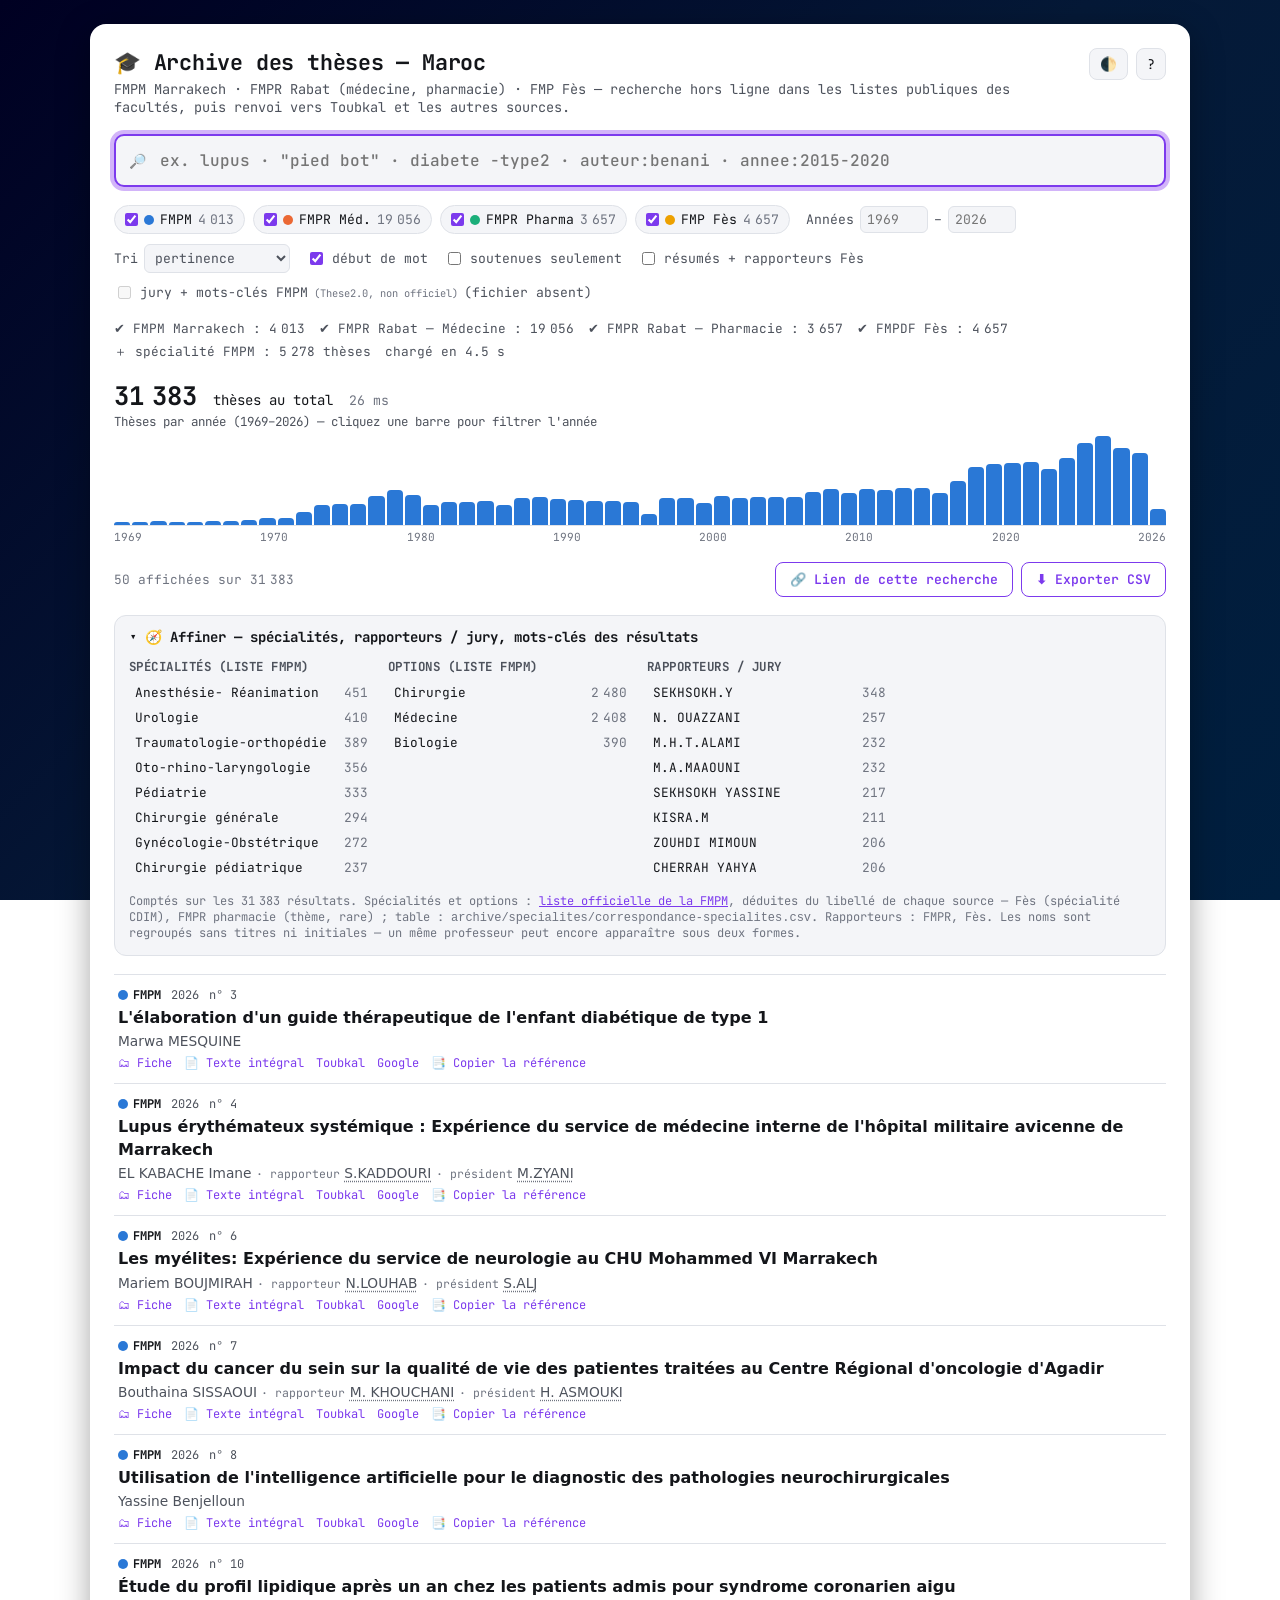
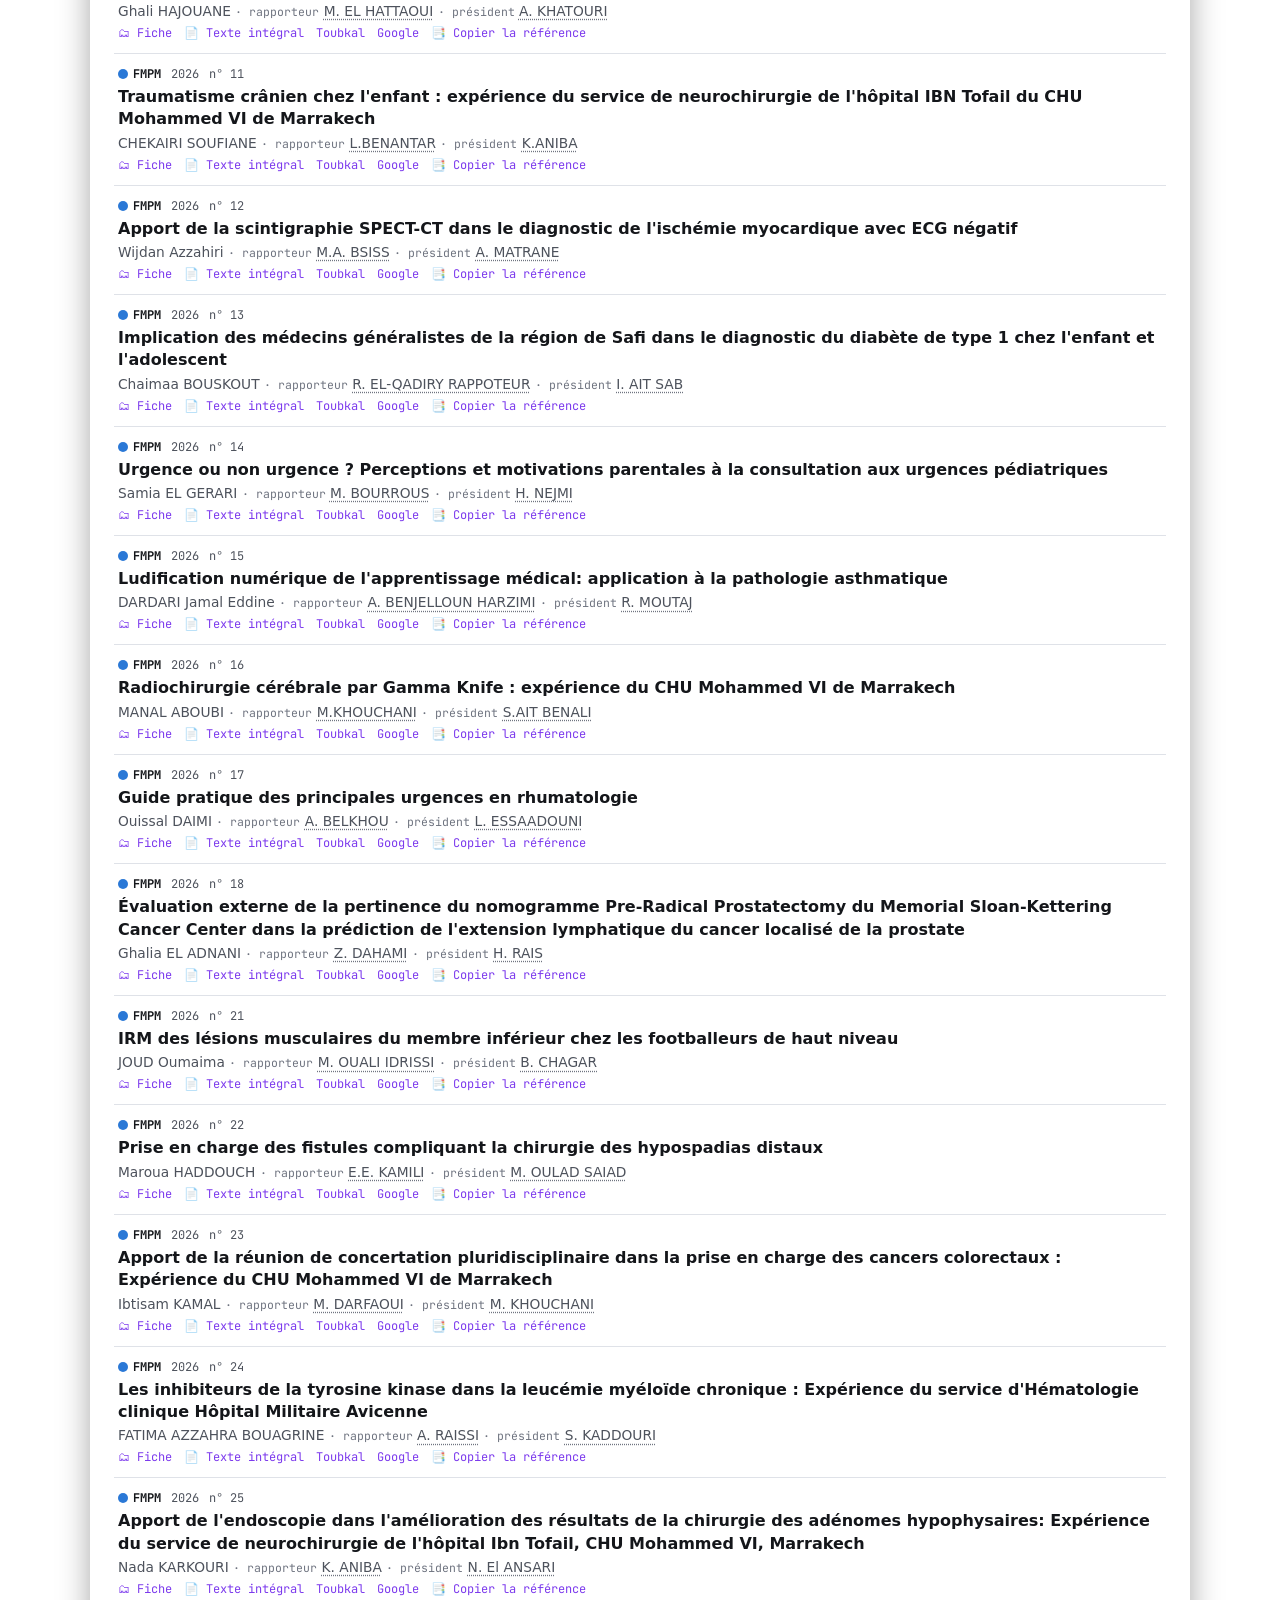
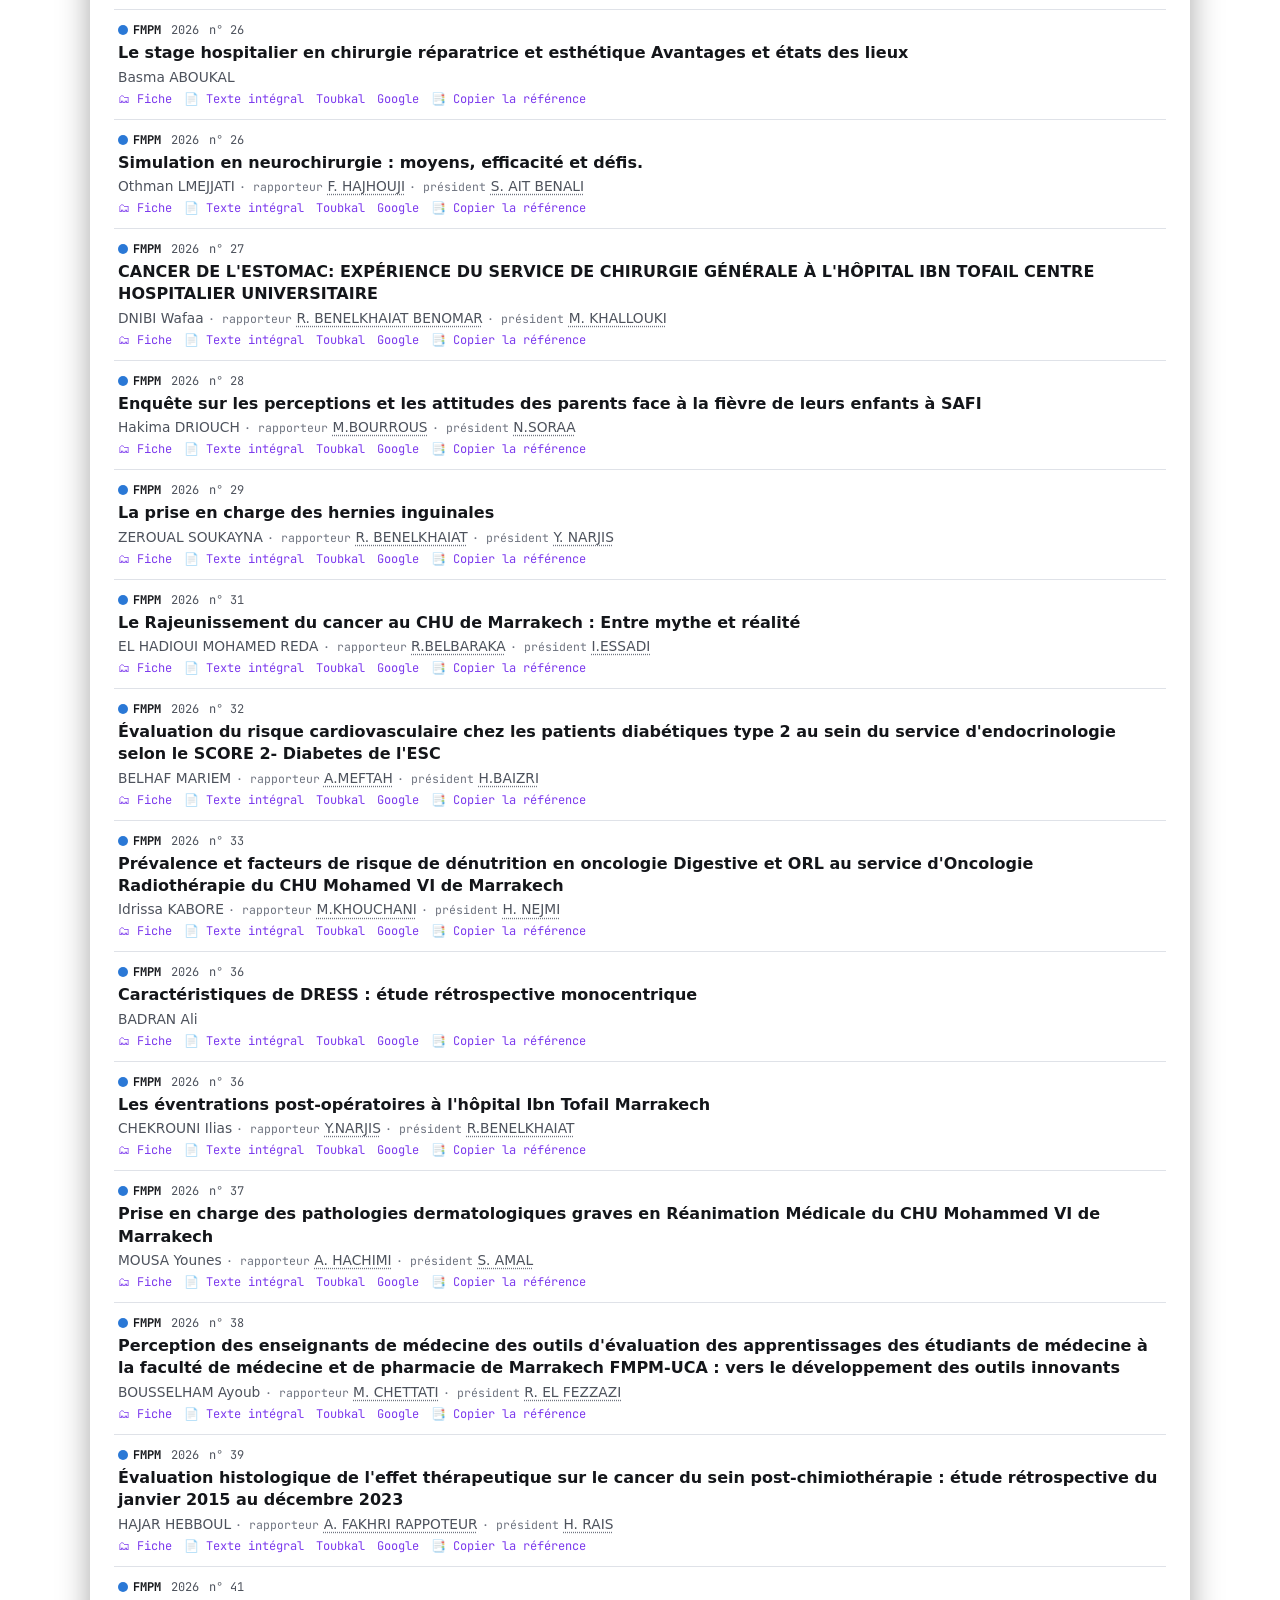
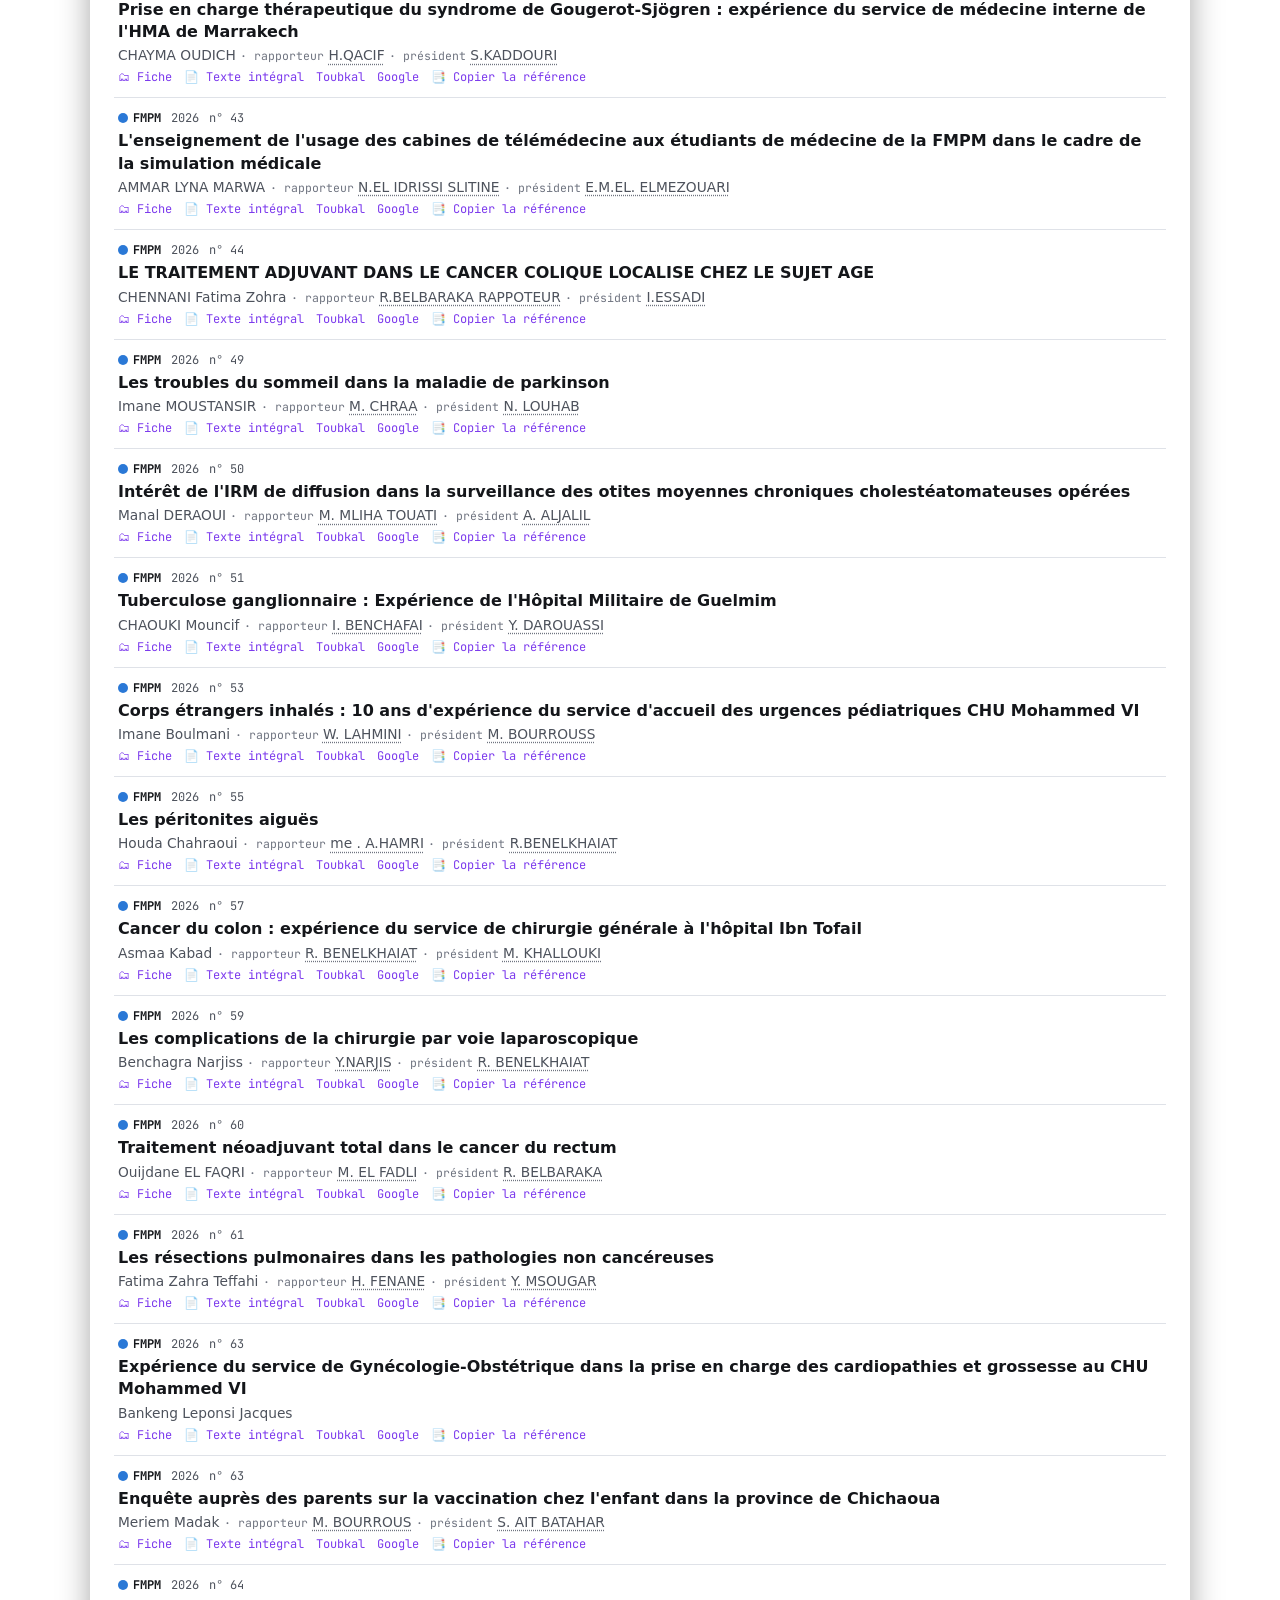
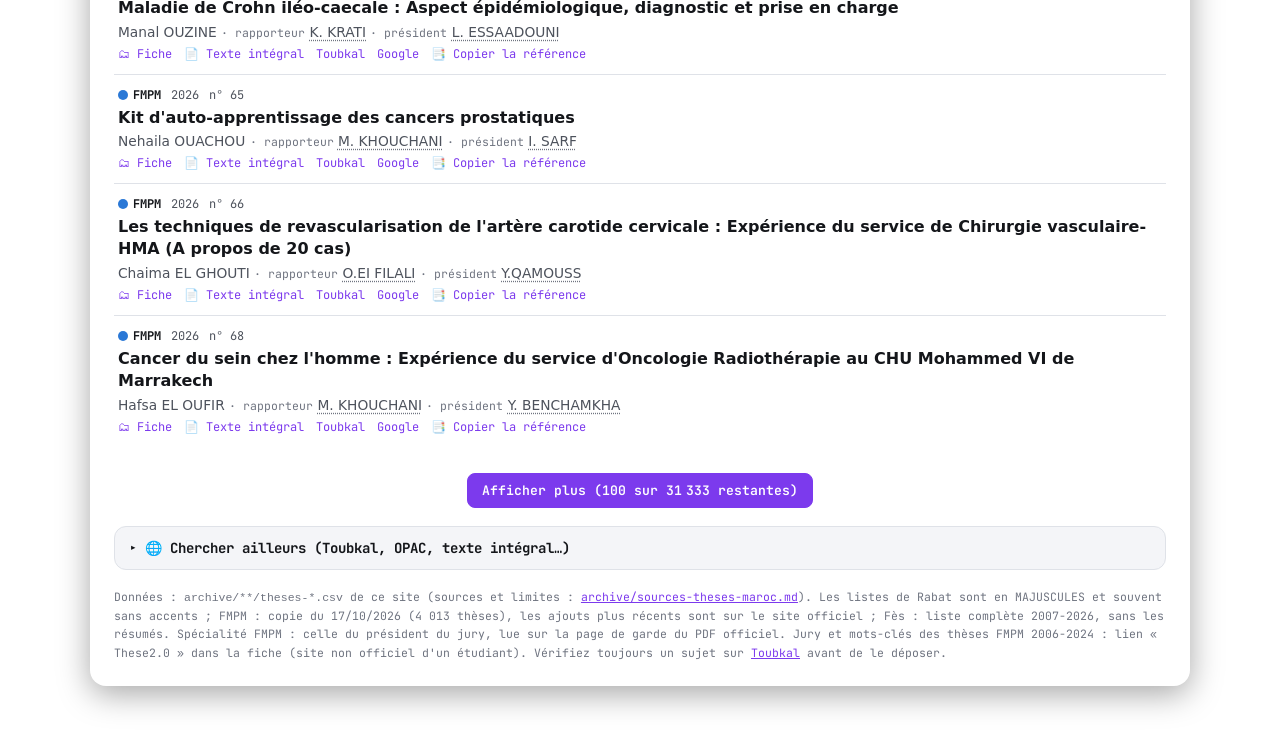
==== index.html @ 82b306d0 "FMPM refresh (4 013 theses), cover-page specialties, userscripts v0/v0.1 (WIP) - archive/fmpm: CSV +" ====
<!DOCTYPE html>
<html lang="fr">
<head>
  <meta charset="UTF-8">
  <meta name="viewport" content="width=device-width, initial-scale=1">
  <title>Archive des thèses</title>
  <meta name="description" content="Recherche locale dans les thèses soutenues à la FMPM, la FMPR (médecine, pharmacie) et la FMP Fès, plus renvoi vers Toubkal et les autres sources.">
  <!-- Privacy (same rule as searchAIO): never leak this page's URL to search engines or font hosts. -->
  <meta name="referrer" content="no-referrer">
  <meta name="theme-color" content="#001f3f">
  <link rel="icon" href="data:image/svg+xml,<svg xmlns='http://www.w3.org/2000/svg' viewBox='0 0 32 32'><text y='27' font-size='28'>🎓</text></svg>">
  <link rel="preconnect" href="https://fonts.bunny.net" crossorigin>
  <link href="https://fonts.bunny.net/css2?family=JetBrains+Mono:wght@400;500;700&display=swap" rel="stylesheet">
  <style>
    /* ---------- Tokens (light) ---------- */
    :root {
      color-scheme: light;
      --ui-font: 'JetBrains Mono', ui-monospace, SFMono-Regular, Menlo, Consolas, monospace;
      --text-font: system-ui, -apple-system, 'Segoe UI', Roboto, 'Helvetica Neue', Arial, sans-serif;
      --page-bg: linear-gradient(135deg, #000022 0%, #051937 50%, #001f3f 100%);
      --page-bg-solid: #051937;
      --card: #ffffff;
      --panel: #f4f5f8;
      --border: #dfe2e8;
      --text-primary: #14161a;
      --text-secondary: #4d525c;
      --text-muted: #6f7480;
      --accent: #7c3aed;
      --accent-soft: rgba(124, 58, 237, .12);
      --focus: rgba(156, 90, 242, .45);
      --mark-bg: #fff1a8;
      --mark-text: #14161a;
      --warn-bg: #fff4e5;
      --warn-text: #8a4b00;
      --bar: #2a78d6;
      --bar-hover: #1c5cab;
      /* Faculty identity (validated categorical slots 1-4, always shown next to a text label) */
      --fac-fmpm: #2a78d6;
      --fac-fmprm: #eb6834;
      --fac-fmprp: #1baf7a;
      --fac-fmpdf: #eda100;
    }
    @media (prefers-color-scheme: dark) {
      :root:where(:not([data-theme="light"])) {
        color-scheme: dark;
        --card: #161d2a;
        --panel: #1e2737;
        --border: #2d3a50;
        --text-primary: #eef0f4;
        --text-secondary: #c2c7d1;
        --text-muted: #949bab;
        --accent: #a78bfa;
        --accent-soft: rgba(167, 139, 250, .16);
        --mark-bg: #5c4d00;
        --mark-text: #fff7cc;
        --warn-bg: #3a2a12;
        --warn-text: #ffcf8a;
        --bar: #3987e5;
        --bar-hover: #86b6ef;
        --fac-fmpm: #3987e5;
        --fac-fmprm: #d95926;
        --fac-fmprp: #199e70;
        --fac-fmpdf: #c98500;
      }
    }
    :root[data-theme="dark"] {
      color-scheme: dark;
      --card: #161d2a;
      --panel: #1e2737;
      --border: #2d3a50;
      --text-primary: #eef0f4;
      --text-secondary: #c2c7d1;
      --text-muted: #949bab;
      --accent: #a78bfa;
      --accent-soft: rgba(167, 139, 250, .16);
      --mark-bg: #5c4d00;
      --mark-text: #fff7cc;
      --warn-bg: #3a2a12;
      --warn-text: #ffcf8a;
      --bar: #3987e5;
      --bar-hover: #86b6ef;
      --fac-fmpm: #3987e5;
      --fac-fmprm: #d95926;
      --fac-fmprp: #199e70;
      --fac-fmpdf: #c98500;
    }

    * { box-sizing: border-box; }
    html { -webkit-text-size-adjust: 100%; }
    body {
      margin: 0;
      min-height: 100vh;
      background: var(--page-bg-solid);
      background: var(--page-bg);
      background-attachment: fixed;
      color: var(--text-primary);
      font-family: var(--ui-font);
      font-size: 14px;
      padding: 24px 16px 48px;
    }
    a { color: var(--accent); }
    button, input, select { font: inherit; color: inherit; }
    .wrap {
      max-width: 1100px;
      margin: 0 auto;
      background: var(--card);
      border-radius: 16px;
      box-shadow: 0 8px 32px rgba(0, 0, 0, .35);
      padding: 24px;
      display: flex;
      flex-direction: column;
      gap: 18px;
    }
    header { display: flex; align-items: flex-start; justify-content: space-between; gap: 12px; flex-wrap: wrap; }
    header > div:first-child { flex: 1 1 320px; min-width: 0; }
    h1 { margin: 0; font-size: 1.35rem; letter-spacing: -.01em; }
    .sub { margin: 4px 0 0; color: var(--text-secondary); font-size: .85rem; }
    .head-actions { display: flex; gap: 8px; }
    .icon-btn {
      border: 1px solid var(--border); background: var(--panel); border-radius: 8px;
      padding: 6px 10px; cursor: pointer; font-size: .85rem;
    }
    .icon-btn:hover { border-color: var(--accent); }
    .icon-btn:focus-visible, .chip:focus-within, input:focus-visible, select:focus-visible, button:focus-visible, a:focus-visible {
      outline: none; box-shadow: 0 0 0 3px var(--focus);
    }

    /* ---------- Search bar ---------- */
    .search { position: relative; }
    .search input[type=search] {
      width: 100%; padding: 14px 16px 14px 44px; font-size: 16px; font-weight: 500;
      border: 2px solid var(--border); border-radius: 10px; background: var(--panel);
    }
    .search input[type=search]:focus { border-color: var(--accent); outline: none; box-shadow: 0 0 0 4px var(--focus); }
    .search .glass { position: absolute; left: 15px; top: 50%; transform: translateY(-50%); pointer-events: none; opacity: .7; }
    .hint { margin: 6px 2px 0; color: var(--text-muted); font-size: .78rem; line-height: 1.5; }
    .hint code { background: var(--panel); border: 1px solid var(--border); border-radius: 4px; padding: 0 4px; }

    /* ---------- Filters ---------- */
    .filters { display: flex; flex-wrap: wrap; gap: 10px 16px; align-items: center; }
    .chips { display: flex; flex-wrap: wrap; gap: 8px; }
    .chip {
      display: inline-flex; align-items: center; gap: 6px; padding: 5px 10px;
      border: 1px solid var(--border); border-radius: 999px; background: var(--panel);
      cursor: pointer; user-select: none; font-size: .82rem;
    }
    .chip input { margin: 0; accent-color: var(--accent); }
    .chip .count { color: var(--text-muted); font-variant-numeric: tabular-nums; }
    .chip:has(input:not(:checked)) { opacity: .55; }
    .dot { width: 10px; height: 10px; border-radius: 50%; flex: none; }
    .ctl { display: inline-flex; align-items: center; gap: 6px; font-size: .82rem; color: var(--text-secondary); }
    .ctl input[type=number] { width: 5.2em; padding: 4px 6px; border: 1px solid var(--border); border-radius: 6px; background: var(--panel); }
    .ctl select { padding: 4px 6px; border: 1px solid var(--border); border-radius: 6px; background: var(--panel); }
    .ctl input[type=checkbox] { accent-color: var(--accent); }

    /* ---------- Status / loader ---------- */
    .status { font-size: .8rem; color: var(--text-secondary); display: flex; flex-wrap: wrap; gap: 6px 14px; }
    .status .err { color: var(--warn-text); }
    .loader-panel {
      border: 1px dashed var(--border); border-radius: 12px; padding: 16px; background: var(--warn-bg); color: var(--warn-text);
      font-size: .85rem; line-height: 1.6;
    }
    .loader-panel code { background: rgba(0,0,0,.08); padding: 1px 5px; border-radius: 4px; }
    .loader-panel .pick { display: flex; flex-wrap: wrap; gap: 10px; margin-top: 10px; }
    .loader-panel label.btn {
      display: inline-block; padding: 8px 12px; border-radius: 8px; cursor: pointer;
      background: var(--accent); color: #fff; font-weight: 600;
    }
    .loader-panel input[type=file] { display: none; }

    /* ---------- Summary + chart ---------- */
    .summary { display: flex; flex-wrap: wrap; align-items: baseline; gap: 6px 16px; }
    .summary .big { font-size: 1.6rem; font-weight: 700; font-variant-numeric: tabular-nums; }
    .summary .muted { color: var(--text-muted); font-size: .82rem; }
    .chart { position: relative; }
    .chart-title { font-size: .78rem; color: var(--text-secondary); margin: 0 0 6px; }
    .bars { display: flex; align-items: flex-end; gap: 2px; height: 90px; border-bottom: 1px solid var(--border); }
    .bar-slot { flex: 1 1 0; height: 100%; display: flex; align-items: flex-end; cursor: pointer; min-width: 0; }
    .bar { width: 100%; background: var(--bar); border-radius: 4px 4px 0 0; min-height: 0; }
    .bar-slot:hover .bar, .bar-slot.on .bar { background: var(--bar-hover); }
    .axis { display: flex; justify-content: space-between; font-size: .7rem; color: var(--text-muted); margin-top: 4px; font-variant-numeric: tabular-nums; }
    .tip {
      position: absolute; pointer-events: none; z-index: 5; background: var(--card); color: var(--text-primary);
      border: 1px solid var(--border); border-radius: 8px; padding: 8px 10px; font-size: .75rem;
      box-shadow: 0 6px 20px rgba(0,0,0,.2); white-space: nowrap; display: none;
    }
    .tip b { font-size: .85rem; }
    .tip .row { display: flex; align-items: center; gap: 6px; }

    /* ---------- Results ---------- */
    .tools { display: flex; flex-wrap: wrap; gap: 8px; justify-content: space-between; align-items: center; }
    .results { list-style: none; margin: 0; padding: 0; display: flex; flex-direction: column; }
    .res { padding: 12px 4px; border-top: 1px solid var(--border); display: grid; grid-template-columns: 1fr; gap: 4px; }
    .res-meta { display: flex; flex-wrap: wrap; align-items: center; gap: 4px 10px; font-size: .75rem; color: var(--text-secondary); }
    .fac { display: inline-flex; align-items: center; gap: 5px; font-weight: 700; color: var(--text-primary); }
    .tag { font-size: .7rem; padding: 1px 6px; border-radius: 4px; background: var(--warn-bg); color: var(--warn-text); }
    .res-title { font-family: var(--text-font); font-size: 1rem; font-weight: 600; line-height: 1.4; overflow-wrap: anywhere; }
    .res-people { font-family: var(--text-font); font-size: .86rem; color: var(--text-secondary); }
    .res-people .lbl { color: var(--text-muted); font-family: var(--ui-font); font-size: .72rem; }
    .res-links { display: flex; flex-wrap: wrap; gap: 6px 12px; font-size: .75rem; margin-top: 2px; }
    .res-links a, .res-links button { color: var(--accent); background: none; border: 0; padding: 0; cursor: pointer; text-decoration: none; font-size: .75rem; }
    .res-links a:hover, .res-links button:hover { text-decoration: underline; }
    .abstract { font-family: var(--text-font); font-size: .85rem; line-height: 1.55; color: var(--text-secondary); background: var(--panel); border-radius: 8px; padding: 10px 12px; white-space: pre-wrap; }
    mark { background: var(--mark-bg); color: var(--mark-text); border-radius: 2px; padding: 0 1px; }
    .more { align-self: center; margin-top: 8px; }
    .btn {
      border: 1px solid var(--accent); background: var(--accent); color: #fff; border-radius: 8px;
      padding: 8px 14px; cursor: pointer; font-weight: 600; font-size: .82rem;
    }
    .btn.ghost { background: transparent; color: var(--accent); }
    .empty { color: var(--text-muted); padding: 20px 4px; text-align: center; }
    /* Pivot = a name / keyword / specialty you can click to search it (These2.0's best idea). */
    button.pivot {
      background: none; border: 0; padding: 0; margin: 0; cursor: pointer; color: inherit; font: inherit; text-align: left;
      text-decoration: underline dotted var(--text-muted); text-underline-offset: 3px;
    }
    button.pivot:hover { color: var(--accent); text-decoration-color: var(--accent); }
    .res-kw { display: flex; flex-wrap: wrap; gap: 4px 6px; font-family: var(--text-font); font-size: .78rem; }
    .kw { border: 1px solid var(--border); border-radius: 999px; padding: 1px 8px; background: var(--panel); color: var(--text-secondary); text-decoration: none; }
    .kw:hover { border-color: var(--accent); color: var(--accent); }
    .kw.cat { background: var(--accent-soft); border-color: transparent; color: var(--accent); }
    .unoff { font-family: var(--ui-font); font-size: .65rem; color: var(--text-muted); }

    /* ---------- Facets (refine the current results) ---------- */
    .facet-body { padding: 0 14px 14px; display: grid; grid-template-columns: repeat(auto-fit, minmax(230px, 1fr)); gap: 14px; }
    .facet h3 { margin: 0 0 6px; font-size: .78rem; color: var(--text-secondary); text-transform: uppercase; letter-spacing: .04em; }
    .facet ol { list-style: none; margin: 0; padding: 0; display: flex; flex-direction: column; gap: 2px; }
    .facet button {
      width: 100%; display: flex; justify-content: space-between; gap: 8px; text-align: left; cursor: pointer;
      background: none; border: 0; border-radius: 6px; padding: 3px 6px; font-size: .8rem;
    }
    .facet button:hover { background: var(--card); color: var(--accent); }
    .facet .n { color: var(--text-muted); font-variant-numeric: tabular-nums; }
    .facet .none { color: var(--text-muted); font-size: .75rem; }

    /* ---------- Fiche (one thesis, own permalink) ---------- */
    dialog#fiche {
      width: min(760px, calc(100vw - 24px)); max-height: calc(100vh - 32px); border: 1px solid var(--border); border-radius: 14px;
      background: var(--card); color: var(--text-primary); padding: 0; box-shadow: 0 16px 48px rgba(0,0,0,.45);
    }
    dialog#fiche::backdrop { background: rgba(0, 0, 20, .55); }
    .fiche-head { display: flex; justify-content: space-between; align-items: center; gap: 10px; padding: 14px 18px; border-bottom: 1px solid var(--border); position: sticky; top: 0; background: var(--card); }
    .fiche-body { padding: 16px 18px 20px; display: flex; flex-direction: column; gap: 14px; }
    .fiche-body h2 { margin: 0; font-family: var(--text-font); font-size: 1.1rem; line-height: 1.4; }
    .fiche-body dl { margin: 0; display: grid; grid-template-columns: max-content 1fr; gap: 6px 14px; font-family: var(--text-font); font-size: .88rem; }
    .fiche-body dt { color: var(--text-muted); font-family: var(--ui-font); font-size: .74rem; padding-top: 2px; }
    .fiche-body dd { margin: 0; overflow-wrap: anywhere; }
    .fiche-body .sep { color: var(--text-muted); }
    @media (max-width: 600px) { .fiche-body dl { grid-template-columns: 1fr; } .fiche-body dd { margin-bottom: 6px; } }

    /* ---------- External sources ---------- */
    details.ext { border: 1px solid var(--border); border-radius: 12px; background: var(--panel); }
    details.ext > summary { cursor: pointer; padding: 12px 14px; font-weight: 700; list-style: none; }
    details.ext > summary::-webkit-details-marker { display: none; }
    details.ext > summary::before { content: '▸ '; }
    details.ext[open] > summary::before { content: '▾ '; }
    .ext-body { padding: 0 14px 14px; display: grid; grid-template-columns: repeat(auto-fit, minmax(230px, 1fr)); gap: 14px; }
    .ext-group h3 { margin: 0 0 6px; font-size: .78rem; color: var(--text-secondary); text-transform: uppercase; letter-spacing: .04em; }
    .ext-group ul { list-style: none; margin: 0; padding: 0; display: flex; flex-direction: column; gap: 4px; }
    .ext-group button.link {
      width: 100%; text-align: left; background: var(--card); border: 1px solid var(--border); border-radius: 8px;
      padding: 6px 9px; cursor: pointer; font-size: .8rem; display: flex; flex-direction: column; align-items: flex-start; gap: 2px;
    }
    .ext-group button.link:hover { border-color: var(--accent); }
    .ext-group .kind { color: var(--text-muted); font-size: .7rem; }
    .ext-note { grid-column: 1 / -1; font-size: .75rem; color: var(--text-muted); margin: 0; }

    .toast {
      position: fixed; left: 50%; bottom: 20px; transform: translateX(-50%); background: #14161a; color: #fff;
      padding: 10px 16px; border-radius: 8px; font-size: .82rem; opacity: 0; transition: opacity .2s; pointer-events: none; z-index: 50;
      max-width: calc(100vw - 32px);
    }
    .toast.show { opacity: 1; }
    footer { font-size: .72rem; color: var(--text-muted); line-height: 1.6; }

    @media (max-width: 600px) {
      body { padding: 12px 8px 40px; }
      .wrap { padding: 16px; border-radius: 12px; }
      .bars { height: 70px; }
    }
    @media (prefers-reduced-motion: reduce) { .toast { transition: none; } }
  </style>
</head>
<body>
<div class="wrap">
  <header>
    <div>
      <h1>🎓 Archive des thèses — Maroc</h1>
      <p class="sub">FMPM Marrakech · FMPR Rabat (médecine, pharmacie) · FMP Fès — recherche hors ligne dans les listes publiques des facultés, puis renvoi vers Toubkal et les autres sources.</p>
    </div>
    <div class="head-actions">
      <button class="icon-btn" id="themeBtn" type="button" title="Thème clair / sombre">🌓</button>
      <button class="icon-btn" id="helpBtn" type="button" title="Syntaxe de recherche" aria-expanded="false">?</button>
    </div>
  </header>

  <form class="search" id="searchForm" role="search" autocomplete="off">
    <span class="glass" aria-hidden="true">🔎</span>
    <input type="search" id="q" placeholder="ex. lupus · &quot;pied bot&quot; · diabete -type2 · auteur:benani · annee:2015-2020" spellcheck="false" aria-label="Rechercher une thèse" autofocus>
    <p class="hint" id="hint" hidden>
      Sans accents ni majuscules : <code>diabete</code> trouve « DIABÈTE ». Tous les mots doivent être présents.
      <code>"pied bot"</code> expression exacte · <code>-enfant</code> exclure · <code>lupus|les</code> l'un ou l'autre ·
      <code>titre:</code> <code>auteur:</code> <code>rapporteur:</code> <code>jury:</code> <code>motcle:</code> <code>spe:</code> (spécialité de la liste officielle FMPM) <code>option:chirurgie</code> (<code>medecine</code>, <code>biologie</code>) <code>cat:</code> (libellé de la source) <code>code:</code> <code>resume:</code> cibler un champ · <code>langue:en</code> ·
      <code>annee:2020</code> <code>annee:2015-2020</code> <code>annee:&gt;2018</code> · <code>fac:fes</code> (<code>fmpm</code>, <code>fmpr</code>, <code>med</code>, <code>pharma</code>, <code>fes</code>).
      Bangs (comme searchAIO, ouvrent la source externe avec Entrée) : <code>!toubkal</code> <code>!t2</code> <code>!opac</code> <code>!gfmpm</code> <code>!gfes</code> <code>!these</code> <code>!cismef</code>.
      Les noms, mots-clés et spécialités soulignés en pointillé se cliquent : ils lancent la recherche correspondante.
      Raccourcis : <code>/</code> rechercher · <code>Échap</code> effacer (ou fermer la fiche).
    </p>
  </form>

  <div class="filters" aria-label="Filtres">
    <div class="chips" id="facChips"></div>
    <label class="ctl">Années <input type="number" id="y1" inputmode="numeric" placeholder="1969"> – <input type="number" id="y2" inputmode="numeric" placeholder="2026"></label>
    <label class="ctl">Tri
      <select id="sort">
        <option value="rel">pertinence</option>
        <option value="new">plus récentes</option>
        <option value="old">plus anciennes</option>
        <option value="titre">titre A→Z</option>
        <option value="auteur">auteur A→Z</option>
      </select>
    </label>
    <label class="ctl" title="« rein » ne trouve pas « freins » ; « diabet » trouve « diabétique »"><input type="checkbox" id="wordStart" checked> début de mot</label>
    <label class="ctl" title="Masquer les thèses non soutenues / reportées / lignes vides"><input type="checkbox" id="hideNs"> soutenues seulement</label>
    <label class="ctl" hidden title="Charge le CSV complet de Fès (≈35 Mo) : rapporteur, spécialité + résumé de 99 % des thèses"><input type="checkbox" id="abs"> résumés + rapporteurs Fès <span id="absState"></span></label>
    <label class="ctl" id="t2Ctl" hidden title="Président, rapporteur, jury, mots-clés, spécialité et langue de ≈3 200 thèses FMPM 2006-2024, recopiés de These2.0 (site d'un étudiant, non officiel)"><input type="checkbox" id="t2" checked> jury + mots-clés FMPM <span class="unoff">(These2.0, non officiel)</span> <span id="t2State"></span></label>
  </div>

  <div class="status" id="status" aria-live="polite">Chargement des listes…</div>
  <div class="loader-panel" id="loaderPanel" hidden></div>

  <section aria-label="Résumé des résultats">
    <div class="summary">
      <span class="big" id="total">–</span>
      <span id="totalLbl">thèses</span>
      <span class="muted" id="timing"></span>
    </div>
    <div class="chart" id="chart">
      <p class="chart-title" id="chartTitle">Thèses par année — cliquez une barre pour filtrer l'année</p>
      <div class="bars" id="bars" role="list"></div>
      <div class="axis" id="axis"></div>
      <div class="tip" id="tip" role="tooltip"></div>
    </div>
  </section>

  <div class="tools">
    <span class="muted" id="shown" style="color:var(--text-muted);font-size:.8rem"></span>
    <span style="display:flex;gap:8px;flex-wrap:wrap">
      <button class="btn ghost" id="copyLink" type="button">🔗 Lien de cette recherche</button>
      <button class="btn ghost" id="exportCsv" type="button">⬇ Exporter CSV</button>
    </span>
  </div>

  <details class="ext" id="facets" open>
    <summary>🧭 Affiner — spécialités, rapporteurs / jury, mots-clés des résultats</summary>
    <div class="facet-body" id="facetBody"></div>
  </details>

  <ol class="results" id="results"></ol>
  <button class="btn more" id="moreBtn" type="button" hidden>Afficher plus</button>

  <details class="ext" id="ext">
    <summary>🌐 Chercher ailleurs (Toubkal, OPAC, texte intégral…)</summary>
    <div class="ext-body" id="extBody"></div>
  </details>

  <footer>
    Données : <code>archive/**/theses-*.csv</code> de ce site (sources et limites : <a href="archive/sources-theses-maroc.md">archive/sources-theses-maroc.md</a>).
    Les listes de Rabat sont en MAJUSCULES et souvent sans accents ; FMPM : copie du 17/10/2026 (4 013 thèses), les ajouts plus récents sont sur le site officiel ; Fès : liste complète 2007-2026, sans les résumés.
    Spécialité FMPM : celle du président du jury, lue sur la page de garde du PDF officiel.
    Jury et mots-clés des thèses FMPM 2006-2024 : lien « These2.0 » dans la fiche (site non officiel d'un étudiant).
    Vérifiez toujours un sujet sur <a href="https://toubkal.imist.ma/search" target="_blank" rel="noopener noreferrer">Toubkal</a> avant de le déposer.
  </footer>
</div>
<dialog id="fiche" aria-labelledby="ficheTitle">
  <div class="fiche-head">
    <span class="fac" id="ficheFac"></span>
    <span style="display:flex;gap:8px">
      <button class="icon-btn" type="button" id="ficheLink" title="Copier le lien de cette fiche">🔗 Lien</button>
      <button class="icon-btn" type="button" id="ficheClose" title="Fermer (Échap)">✕</button>
    </span>
  </div>
  <div class="fiche-body" id="ficheBody"></div>
</dialog>
<div class="toast" id="toast" role="status"></div>

<script>
'use strict';

/* =====================================================================
   1. SOURCES — the only place that knows file paths and column names.
      If a CSV is renamed after a re-extraction, update `file` (and the
      `match` regex used by the folder picker) here.
   ===================================================================== */
const SOURCES = [
  {
    id: 'fmpm', label: 'FMPM', long: 'FMPM Marrakech', filiere: 'Médecine', city: 'Marrakech',
    fullName: 'Faculté de Médecine et de Pharmacie de Marrakech',
    file: 'archive/fmpm/theses-fmpm-2006-2026.csv', match: /^theses-fmpm-\d{4}-\d{4}\.csv$/,
    map: r => ({ year: r['Année'], num: r['N°'], author: r['Auteur'], title: r['Titre'],
                 pdf: r['PDF (texte intégral)'], article: r['Article (résumé, 2006-2014)'] })
  },
  {
    id: 'fmprm', label: 'FMPR Méd.', long: 'FMPR Rabat — Médecine', filiere: 'Médecine', city: 'Rabat',
    fullName: 'Faculté de Médecine et de Pharmacie de Rabat',
    file: 'archive/fmpr/medecine/theses-fmpr-medecine-1969-2025.csv', match: /^theses-fmpr-medecine-\d{4}-\d{4}\.csv$/,
    map: r => ({ year: r['ANNEE'], num: r['N°'], code: r['CODE'], author: r['NOM'], title: r['TITRE'],
                 rapp: r['RAPPORTEUR / DIRECTEUR'], note: r['REMARQUE'], srcList: r['PDF SOURCE'] })
  },
  {
    id: 'fmprp', label: 'FMPR Pharma', long: 'FMPR Rabat — Pharmacie', filiere: 'Pharmacie', city: 'Rabat',
    fullName: 'Faculté de Médecine et de Pharmacie de Rabat',
    file: 'archive/fmpr/pharmacie/theses-fmpr-pharmacie-1990-2025.csv', match: /^theses-fmpr-pharmacie-\d{4}-\d{4}\.csv$/,
    map: r => ({ year: r['Année'], num: r['N°'], code: r['Numéro'], author: r['Auteur'], title: r['Titre'],
                 rapp: r['Rapporteur / Directeur'], theme: r['Thème'],
                 note: [r['Statut'] !== 'soutenue' ? r['Statut'] : '', r['Remarque']].filter(Boolean).join(' · '),
                 srcList: r['Liste source (PDF)'] })
  },
  {
    id: 'fmpdf', label: 'FMP Fès', long: 'FMPDF Fès', filiere: 'Médecine', city: 'Fès',
    fullName: 'Faculté de Médecine, de Pharmacie et de Médecine Dentaire de Fès',
    file: 'archive/fmpdf/theses-fmpf-2007-2026.csv', match: /^theses-fmpf-\d{4}-\d{4}\.csv$/,
    map: r => ({ year: r['Année'], num: r['N°'], author: r['Auteur'], title: r['Titre'], pdf: r['PDF (texte intégral)'],
                 code: (r['PDF (texte intégral)'] || '').replace(/^.*\/|\.(pdf|rar)$/gi, '') })
  }
];
// Optional, heavy (≈35 MB): Fès abstracts + rapporteurs, merged into fmpdf rows by PDF link.
const FES_FULL = { file: 'archive/fmpdf/theses-fmpf-2007-2026-complet.csv', match: /^theses-fmpf-\d{4}-\d{4}-complet\.csv$/ };
// Optional, light (≈2 MB), on by default: FMPM jury / keywords / specialty / language copied from
// These2.0 (unofficial student site, archive/fmpm/methode/scrape_these2.py). Joined to fmpm rows
// by year + N°, only when title or author agree. Never overwrites an official field.
const T2_FMPM = { file: null /* not published in this public mirror */, match: /^these2-fmpm-\d{4}-\d{4}\.csv$/ };
// Light (≈0.5 MB), always loaded: Fès rapporteur + spécialité (official CDIM export, no abstracts).
const FES_SPEC = { file: 'archive/fmpdf/theses-fmpf-2007-2026-specialites.csv', match: /^theses-fmpf-\d{4}-\d{4}-specialites\.csv$/ };
// Light (≈1.5 MB), always loaded: FMPM jury + specialty read on each thesis's cover page (page 1 of the
// official PDF, archive/specialites/page_de_garde.py). Specialty = the jury president's, from the official
// list; it wins over the These2.0 label. Names fill president/rapporteur only where These2.0 has none.
const FMPM_COVER = { file: 'archive/fmpm/theses-fmpm-page-de-garde.csv', match: /^theses-fmpm-page-de-garde\.csv$/ };
// Official FMPM specialty list (archive/specialites/liste-specialites-fmpm-2024.pdf) and the table that
// maps each source's own label (These2.0 category, Fès spécialité, FMPR pharmacie thème) onto it.
const SPE_TABLE = { file: 'archive/specialites/correspondance-specialites.csv', match: /^correspondance-specialites\.csv$/ };
const SPE_SRC = { fmpm: 'These2.0 (FMPM)', fmpdf: 'FMP Fès (CDIM)', fmprp: 'FMPR Pharmacie (thème)' };
const SPE_MAP = new Map();    // "source|normalized label" → { spe, opt, rem }
const optShort = o => (o || '').replace(/^Spécialités de /i, '').replace(/^./, c => c.toUpperCase());

/* =====================================================================
   2. EXTERNAL SOURCES — mirrors archive/sources-theses-maroc.md (the source
      of truth: add/remove a source there first, then here, same commit).
      url(q) → opened with the query. paste:true → the site has no query URL:
      the query is copied to the clipboard and the page opened (searchAIO's
      "needing manual paste" idea).
   ===================================================================== */
const enc = encodeURIComponent;
const EXTERNAL = [
  { group: 'National', items: [
    { id: 'toubkal', bang: 'toubkal', name: 'Toubkal — recherche nationale (IMIST)', url: q => `https://toubkal.imist.ma/search?query=${enc(q)}&submit=OK` },
    { name: 'Toubkal — liste des communautés', url: () => 'https://toubkal.imist.ma/community-list', link: true }
  ]},
  { group: 'FMPM — Marrakech', items: [
    { bang: 't2', name: 'These2.0 (mots-clés)', url: q => `https://thesefmpm.vercel.app/search?page=1&search=${enc(q)}` },
    { bang: 'opac', name: 'OPAC bibliothèque FMPM (PMB)', url: q => `https://lib.fmpm.uca.ma/lib/opac_css/index.php?lvl=search_result&search_type_asked=simple_search&user_query=${enc(q)}` },
    { bang: 'gfmpm', name: 'Google — texte intégral PDF FMPM', url: q => `https://www.google.com/search?q=${enc('site:wd.fmpm.uca.ma/biblio/theses ' + q)}` },
    { name: 'Catalogue officiel par année', url: () => 'https://wd.fmpm.uca.ma/biblio/theses/Accueil.html', link: true },
    { name: 'Userscript : recherche en direct sur le site officiel + export CSV (Greasy Fork)', url: () => 'https://greasyfork.org/scripts/600588', link: true },
    { name: 'Toubkal — collection FMPM', url: () => 'https://toubkal.imist.ma/handle/123456789/3', link: true }
  ]},
  { group: 'FMPR — Rabat', items: [
    { name: 'OPAC bibliothèque (PMB, non vérifié)', url: q => `http://biblio.medramo.ac.ma/opac_fmp/index.php?lvl=search_result&search_type_asked=simple_search&user_query=${enc(q)}` },
    { name: 'Listes des thèses par année', url: () => 'http://biblio.medramo.ac.ma/bib/index.php/liste-des-theses-par-annee', link: true },
    { name: 'Toubkal — collection FMPR (PDF)', url: () => 'https://toubkal.imist.ma/handle/123456789/22', link: true },
    { name: 'Toubkal — Médecine dentaire Rabat', url: () => 'https://toubkal.imist.ma/handle/123456789/23', link: true }
  ]},
  { group: 'FMPDF — Fès', items: [
    { bang: 'cdim', name: 'Base CDIM des thèses', url: () => 'https://cdim.fmp-usmba.ac.ma/theses/index.php', paste: true },
    { bang: 'gfes', name: 'Google — texte intégral PDF Fès', url: q => `https://www.google.com/search?q=${enc('site:cdim.fmp-usmba.ac.ma/e_theses ' + q)}` },
    { name: 'Mémoires de fin de spécialité', url: () => 'https://cdim.fmp-usmba.ac.ma/memoires/index.php', paste: true },
    { name: 'Statistiques CDIM', url: () => 'https://cdim.fmp-usmba.ac.ma/stats/', link: true },
    { name: 'Toubkal — collection Fès', url: () => 'https://toubkal.imist.ma/handle/123456789/51', link: true }
  ]},
  { group: 'FMPC — Casablanca', items: [
    { name: 'Toubkal — collection FMPC', url: () => 'https://toubkal.imist.ma/handle/123456789/43', link: true },
    { name: 'Gestion des thèses (formulaires)', url: () => 'https://www.fmpc.ac.ma/gestion-des-theses-formulaires-et-procedures/', link: true }
  ]},
  { group: 'Hors Maroc', items: [
    { bang: 'these', name: 'Theses.fr (France)', url: q => `https://theses.fr/resultats?q=${enc(q)}` },
    { bang: 'cismef', name: 'CISMeF — thèses et mémoires', url: q => `https://doccismef.chu-rouen.fr/dc/#env=thm&q=${enc(q)}` }
  ]}
];
const BANGS = {};
EXTERNAL.forEach(g => g.items.forEach(it => { if (it.bang) BANGS[it.bang] = it; }));

/* =====================================================================
   3. Helpers
   ===================================================================== */
const $ = id => document.getElementById(id);
const COMBINING = /[̀-ͯ]/g;
// Accent-, case- and apostrophe-insensitive form used for matching.
function norm(s) {
  return (s || '').normalize('NFD').replace(COMBINING, '').toLowerCase()
    .replace(/[’‘`´]/g, "'").replace(/œ/g, 'oe').replace(/æ/g, 'ae');
}
function esc(s) {
  return String(s ?? '').replace(/[&<>"']/g, c => ({ '&': '&amp;', '<': '&lt;', '>': '&gt;', '"': '&quot;', "'": '&#39;' }[c]));
}
const reEsc = s => s.replace(/[.*+?^${}()|[\]\\]/g, '\\$&');
// Person name → search/grouping key: drops titles (Pr, Dr…), "co-directeur", initials ("SEKHSOKH.Y" →
// "sekhsokh", "Pr . A. BELBACHIR" → "belbachir"). Also used to split Rabat's "J: A;B*" multi-name cells.
const NAME_SPLIT = /\s*(?:[;*]|\b[JP]\s*:)\s*/i;
const NAME_DROP = /\b(?:co[- ]?(?:directeur|rapporteur|encadrant)(?:\s+de\s+th[eè]se)?|encadrant|pr|prof|professeur|dr|docteur|mr|mme|mlle)\b\.?/gi;
function nameKey(s) {
  return norm(s).replace(NAME_DROP, ' ').replace(/[.,:'()-]/g, ' ').split(/\s+/).filter(w => w.length > 1).join(' ');
}
function splitNames(s) { return (s || '').split(NAME_SPLIT).map(x => x.trim()).filter(x => nameKey(x)); }
// Lists write "NOM Prénom" or "Prénom NOM": group on the sorted words, search every rotation.
const personGroup = s => nameKey(s).split(' ').sort().join(' ');
function personQuery(s) {
  const w = nameKey(s).split(' ');
  return `jury:"${w.map((_, k) => [...w.slice(k), ...w.slice(0, k)].join(' ')).join('|')}"`;
}
function lsGet(k) { try { return localStorage.getItem(k); } catch (_) { return null; } }
function lsSet(k, v) { try { localStorage.setItem(k, v); } catch (_) { /* private mode */ } }
let toastTimer;
function toast(msg) {
  const t = $('toast'); t.textContent = msg; t.classList.add('show');
  clearTimeout(toastTimer); toastTimer = setTimeout(() => t.classList.remove('show'), 2600);
}
async function copyText(text) {
  try { await navigator.clipboard.writeText(text); return true; }
  catch (_) {
    const ta = document.createElement('textarea'); ta.value = text; ta.style.position = 'fixed'; ta.style.opacity = '0';
    document.body.appendChild(ta); ta.select();
    let ok = false; try { ok = document.execCommand('copy'); } catch (_) {}
    ta.remove(); return ok;
  }
}
function openExternal(url) { window.open(url, '_blank', 'noopener,noreferrer'); }

// RFC 4180 CSV parser (quotes, doubled quotes, CRLF, BOM) → array of objects keyed by header.
function parseCSV(text) {
  if (text.charCodeAt(0) === 0xFEFF) text = text.slice(1);
  const rows = []; let row = [], field = '', i = 0, inQ = false;
  const n = text.length;
  while (i < n) {
    const c = text[i];
    if (inQ) {
      if (c === '"') { if (text[i + 1] === '"') { field += '"'; i += 2; continue; } inQ = false; i++; continue; }
      field += c; i++; continue;
    }
    if (c === '"') { inQ = true; i++; continue; }
    if (c === ',') { row.push(field); field = ''; i++; continue; }
    if (c === '\r') { i++; continue; }
    if (c === '\n') { row.push(field); rows.push(row); row = []; field = ''; i++; continue; }
    field += c; i++;
  }
  if (field !== '' || row.length) { row.push(field); rows.push(row); }
  const head = rows.shift() || [];
  return rows.filter(r => r.length > 1 || r[0]).map(r => {
    const o = {}; head.forEach((h, k) => { o[h.trim()] = (r[k] || '').trim(); }); return o;
  });
}

/* =====================================================================
   4. Data store
   ===================================================================== */
const DB = [];                // all records
const loaded = {};            // source id → row count | Error
const SRC = Object.fromEntries(SOURCES.map(s => [s.id, s]));
let fesFullState = 'off';     // off | loading | on | error
let fesMerged = false;        // abstracts already merged into DB (toggle off/on must not re-download 35 MB)
let t2State = 'off';          // off | on | absent | error — These2.0 layer
let t2Count = 0;              // fmpm rows that received These2.0 fields
const BY_ID = new Map();      // fiche id ("fmpm-2024-5") → record, for permalinks

function addRecords(src, rows) {
  for (let k = DB.length - 1; k >= 0; k--) if (DB[k].src === src.id) { BY_ID.delete(DB[k].id); DB.splice(k, 1); } // idempotent reload
  for (const r of rows) {
    const m = src.map(r);
    if (!m.title && !m.author && !m.code && !m.note) continue;   // truly blank line; rows with only a code stay (they are in the official count)
    const rec = {
      src: src.id, year: parseInt(m.year, 10) || 0, num: m.num || '', code: m.code || '',
      author: m.author || '', title: m.title || '', rapp: m.rapp || '', note: m.note || '',
      theme: m.theme || '', pdf: m.pdf || '', article: m.article || '', srcList: m.srcList || '', abstract: '',
      spec: '', t2: null
    };
    rec.ns = /non soutenue|reporter|ligne vide/i.test(rec.note);
    rec.nT = norm(rec.title); rec.nA = norm(rec.author); rec.nR = norm(rec.rapp);
    rec.nC = norm(rec.code); rec.nX = norm(rec.theme + ' ' + rec.note); rec.nAbs = '';
    let id = `${src.id}-${rec.year}-${norm(rec.num || rec.code || 'x').replace(/[^a-z0-9-]+/g, '')}`, k = 2;
    while (BY_ID.has(id + (k > 2 ? '~' + (k - 1) : ''))) k++;
    rec.id = id + (k > 2 ? '~' + (k - 1) : '');
    BY_ID.set(rec.id, rec);
    setDerived(rec);
    DB.push(rec);
  }
  loaded[src.id] = rows.length;
}

// Fields that depend on the optional layers (These2.0 for FMPM, Fès -complet for spécialité).
// Recomputed when a layer is toggled, so search, facets, fiche and export all read plain rec fields.
function setDerived(rec) {
  const t = t2State === 'on' ? rec.t2 : null;
  rec.pres = t ? t.pres : '';
  rec.jury = t ? t.jury : '';
  rec.kw = t ? t.kw : '';
  rec.lang = t ? t.lang : '';
  rec.t2title = t ? t.title : '';
  if (rec.src === 'fmpm') { rec.rapp = t ? t.rapp : ''; rec.nR = norm(rec.rapp); }
  const c = rec.cover;
  if (c && !rec.pres && !rec.rapp) {                      // official cover page, where These2.0 has no jury
    rec.pres = c.pres; rec.rapp = c.rapp; rec.jury = c.jury; rec.nR = norm(rec.rapp);
  }
  rec.cat = t ? t.cat : (rec.spec || rec.theme);
  const m = rec.cat ? SPE_MAP.get(`${SPE_SRC[rec.src]}|${norm(rec.cat)}`) : null;
  rec.spe = m ? m.spe : ''; rec.opt = m ? m.opt : ''; rec.speNote = m ? m.rem : '';
  if (c && c.spe) { rec.spe = c.spe; rec.opt = c.opt; rec.speNote = `page de garde : ${c.rule}${c.presT ? ` — président : ${c.presT}` : ''}`; }
  rec.nP = norm(rec.spe); rec.nO = norm(rec.opt);
  rec.nJ = norm([rec.pres, rec.jury].join(' ; '));
  rec.nK = norm(rec.kw);
  rec.nS = norm(rec.cat);
  rec.nL = norm(rec.lang);
  // Full title from These2.0 is searched only where the official one is truncated (« … »).
  rec.nT2 = t && /…|\.\.\.\s*$/.test(rec.title) ? norm(t.title) : '';
  // Pre-split for facets: [key, label] per person, list of keywords.
  rec.people = [...splitNames(rec.rapp), ...splitNames(rec.pres), ...splitNames(rec.jury)].map(n => [personGroup(n), n]);
  rec.kws = rec.kw ? rec.kw.split(' ; ').filter(Boolean) : [];
}

function mergeT2(rows) {
  const byKey = new Map(DB.filter(r => r.src === 'fmpm').map(r => [`${r.year}-${+r.num}`, r]));
  const prefix = s => norm(s).replace(/[^a-z0-9]/g, '').slice(0, 18);
  const words = s => new Set(norm(s).split(/[^a-z]+/).filter(w => w.length > 2));
  let n = 0;
  for (const r of rows) {
    const rec = byKey.get(`${+r['Année']}-${+r['N°']}`);
    if (!rec) continue;
    const t = r['Titre (These2.0)'] || '', a = r['Auteur (These2.0)'] || '';
    const aw = words(a);
    const sameTitle = t && rec.title && (prefix(t) === prefix(rec.title) || prefix(rec.title).startsWith(prefix(t)));
    const sameAuthor = [...words(rec.author)].some(w => aw.has(w));
    if (!sameTitle && !sameAuthor) continue;             // year + N° clash with a different thesis: skip
    const cat = (r['Catégorie'] || '').split(' > ').pop();
    rec.t2 = {
      id: r['Identifiant These2.0'], title: t, lang: r['Langue'] || '',
      cat: /not classed|not available/i.test(cat) ? '' : cat, catPath: r['Catégorie'] || '',
      pres: r['Président'] || '', rapp: r['Rapporteur'] || '', jury: r['Jury'] || '', kw: r['Mots-clés'] || ''
    };
    n++;
  }
  return n;
}

function mergeCover(rows) {
  const byKey = new Map(DB.filter(r => r.src === 'fmpm').map(r => [`${r.year}-${+r.num}`, r]));
  let n = 0;
  for (const r of rows) {
    const rec = byKey.get(`${+r['Année']}-${+r['N°']}`);
    if (!rec || !(r['Spécialité FMPM'] || r['Président'])) continue;
    rec.cover = {
      spe: r['Spécialité FMPM'] || '', opt: r['Option FMPM'] || '', rule: r['Règle'] || '',
      pres: r['Président'] || '', presT: r['Titre du président'] || '', rapp: r['Rapporteur'] || '',
      jury: (r['Autres membres du jury'] || '').replace(/ \([^)]*\)/g, '')
    };
    n++;
  }
  return n;
}

function mergeFesFull(rows) {
  const byPdf = new Map(DB.filter(r => r.src === 'fmpdf').map(r => [r.pdf, r]));
  let n = 0;
  for (const r of rows) {
    const rec = byPdf.get(r['PDF (texte intégral)']);
    if (!rec) continue;
    rec.rapp = r['Rapporteur'] || rec.rapp; rec.nR = norm(rec.rapp);
    rec.abstract = r['Résumé'] || ''; rec.nAbs = norm(rec.abstract);
    if (r['Code']) { rec.code = r['Code']; rec.nC = norm(rec.code); }
    const ctl = r['Contrôle'];
    if (ctl && ctl !== 'OK') { rec.note = ctl; rec.nX = norm(ctl); }
    rec.spec = r['Spécialité'] || ''; setDerived(rec);
    n++;
  }
  return n;
}

function mergeFesSpec(rows) {
  const byPdf = new Map(DB.filter(r => r.src === 'fmpdf').map(r => [r.pdf, r]));
  let n = 0;
  for (const r of rows) {
    const rec = byPdf.get(r['PDF (texte intégral)']);
    if (!rec) continue;
    rec.rapp = r['Rapporteur'] || rec.rapp; rec.nR = norm(rec.rapp);
    if (r['Code']) { rec.code = r['Code']; rec.nC = norm(rec.code); }
    rec.spec = r['Spécialité'] || '';
    n++;
  }
  return n;
}
function loadSpeTable(rows) {
  SPE_MAP.clear();
  for (const r of rows || []) SPE_MAP.set(`${r['Source']}|${norm(r['Libellé source'])}`, { spe: r['Spécialité FMPM'], opt: r['Option'], rem: r['Remarque'] });
}

async function fetchText(path) {
  const res = await fetch(path, { cache: 'no-cache' });
  if (!res.ok) throw new Error(`HTTP ${res.status}`);
  return res.text();
}

async function loadAll() {
  const t0 = performance.now();
  const opt = f => f ? fetchText(f).then(parseCSV).catch(() => null) : null;   // in parallel; absent = fine
  const t2 = opt(T2_FMPM.file), fesSpec = opt(FES_SPEC.file), speTable = opt(SPE_TABLE.file), cover = opt(FMPM_COVER.file);
  await Promise.all(SOURCES.map(async s => {
    try { addRecords(s, parseCSV(await fetchText(s.file))); }
    catch (e) { loaded[s.id] = e; }
  }));
  applyLayers(await fesSpec, await speTable, await t2, await cover);
  afterLoad(performance.now() - t0);
}

let fesSpecCount = 0, coverCount = 0;
function applyLayers(fesSpecRows, speRows, t2RowsIn, coverRows) {
  if (speRows) loadSpeTable(speRows);
  if (fesSpecRows && typeof loaded.fmpdf === 'number') fesSpecCount = mergeFesSpec(fesSpecRows);
  if (coverRows && typeof loaded.fmpm === 'number') coverCount = mergeCover(coverRows);
  applyT2Rows(t2RowsIn);
  DB.forEach(setDerived);
}

let t2Rows = null;
function applyT2Rows(rows) {
  if (rows) t2Rows = rows;
  if (!t2Rows || typeof loaded.fmpm !== 'number') {
    t2State = 'absent'; $('t2').checked = false; $('t2').disabled = true; $('t2State').textContent = '(fichier absent)'; return;
  }
  $('t2').disabled = false;
  t2Count = mergeT2(t2Rows);
  t2State = $('t2').checked ? 'on' : 'off';
  DB.forEach(setDerived);
  $('t2State').textContent = `(${t2Count.toLocaleString('fr-FR')})`;
}

function afterLoad(ms) {
  const ok = SOURCES.filter(s => typeof loaded[s.id] === 'number');
  renderStatus(ms);
  if (!ok.length) showLoaderPanel(); else $('loaderPanel').hidden = true;
  buildChips();
  if ($('abs').checked && !fesMerged && fesFullState !== 'loading') loadFesFull();
  run();
  syncFiche();
}

function renderStatus(ms) {
  const parts = SOURCES.map(s => {
    const v = loaded[s.id];
    if (typeof v === 'number') return `<span>✔ ${esc(s.long)} : ${v.toLocaleString('fr-FR')}</span>`;
    if (v instanceof Error) return `<span class="err">✘ ${esc(s.long)} (${esc(v.message)})</span>`;
    return `<span>… ${esc(s.long)}</span>`;
  });
  const nSpe = DB.filter(r => r.spe).length;
  if (nSpe) parts.push(`<span title="Spécialité de la liste officielle FMPM, déduite du libellé de la source (archive/specialites/)">＋ spécialité FMPM : ${nSpe.toLocaleString('fr-FR')} thèses</span>`);
  if (t2Count) parts.push(`<span title="Couche non officielle, jointe par année + N°">＋ These2.0 : ${t2Count.toLocaleString('fr-FR')} fiches FMPM</span>`);
  if (ms) parts.push(`<span>chargé en ${(ms / 1000).toFixed(1)} s</span>`);
  $('status').innerHTML = parts.join('');
}

function showLoaderPanel() {
  const p = $('loaderPanel');
  const isFile = location.protocol === 'file:';
  p.hidden = false;
  p.innerHTML = `
    <b>Les listes n'ont pas pu être lues automatiquement.</b>
    ${isFile ? 'Le navigateur bloque la lecture des fichiers voisins quand la page est ouverte en <code>file://</code>.' : 'Les CSV ne sont pas à côté de cette page.'}
    <br>Solution 1 : dans ce dossier, lancez <code>python3 -m http.server</code> puis ouvrez
    <code>http://localhost:8000/index.html</code>.
    <br>Solution 2 : choisissez le dossier <code>archive</code> (ou sélectionnez les fichiers <code>theses-*.csv</code>) :
    <div class="pick">
      <label class="btn">📁 Choisir le dossier archive<input type="file" id="pickDir" webkitdirectory multiple></label>
      <label class="btn">📄 Choisir les CSV<input type="file" id="pickFiles" accept=".csv,text/csv" multiple></label>
    </div>`;
  $('pickDir').addEventListener('change', e => loadFromFiles(e.target.files));
  $('pickFiles').addEventListener('change', e => loadFromFiles(e.target.files));
}

let pickedFesFull = null;     // File chosen via picker, used if the abstracts toggle is turned on
async function loadFromFiles(fileList) {
  const t0 = performance.now();
  const files = Array.from(fileList || []);
  for (const s of SOURCES) {
    const f = files.find(f => s.match.test(f.name));
    if (!f) continue;
    try { addRecords(s, parseCSV(await f.text())); } catch (e) { loaded[s.id] = e; }
  }
  pickedFesFull = files.find(f => FES_FULL.match.test(f.name)) || null;
  if (!SOURCES.some(s => typeof loaded[s.id] === 'number')) { toast('Aucun fichier theses-*.csv reconnu.'); return; }
  const pick = async m => { const f = files.find(f => m.match.test(f.name)); return f ? parseCSV(await f.text()) : null; };
  applyLayers(await pick(FES_SPEC), await pick(SPE_TABLE), await pick(T2_FMPM), await pick(FMPM_COVER));
  afterLoad(performance.now() - t0);
}

async function loadFesFull() {
  if (typeof loaded.fmpdf !== 'number') { toast('Chargez d\'abord la liste de Fès.'); $('abs').checked = false; return; }
  fesFullState = 'loading'; $('absState').textContent = '(chargement…)';
  try {
    let text;
    if (pickedFesFull) text = await pickedFesFull.text();
    else if (location.protocol === 'file:') throw new Error('choisissez le dossier archive');
    else text = await fetchText(FES_FULL.file);
    const n = mergeFesFull(parseCSV(text));
    fesMerged = true; fesFullState = 'on'; $('absState').textContent = `(${n.toLocaleString('fr-FR')})`;
    run();
  } catch (e) {
    fesFullState = 'error'; $('absState').textContent = `(échec : ${e.message})`; $('abs').checked = false;
  }
}

/* =====================================================================
   5. Query parsing + matching
   ===================================================================== */
const FIELD_ALIASES = {
  titre: 'title', title: 'title', t: 'title',
  auteur: 'author', author: 'author', a: 'author', nom: 'author',
  rapporteur: 'rapp', directeur: 'rapp', r: 'rapp',
  jury: 'jury', j: 'jury', president: 'jury', prof: 'jury',
  motcle: 'kw', motscles: 'kw', mc: 'kw', tag: 'kw', tags: 'kw', kw: 'kw',
  cat: 'cat', categorie: 'cat', theme: 'cat',
  spe: 'spe', specialite: 'spe', specialty: 'spe',
  option: 'opt', opt: 'opt',
  langue: 'lang', lang: 'lang', l: 'lang',
  code: 'code', n: 'code',
  resume: 'abs', abstract: 'abs', abs: 'abs',
  annee: 'year', an: 'year', year: 'year', y: 'year',
  fac: 'fac', faculte: 'fac', f: 'fac'
};
const FAC_ALIASES = {
  fmpm: ['fmpm'], marrakech: ['fmpm'], mrk: ['fmpm'],
  fmpr: ['fmprm', 'fmprp'], rabat: ['fmprm', 'fmprp'],
  med: ['fmprm'], medecine: ['fmprm'], fmprm: ['fmprm'],
  pharma: ['fmprp'], pharmacie: ['fmprp'], fmprp: ['fmprp'],
  fes: ['fmpdf'], fmpdf: ['fmpdf'], fmpf: ['fmpdf'], fez: ['fmpdf']
};

function parseQuery(raw) {
  const out = { terms: [], years: null, facs: null, bang: null, plain: [] };
  const re = /(-?)(?:([a-zA-Zéè]+):)?(?:"([^"]*)"?|(\S+))/g;
  let m;
  while ((m = re.exec(raw))) {
    const neg = m[1] === '-';
    let key = m[2] ? norm(m[2]) : null;
    const quoted = m[3] !== undefined;
    let val = quoted ? m[3] : m[4];
    if (val === undefined || !val.replace(/[-|]/g, '').trim()) continue;
    if (!key && !quoted && /^[a-zA-Zéè]+:$/.test(val) && FIELD_ALIASES[norm(val.slice(0, -1))]) continue; // "auteur:" still being typed
    if (!key && !quoted && val.startsWith('!') && val.length > 1) { out.bang = val.slice(1).toLowerCase(); continue; }
    const field = key ? FIELD_ALIASES[key] : null;
    if (key && !field) { val = m[0].replace(/^-/, ''); key = null; }   // "covid:19" → plain text
    if (field === 'year') {
      const v = val.replace(/\s/g, '');
      let a = -Infinity, b = Infinity, mm;
      if ((mm = v.match(/^(\d{4})-(\d{4})$/))) { a = +mm[1]; b = +mm[2]; }
      else if ((mm = v.match(/^>=?(\d{4})$/))) { a = +mm[1] + (v[1] === '=' ? 0 : 1); }
      else if ((mm = v.match(/^<=?(\d{4})$/))) { b = +mm[1] - (v[1] === '=' ? 0 : 1); }
      else if ((mm = v.match(/^(\d{4})$/))) { a = b = +mm[1]; }
      else continue;
      out.years = [a, b]; continue;
    }
    if (field === 'fac') {
      const ids = new Set();
      norm(val).split('|').forEach(x => (FAC_ALIASES[x] || []).forEach(id => ids.add(id)));
      if (ids.size) out.facs = ids;
      continue;
    }
    let alts = norm(val).split('|').map(s => s.trim().replace(/\s+/g, ' ')).filter(Boolean);
    if (field === 'lang') alts = alts.map(a => /^(en|eng|english|anglais|ang)$/.test(a) ? 'anglais' : /^(fr|fre|french|francais|fra)$/.test(a) ? 'francais' : a);
    if (!alts.length) continue;
    out.terms.push({ neg, field, alts, phrase: quoted });
    if (!neg && (!field || field === 'title')) out.plain.push(quoted ? `"${val}"` : val.replace(/\|/g, ' '));
  }
  return out;
}

function compileTerms(terms, wordStart) {
  return terms.map(t => {
    const src = t.alts.map(a => (wordStart ? '(?:^|[^a-z0-9])' : '') + reEsc(a)).join('|');
    return { ...t, re: new RegExp(src), hl: t.alts };
  });
}

const FIELD_SCORE = { nT: 10, nT2: 8, nC: 8, nA: 6, nK: 4, nR: 3, nJ: 2, nS: 2, nP: 2, nX: 2, nO: 1, nL: 1, nAbs: 1 };
const DEFAULT_FIELDS = ['nT', 'nT2', 'nA', 'nR', 'nJ', 'nK', 'nS', 'nP', 'nC', 'nX'];
function fieldsFor(term, withAbs) {
  switch (term.field) {
    case 'title': return ['nT', 'nT2'];
    case 'author': return ['nA'];
    case 'rapp': return ['nR'];
    case 'jury': return ['nR', 'nJ'];
    case 'kw': return ['nK'];
    case 'cat': return ['nS'];
    case 'spe': return ['nP'];
    case 'opt': return ['nO'];
    case 'lang': return ['nL'];
    case 'code': return ['nC'];
    case 'abs': return ['nAbs'];
    default: return withAbs ? [...DEFAULT_FIELDS, 'nAbs'] : DEFAULT_FIELDS;
  }
}

function search(state) {
  const q = parseQuery(state.q);
  const terms = compileTerms(q.terms, state.wordStart);
  const withAbs = fesFullState === 'on';
  let [y1, y2] = [state.y1 || -Infinity, state.y2 || Infinity];
  if (q.years) { y1 = Math.max(y1, q.years[0]); y2 = Math.min(y2, q.years[1]); }
  const facs = new Set([...state.facs].filter(f => !q.facs || q.facs.has(f)));
  const phrase = q.terms.filter(t => !t.neg && !t.field).map(t => t.alts[0]).join(' ');
  const hits = [];
  const facCounts = Object.fromEntries(SOURCES.map(s => [s.id, 0])); // ignores the faculty filter, so chips show what you'd get
  outer:
  for (const r of DB) {
    if (r.year && (r.year < y1 || r.year > y2)) continue;
    if (state.hideNs && r.ns) continue;
    let score = 0;
    for (const t of terms) {
      let hit = false;
      for (const f of fieldsFor(t, withAbs)) {
        if (r[f] && t.re.test(r[f])) { hit = true; score += FIELD_SCORE[f]; if (!t.neg) break; }
      }
      if (hit === t.neg) continue outer;
    }
    facCounts[r.src]++;
    if (!facs.has(r.src)) continue;
    if (phrase.length > 3 && r.nT.includes(phrase)) score += 15;
    r._score = score;
    hits.push(r);
  }
  if (state.sort === 'new') hits.sort((a, b) => b.year - a.year || (+b.num || 0) - (+a.num || 0));
  else if (state.sort === 'old') hits.sort((a, b) => a.year - b.year || (+a.num || 0) - (+b.num || 0));
  else if (state.sort === 'titre') hits.sort((a, b) => (!a.nT - !b.nT) || (a.nT < b.nT ? -1 : a.nT > b.nT ? 1 : 0));
  else if (state.sort === 'auteur') hits.sort((a, b) => (!a.nA - !b.nA) || (a.nA < b.nA ? -1 : a.nA > b.nA ? 1 : 0));
  else hits.sort((a, b) => b._score - a._score || b.year - a.year);
  return { hits, terms, q, facCounts };
}

/* =====================================================================
   6. Highlighting — map normalized offsets back to the original string
   ===================================================================== */
function highlight(orig, terms) {
  const pos = terms.filter(t => !t.neg);
  if (!orig || !pos.length) return esc(orig);
  let n = ''; const map = [];
  for (let i = 0; i < orig.length; i++) {
    const piece = norm(orig[i]);
    for (let k = 0; k < piece.length; k++) { n += piece[k]; map.push(i); }
  }
  map.push(orig.length);
  const marks = new Uint8Array(orig.length);
  for (const t of pos) for (const a of t.hl) {
    if (!a) continue;
    let from = 0, idx;
    while ((idx = n.indexOf(a, from)) !== -1) {
      const s = map[idx], e = map[idx + a.length] ?? orig.length;
      for (let j = s; j < e; j++) marks[j] = 1;
      from = idx + 1;
    }
  }
  let html = '', open = false;
  for (let i = 0; i < orig.length; i++) {
    if (marks[i] && !open) { html += '<mark>'; open = true; }
    if (!marks[i] && open) { html += '</mark>'; open = false; }
    html += esc(orig[i]);
  }
  return html + (open ? '</mark>' : '');
}

/* =====================================================================
   7. UI state, rendering
   ===================================================================== */
const PAGE = 50;
let state = { q: '', facs: new Set(SOURCES.map(s => s.id)), y1: 0, y2: 0, sort: 'rel', wordStart: true, hideNs: false };
let last = { hits: [], terms: [], q: null };
let shownCount = PAGE;
let yearPin = null;           // year clicked in the chart

function buildChips() {
  $('facChips').innerHTML = SOURCES.map(s => {
    const off = typeof loaded[s.id] !== 'number';
    return `<label class="chip" title="${esc(s.long)}">
      <input type="checkbox" value="${s.id}" ${state.facs.has(s.id) ? 'checked' : ''} ${off ? 'disabled' : ''}>
      <span class="dot" style="background:var(--fac-${s.id})"></span>${esc(s.label)}
      <span class="count" data-count="${s.id}"></span></label>`;
  }).join('');
  $('facChips').querySelectorAll('input').forEach(cb => cb.addEventListener('change', () => {
    cb.checked ? state.facs.add(cb.value) : state.facs.delete(cb.value); run();
  }));
}

function run() {
  if (!DB.length) return;
  const t0 = performance.now();
  const st = { ...state };
  if (yearPin) { st.y1 = yearPin; st.y2 = yearPin; }
  last = search(st);
  const ms = performance.now() - t0;
  shownCount = PAGE;
  for (const s of SOURCES) {
    const el = document.querySelector(`[data-count="${s.id}"]`);
    if (el) el.textContent = last.facCounts[s.id].toLocaleString('fr-FR');
  }
  const total = last.hits.length;
  $('total').textContent = total.toLocaleString('fr-FR');
  $('totalLbl').textContent = (total > 1 ? 'thèses' : 'thèse') + (yearPin ? ` en ${yearPin}` : '') + (state.q.trim() ? ` pour « ${state.q.trim()} »` : ' au total');
  $('timing').textContent = `${ms < 1 ? '<1' : Math.round(ms)} ms`;
  renderChart();
  renderFacets();
  renderResults();
  renderExternal();
  writeHash();
  // A bare !bang typed with no other words is a request to go, handled on submit.
}

function renderChart() {
  // Chart ignores the year pin so the user can see and change it.
  const st = { ...state };
  const res = yearPin ? search(st) : last;
  const by = new Map();
  for (const r of res.hits) {
    if (!r.year) continue;
    let e = by.get(r.year); if (!e) by.set(r.year, e = { total: 0 });
    e.total++; e[r.src] = (e[r.src] || 0) + 1;
  }
  const bars = $('bars'), axis = $('axis');
  if (!by.size) { bars.innerHTML = ''; axis.innerHTML = ''; $('chart').hidden = true; return; }
  $('chart').hidden = false;
  const years = [...by.keys()];
  const y0 = Math.min(...years), y1 = Math.max(...years);
  const max = Math.max(...[...by.values()].map(e => e.total));
  let html = '';
  for (let y = y0; y <= y1; y++) {
    const e = by.get(y) || { total: 0 };
    const h = e.total ? Math.max(3, Math.round(e.total / max * 100)) : 0;
    html += `<div class="bar-slot${yearPin === y ? ' on' : ''}" role="listitem" data-year="${y}" tabindex="0"
      aria-label="${y} : ${e.total} thèse(s)"><div class="bar" style="height:${h}%"></div></div>`;
  }
  bars.innerHTML = html;
  const span = y1 - y0;
  const ticks = [y0];
  if (span >= 8) { const step = span > 40 ? 10 : 5; for (let y = Math.ceil((y0 + 1) / step) * step; y < y1 - step / 2; y += step) ticks.push(y); }
  if (y1 !== y0) ticks.push(y1);
  axis.innerHTML = ticks.map(t => `<span>${t}</span>`).join('');
  bars._by = by;
  $('chartTitle').textContent = yearPin
    ? `Thèses par année — filtré sur ${yearPin} (recliquez pour retirer)`
    : `Thèses par année (${y0}–${y1}) — cliquez une barre pour filtrer l'année`;
}

function showTip(slot) {
  const by = $('bars')._by; if (!by) return;
  const y = +slot.dataset.year, e = by.get(y) || { total: 0 };
  const tip = $('tip');
  tip.innerHTML = `<b>${y}</b> · ${e.total} thèse${e.total > 1 ? 's' : ''}` +
    SOURCES.filter(s => e[s.id]).map(s => `<div class="row"><span class="dot" style="background:var(--fac-${s.id})"></span>${esc(s.label)} : ${e[s.id]}</div>`).join('');
  tip.style.display = 'block';
  const chart = $('chart').getBoundingClientRect(), r = slot.getBoundingClientRect();
  let left = r.left - chart.left + r.width / 2 - tip.offsetWidth / 2;
  left = Math.max(0, Math.min(left, chart.width - tip.offsetWidth));
  tip.style.left = left + 'px';
  const barTop = slot.firstElementChild.getBoundingClientRect().top;
  tip.style.top = Math.max(0, Math.min(barTop, r.bottom - 20) - chart.top - tip.offsetHeight - 6) + 'px';
}

function renderResults() {
  const list = $('results');
  const { hits, terms } = last;
  if (!hits.length) {
    list.innerHTML = `<li class="empty">Aucune thèse trouvée dans les listes locales.
      ${state.q.trim() ? 'Essayez sans accents, un mot plus court, ou les sources externes ci-dessous (Toubkal couvre aussi Casablanca).' : ''}</li>`;
    $('moreBtn').hidden = true; $('shown').textContent = '';
    if (state.q.trim()) $('ext').open = true;
    return;
  }
  const slice = hits.slice(0, shownCount);
  list.innerHTML = slice.map((r, i) => renderRow(r, i, terms)).join('');
  $('moreBtn').hidden = hits.length <= shownCount;
  $('moreBtn').textContent = `Afficher plus (${Math.min(PAGE * 2, hits.length - shownCount)} sur ${(hits.length - shownCount).toLocaleString('fr-FR')} restantes)`;
  $('shown').textContent = `${slice.length.toLocaleString('fr-FR')} affichées sur ${hits.length.toLocaleString('fr-FR')}`;
}

/* Pivots: every name, keyword and specialty is a search (These2.0 idea, here across all faculties). */
const qv = s => norm(s).replace(/"/g, '').trim();
function pivot(label, query, terms, cls = 'pivot') {
  return `<button type="button" class="${cls}" data-q="${esc(query)}" title="Rechercher : ${esc(query)}">${terms ? highlight(label, terms) : esc(label)}</button>`;
}
const SEP = '<span class="sep"> · </span>';
function people(s, terms) { return splitNames(s).map(n => pivot(n, personQuery(n), terms)).join(SEP); }
function catPivot(r, cls) { return r.cat ? pivot(r.cat, `cat:"${qv(r.cat)}"`, null, cls) : ''; }
// Official FMPM specialty when the source label maps onto one, else the source's own label.
function spePivot(r, cls) {
  if (!r.spe) return catPivot(r, cls);
  return `<button type="button" class="${cls || 'pivot'}" data-q="${esc(`spe:"${qv(r.spe)}"`)}" title="Spécialité (liste officielle FMPM, ${esc(optShort(r.opt))}) — d'après « ${esc(r.cat)} »">${esc(r.spe)}</button>`;
}
function kwPivots(r, terms, max = Infinity) { return r.kws.slice(0, max).map(k => pivot(k, `motcle:"${qv(k)}"`, terms, 'kw')).join(''); }
const fromT2 = r => !!(r.t2 && t2State === 'on');

function renderRow(r, i, terms) {
  const s = SRC[r.src];
  const toubkalQ = `https://toubkal.imist.ma/search?query=${enc(r.title.slice(0, 120))}&submit=OK`;
  const googleQ = `https://www.google.com/search?q=${enc('"' + r.title.slice(0, 100) + '"')}`;
  const links = [`<button type="button" data-fiche="${i}" title="Toutes les informations + lien direct vers cette thèse">🗂 Fiche</button>`];
  if (r.pdf) links.push(`<a href="${esc(r.pdf)}" target="_blank" rel="noopener noreferrer">📄 Texte intégral${/\.rar$/i.test(r.pdf) ? ' (.rar)' : ''}</a>`);
  if (r.article) links.push(`<a href="${esc(r.article)}" target="_blank" rel="noopener noreferrer">📝 Article résumé</a>`);
  if (r.srcList) links.push(`<a href="${esc(r.srcList)}" target="_blank" rel="noopener noreferrer" title="Liste officielle de l'année où figure la thèse">📋 Liste source</a>`);
  links.push(`<a href="${toubkalQ}" target="_blank" rel="noopener noreferrer">Toubkal</a>`);
  links.push(`<a href="${googleQ}" target="_blank" rel="noopener noreferrer">Google</a>`);
  if (r.abstract) links.push(`<button type="button" data-abs="${i}" aria-expanded="false">▸ Résumé</button>`);
  links.push(`<button type="button" data-cite="${i}" title="Référence Vancouver (thèse)">📑 Copier la référence</button>`);
  const absHit = r.abstract && terms.some(t => !t.neg && (t.field === 'abs' || !t.field) && t.re.test(r.nAbs) && !t.re.test(r.nT));
  return `<li class="res">
    <div class="res-meta">
      <span class="fac"><span class="dot" style="background:var(--fac-${r.src})"></span>${esc(s.label)}</span>
      <span>${r.year || 'année ?'}</span>
      ${r.num ? `<span>n° ${esc(r.num)}</span>` : ''}
      ${r.code ? `<span>${highlight(r.code, terms)}</span>` : ''}
      ${r.theme ? `<span>${esc(r.theme)}</span>` : ''}
      ${r.note ? `<span class="tag">${esc(r.note)}</span>` : ''}
      ${absHit ? '<span class="tag" style="background:var(--accent-soft);color:var(--accent)">trouvé dans le résumé</span>' : ''}
    </div>
    <div class="res-title">${r.title ? highlight(r.title, terms) : '<em>(titre absent de la source)</em>'}</div>
    <div class="res-people">${r.author ? highlight(r.author, terms) : '<em>auteur absent</em>'}${r.rapp ? ` <span class="lbl">· rapporteur</span> ${people(r.rapp, terms)}` : ''}${r.pres ? ` <span class="lbl">· président</span> ${people(r.pres, terms)}` : ''}</div>
    ${r.cat || r.kws.length ? `<div class="res-kw">${spePivot(r, 'kw cat')}${kwPivots(r, terms, 5)}${r.kws.length > 5 ? `<span class="unoff">+${r.kws.length - 5}</span>` : ''}${fromT2(r) ? '<span class="unoff" title="Rapporteur, président, spécialité et mots-clés recopiés de These2.0 (non officiel)">These2.0</span>' : ''}</div>` : ''}
    <div class="res-links">${links.join('')}</div>
    <div class="abstract" data-abs-body="${i}" hidden></div>
  </li>`;
}

function citation(r) {
  const s = SRC[r.src];
  const kind = s.filiere === 'Pharmacie' ? 'Thèse de doctorat en pharmacie' : 'Thèse de doctorat en médecine';
  const title = r.title.replace(/\s*[.…]+\s*$/, '');
  return `${r.author}. ${title} [${kind}]. ${s.city} : ${s.fullName} ; ${r.year || 's.d.'}.${r.num ? ` N° ${r.num}.` : ''}${r.pdf ? ` Disponible sur : ${r.pdf}` : ''}`;
}

/* Fiche: one thesis with every field, each name a pivot, and its own link (#fiche=fmpm-2024-5). */
let ficheRec = null;
let pendingFiche = null;      // fiche id read from the URL before the CSVs were loaded
function openFiche(r) {
  const s = SRC[r.src], terms = last.terms || [], un = fromT2(r) ? ' <span class="unoff">These2.0</span>' : '';
  const row = (k, v) => v ? `<dt>${k}</dt><dd>${v}</dd>` : '';
  const ext = (href, label) => `<a href="${esc(href)}" target="_blank" rel="noopener noreferrer">${label}</a>`;
  const links = [];
  if (r.pdf) links.push(ext(r.pdf, `📄 Texte intégral${/\.rar$/i.test(r.pdf) ? ' (.rar)' : ''}`));
  if (r.article) links.push(ext(r.article, '📝 Article résumé'));
  if (r.srcList) links.push(ext(r.srcList, '📋 Liste source'));
  links.push(ext(`https://toubkal.imist.ma/search?query=${enc(r.title.slice(0, 120))}&submit=OK`, 'Toubkal'));
  links.push(ext(`https://www.google.com/search?q=${enc('"' + r.title.slice(0, 100) + '"')}`, 'Google'));
  // These2.0 ids are always "these" + 2-digit N° + "-" + YY (checked on all 3 219), so link even without the layer.
  const t2Id = r.t2 ? r.t2.id : (r.src === 'fmpm' && r.year >= 2006 && (r.year < 2024 || (r.year === 2024 && +r.num <= 38)) && +r.num ? `these${String(+r.num).padStart(2, '0')}-${String(r.year).slice(2)}` : '');
  if (t2Id) links.push(ext(`https://thesefmpm.vercel.app/these/${enc(t2Id)}`, r.t2 ? 'These2.0' : 'These2.0 (jury, mots-clés)'));
  const fullTitle = r.t2title && /…|\.\.\.\s*$/.test(r.title) && norm(r.t2title) !== r.nT ? r.t2title : '';
  $('ficheFac').innerHTML = `<span class="dot" style="background:var(--fac-${r.src})"></span>${esc(s.long)}`;
  $('ficheBody').innerHTML = `
    <h2 id="ficheTitle">${r.title ? highlight(r.title, terms) : '<em>(titre absent de la source)</em>'}</h2>
    <dl>
      ${row('Titre complet' + un, fullTitle && highlight(fullTitle, terms))}
      ${row('Auteur', r.author && highlight(r.author, terms))}
      ${row('Année', r.year && pivot(String(r.year), `fac:${r.src} annee:${r.year}`))}
      ${row('N°', esc(r.num))}
      ${row('Code', r.code && highlight(r.code, terms))}
      ${row('Faculté', esc(`${s.fullName} — ${s.filiere}`))}
      ${row('Spécialité FMPM', (r.spe || r.opt) && `${r.spe ? spePivot(r) : '<em>non attribuée</em>'} <span class="sep">·</span> ${pivot(optShort(r.opt), `option:${qv(optShort(r.opt))}`)}${r.speNote ? ` <span class="unoff">${esc(r.speNote)}</span>` : ''}`)}
      ${row('Catégorie source' + (r.t2 && r.t2.cat && fromT2(r) ? un : ''), r.cat && (catPivot(r) + (fromT2(r) && r.t2.catPath ? ` <span class="unoff">${esc(r.t2.catPath)}</span>` : '') + (!r.spe && !r.opt && r.speNote ? ` <span class="unoff">${esc(r.speNote)}</span>` : '')))}
      ${row('Langue' + un, esc(r.lang))}
      ${row('Président' + un, r.pres && people(r.pres, terms))}
      ${row('Rapporteur' + (r.src === 'fmpm' ? un : ''), r.rapp && people(r.rapp, terms))}
      ${row('Jury' + un, r.jury && people(r.jury, terms))}
      ${row('Mots-clés' + un, r.kws.length && `<span class="res-kw">${kwPivots(r, terms)}</span>`)}
      ${row('Thème', r.theme && r.theme !== r.cat ? esc(r.theme) : '')}
      ${row('Remarque', r.note && `<span class="tag">${esc(r.note)}</span>`)}
    </dl>
    ${r.abstract ? `<div class="abstract">${highlight(r.abstract, terms)}</div>` : ''}
    <div class="res-links">${links.join('')}<button type="button" id="ficheCite">📑 Copier la référence</button></div>
    ${fromT2(r) ? '<p class="hint">Champs « These2.0 » : recopiés du site non officiel thesefmpm.vercel.app (probablement depuis l\'OPAC de la bibliothèque) — à vérifier sur le PDF avant de les citer.</p>' : ''}`;
  ficheRec = r;
  const d = $('fiche');
  if (!d.open) { if (d.showModal) d.showModal(); else d.setAttribute('open', ''); }
  d.scrollTop = 0;
  writeHash();
}
function closeFiche() { const d = $('fiche'); if (d.open) { if (d.close) d.close(); else d.removeAttribute('open'); } ficheRec = null; writeHash(); }
function syncFiche() {
  if (pendingFiche && BY_ID.has(pendingFiche)) { if (!ficheRec || ficheRec.id !== pendingFiche) openFiche(BY_ID.get(pendingFiche)); }
  else if (!pendingFiche && ficheRec) closeFiche();
  pendingFiche = null;
}

/* Facets: what the current results are about, and who supervised them — click to refine. */
const FACET_N = 8;
function topCounts(hits, listOf) {
  const m = new Map();
  for (const r of hits) {
    const seen = new Set();
    for (const [key, label] of listOf(r)) {
      if (!key || seen.has(key)) continue; seen.add(key);
      let e = m.get(key); if (!e) m.set(key, e = { n: 0, labels: new Map() });
      e.n++; e.labels.set(label, (e.labels.get(label) || 0) + 1);
    }
  }
  return [...m.entries()].sort((a, b) => b[1].n - a[1].n).slice(0, FACET_N)
    .map(([key, e]) => ({ key, n: e.n, label: [...e.labels.entries()].sort((a, b) => b[1] - a[1])[0][0] }));
}
function renderFacets() {
  const hits = last.hits;
  const col = (title, items, toQuery, empty) => `<div class="facet"><h3>${title}</h3>${items.length
    ? `<ol>${items.map(it => { const q = toQuery(it); return `<li><button type="button" data-add="${esc(q)}" title="Ajouter ${esc(q)} à la recherche"><span>${esc(it.label)}</span><span class="n">${it.n.toLocaleString('fr-FR')}</span></button></li>`; }).join('')}</ol>`
    : `<p class="none">${empty}</p>`}</div>`;
  $('facetBody').innerHTML =
    col('Spécialités (liste FMPM)', topCounts(hits, r => r.spe ? [[qv(r.spe), r.spe]] : []), it => `spe:"${it.key}"`, 'Aucune spécialité connue pour ces thèses.') +
    col('Options (liste FMPM)', topCounts(hits, r => r.opt ? [[qv(optShort(r.opt)), optShort(r.opt)]] : []), it => `option:${it.key}`, '—') +
    col('Rapporteurs / jury', topCounts(hits, r => r.people), it => personQuery(it.label), 'Aucun rapporteur dans ces listes.') +
    (t2State === 'on' ? col('Mots-clés', topCounts(hits, r => r.kws.map(k => [qv(k), k])), it => `motcle:"${it.key}"`, 'Mots-clés : FMPM 2006-2024 seulement (These2.0).') : '') +
    `<p class="ext-note">Comptés sur les ${hits.length.toLocaleString('fr-FR')} résultats. Spécialités et options : <a href="archive/specialites/liste-specialites-fmpm-2024.pdf" target="_blank" rel="noopener noreferrer">liste officielle de la FMPM</a>, déduites du libellé de chaque source — ${t2State === 'on' ? 'FMPM (catégorie These2.0), ' : ''}Fès (spécialité CDIM), FMPR pharmacie (thème, rare) ; table : <code>archive/specialites/correspondance-specialites.csv</code>.
      Rapporteurs : FMPR, Fès${t2State === 'on' ? ', FMPM (These2.0, + président et jury)' : ''}. Les noms sont regroupés sans titres ni initiales — un même professeur peut encore apparaître sous deux formes.</p>`;
}
function addToQuery(term) {
  const cur = $('q').value.trim();
  if (norm(cur).includes(norm(term))) return;
  setQuery(cur ? `${cur} ${term}` : term);
}
function setQuery(q) {
  if (ficheRec) closeFiche();
  $('q').value = q; state.q = q; yearPin = null; run();
  $('q').scrollIntoView({ block: 'nearest', behavior: 'smooth' });
}

function renderExternal() {
  const q = last.q ? last.q.plain.join(' ') : '';
  $('extBody').innerHTML = EXTERNAL.map(g => `<div class="ext-group"><h3>${esc(g.group)}</h3><ul>${
    g.items.map((it, k) => `<li><button type="button" class="link" data-ext="${esc(g.group)}|${k}">
      <span>${esc(it.name)}</span><span class="kind">${it.link ? 'lien' : it.paste ? 'requête à coller' : (q ? 'avec la requête' : 'ouvrir')}${it.bang ? ` · !${it.bang}` : ''}</span></button></li>`).join('')
  }</ul></div>`).join('') +
  `<p class="ext-note">« avec la requête » ouvre la source avec vos mots (sans les filtres <code>auteur:</code>, <code>annee:</code>…). « requête à coller » : le site n'accepte pas de requête dans l'adresse, la requête est copiée, collez-la dans sa barre de recherche.</p>`;
}

async function goExternal(it, q) {
  if (it.paste && q) { await copyText(q); toast(`Requête copiée : « ${q} » — collez-la dans la page.`); }
  openExternal(it.link || it.paste ? it.url() : it.url(q));
}

/* =====================================================================
   8. URL hash (shareable / bookmarkable searches)
   ===================================================================== */
function writeHash() {
  const p = new URLSearchParams();
  if (state.q) p.set('q', state.q);
  if (state.facs.size !== SOURCES.length) p.set('fac', [...state.facs].join(','));
  if (state.y1) p.set('y1', state.y1);
  if (state.y2) p.set('y2', state.y2);
  if (yearPin) p.set('an', yearPin);
  if (state.sort !== 'rel') p.set('tri', state.sort);
  if (!state.wordStart) p.set('mot', '0');
  if (state.hideNs) p.set('sout', '1');
  if ($('abs').checked) p.set('res', '1');
  if (!$('t2').checked && t2State !== 'absent') p.set('t2', '0');
  if (ficheRec) p.set('fiche', ficheRec.id);
  const h = p.toString();
  history.replaceState(null, '', h ? '#' + h : location.pathname + location.search);
}
function readHash() {
  const p = new URLSearchParams(location.hash.slice(1));
  state.q = p.get('q') || '';
  state.facs = p.get('fac') ? new Set(p.get('fac').split(',').filter(id => SRC[id])) : new Set(SOURCES.map(s => s.id));
  state.y1 = +p.get('y1') || 0; state.y2 = +p.get('y2') || 0;
  yearPin = +p.get('an') || null;
  state.sort = ['rel', 'new', 'old', 'titre', 'auteur'].includes(p.get('tri')) ? p.get('tri') : 'rel';
  pendingFiche = p.get('fiche') || null;
  if (t2State !== 'absent') $('t2').checked = p.get('t2') !== '0';
  state.wordStart = p.get('mot') !== '0';
  state.hideNs = p.get('sout') === '1';
  $('q').value = state.q; $('y1').value = state.y1 || ''; $('y2').value = state.y2 || '';
  $('sort').value = state.sort; $('wordStart').checked = state.wordStart; $('hideNs').checked = state.hideNs;
  $('abs').checked = p.get('res') === '1';
}

function exportCsv() {
  const cols = ['Faculté', 'Filière', 'Année', 'N°', 'Code', 'Auteur', 'Titre', 'Rapporteur', 'Président', 'Jury', 'Spécialité FMPM', 'Option FMPM', 'Catégorie source', 'Mots-clés', 'Langue', 'Remarque', 'Texte intégral', 'Liste source', 'Source des champs jury/mots-clés'];
  const q = v => /[",\n]/.test(v) ? `"${v.replace(/"/g, '""')}"` : v;
  const lines = [cols.join(',')].concat(last.hits.map(r => [SRC[r.src].long, SRC[r.src].filiere, r.year || '', r.num, r.code, r.author, r.title, r.rapp, r.pres, r.jury, r.spe, optShort(r.opt), r.cat, r.kw, r.lang, r.note, r.pdf, r.srcList, fromT2(r) ? 'These2.0 (non officiel)' : ''].map(v => q(String(v ?? ''))).join(',')));
  const blob = new Blob(['﻿' + lines.join('\r\n')], { type: 'text/csv;charset=utf-8' });
  const a = document.createElement('a');
  a.href = URL.createObjectURL(blob);
  a.download = `theses-recherche-${(state.q.trim() || 'tout').replace(/[^\p{L}\p{N}]+/gu, '-').slice(0, 40)}.csv`;
  document.body.appendChild(a); a.click(); a.remove();
  setTimeout(() => URL.revokeObjectURL(a.href), 1000);
}

/* =====================================================================
   9. Wiring
   ===================================================================== */
let debounce;
$('q').addEventListener('input', () => {
  clearTimeout(debounce);
  debounce = setTimeout(() => { state.q = $('q').value; yearPin = null; run(); }, 140);
});
$('searchForm').addEventListener('submit', e => {
  e.preventDefault();
  state.q = $('q').value;
  const pq = parseQuery(state.q);
  if (pq.bang) {
    const it = BANGS[pq.bang];
    if (it) { goExternal(it, pq.plain.join(' ')); return; }
    toast(`Bang inconnu : !${pq.bang} — connus : ${Object.keys(BANGS).map(b => '!' + b).join(' ')}`);
  }
  clearTimeout(debounce); run();
});
['y1', 'y2'].forEach(id => $(id).addEventListener('change', () => { state[id] = +$(id).value || 0; yearPin = null; run(); }));
$('sort').addEventListener('change', () => { state.sort = $('sort').value; run(); });
$('wordStart').addEventListener('change', () => { state.wordStart = $('wordStart').checked; run(); });
$('hideNs').addEventListener('change', () => { state.hideNs = $('hideNs').checked; run(); });
$('abs').addEventListener('change', () => {
  if ($('abs').checked) {
    if (fesMerged) { fesFullState = 'on'; run(); }
    else if (fesFullState !== 'loading') loadFesFull();
  } else if (fesFullState === 'on') { fesFullState = 'off'; run(); }
});
$('t2').addEventListener('change', () => {
  if (t2State === 'absent') return;
  t2State = $('t2').checked ? 'on' : 'off'; DB.forEach(setDerived); run();
});
$('moreBtn').addEventListener('click', () => { shownCount += PAGE * 2; renderResults(); });
$('exportCsv').addEventListener('click', () => { if (last.hits.length) exportCsv(); else toast('Rien à exporter.'); });
$('copyLink').addEventListener('click', async () => {
  if (location.protocol === 'file:') toast('Lien local (file://) : utile seulement sur cet appareil.');
  if (await copyText(location.href)) toast('Lien de la recherche copié.');
});
$('helpBtn').addEventListener('click', () => {
  const h = $('hint'); h.hidden = !h.hidden; $('helpBtn').setAttribute('aria-expanded', String(!h.hidden));
});

// Theme toggle: data-theme on <html> overrides the OS setting; remembered per browser.
function applyTheme(t) { if (t) document.documentElement.dataset.theme = t; else delete document.documentElement.dataset.theme; }
applyTheme(lsGet('thesis-archive-theme'));
$('themeBtn').addEventListener('click', () => {
  const dark = document.documentElement.dataset.theme
    ? document.documentElement.dataset.theme === 'dark'
    : matchMedia('(prefers-color-scheme: dark)').matches;
  const next = dark ? 'light' : 'dark';
  applyTheme(next); lsSet('thesis-archive-theme', next);
});

// Results: abstract toggle + citation copy (event delegation).
$('results').addEventListener('click', async e => {
  const absBtn = e.target.closest('[data-abs]');
  if (absBtn) {
    const i = +absBtn.dataset.abs, body = document.querySelector(`[data-abs-body="${i}"]`);
    const open = body.hidden;
    if (open && !body.innerHTML) body.innerHTML = highlight(last.hits[i].abstract, last.terms);
    body.hidden = !open; absBtn.textContent = open ? '▾ Résumé' : '▸ Résumé'; absBtn.setAttribute('aria-expanded', String(open));
    return;
  }
  const citeBtn = e.target.closest('[data-cite]');
  if (citeBtn && await copyText(citation(last.hits[+citeBtn.dataset.cite]))) toast('Référence copiée (à vérifier : casse et ponctuation).');
  const ficheBtn = e.target.closest('[data-fiche]');
  if (ficheBtn) openFiche(last.hits[+ficheBtn.dataset.fiche]);
});
// Pivots (replace the query) and facets (add to it) — results, fiche and facet panel.
document.addEventListener('click', e => {
  const p = e.target.closest('[data-q]'); if (p) { setQuery(p.dataset.q); return; }
  const a = e.target.closest('[data-add]'); if (a) addToQuery(a.dataset.add);
});
$('ficheClose').addEventListener('click', closeFiche);
$('fiche').addEventListener('close', () => { if (ficheRec) { ficheRec = null; writeHash(); } });
$('fiche').addEventListener('click', async e => {
  if (e.target === $('fiche')) { closeFiche(); return; }   // click on the backdrop
  if (e.target.closest('#ficheCite') && ficheRec && await copyText(citation(ficheRec))) toast('Référence copiée (à vérifier : casse et ponctuation).');
});
$('ficheLink').addEventListener('click', async () => {
  if (!ficheRec) return;
  const url = location.href.split('#')[0] + '#fiche=' + enc(ficheRec.id);
  if (await copyText(url)) toast('Lien de la fiche copié.');
});
$('facets').addEventListener('toggle', () => lsSet('thesis-archive-facets', $('facets').open ? '1' : '0'));
if (lsGet('thesis-archive-facets') === '0') $('facets').open = false;

// External sources.
$('extBody').addEventListener('click', e => {
  const b = e.target.closest('[data-ext]'); if (!b) return;
  const [g, k] = b.dataset.ext.split('|');
  const it = EXTERNAL.find(x => x.group === g).items[+k];
  goExternal(it, last.q ? last.q.plain.join(' ') : '');
});

// Chart hover + click-to-filter.
const barsEl = $('bars');
barsEl.addEventListener('mouseover', e => { const s = e.target.closest('.bar-slot'); if (s) showTip(s); });
barsEl.addEventListener('mouseleave', () => { $('tip').style.display = 'none'; });
barsEl.addEventListener('focusin', e => { const s = e.target.closest('.bar-slot'); if (s) showTip(s); });
barsEl.addEventListener('focusout', () => { $('tip').style.display = 'none'; });
function pinYear(slot) { const y = +slot.dataset.year; yearPin = yearPin === y ? null : y; $('tip').style.display = 'none'; run(); }
barsEl.addEventListener('click', e => { const s = e.target.closest('.bar-slot'); if (s) pinYear(s); });
barsEl.addEventListener('keydown', e => { const s = e.target.closest('.bar-slot'); if (s && (e.key === 'Enter' || e.key === ' ')) { e.preventDefault(); pinYear(s); } });

// Keyboard: "/" focuses search, Esc clears.
document.addEventListener('keydown', e => {
  if (e.key === '/' && document.activeElement !== $('q') && !/INPUT|SELECT|TEXTAREA/.test(document.activeElement.tagName)) { e.preventDefault(); $('q').focus(); $('q').select(); }
  if (e.key === 'Escape' && document.activeElement === $('q') && $('q').value) { $('q').value = ''; state.q = ''; yearPin = null; run(); }
});
window.addEventListener('hashchange', () => {
  readHash();
  if (t2State === 'on' || t2State === 'off') { t2State = $('t2').checked ? 'on' : 'off'; DB.forEach(setDerived); }
  run(); syncFiche();
});

readHash();
renderExternal();
loadAll();
</script>
</body>
</html>
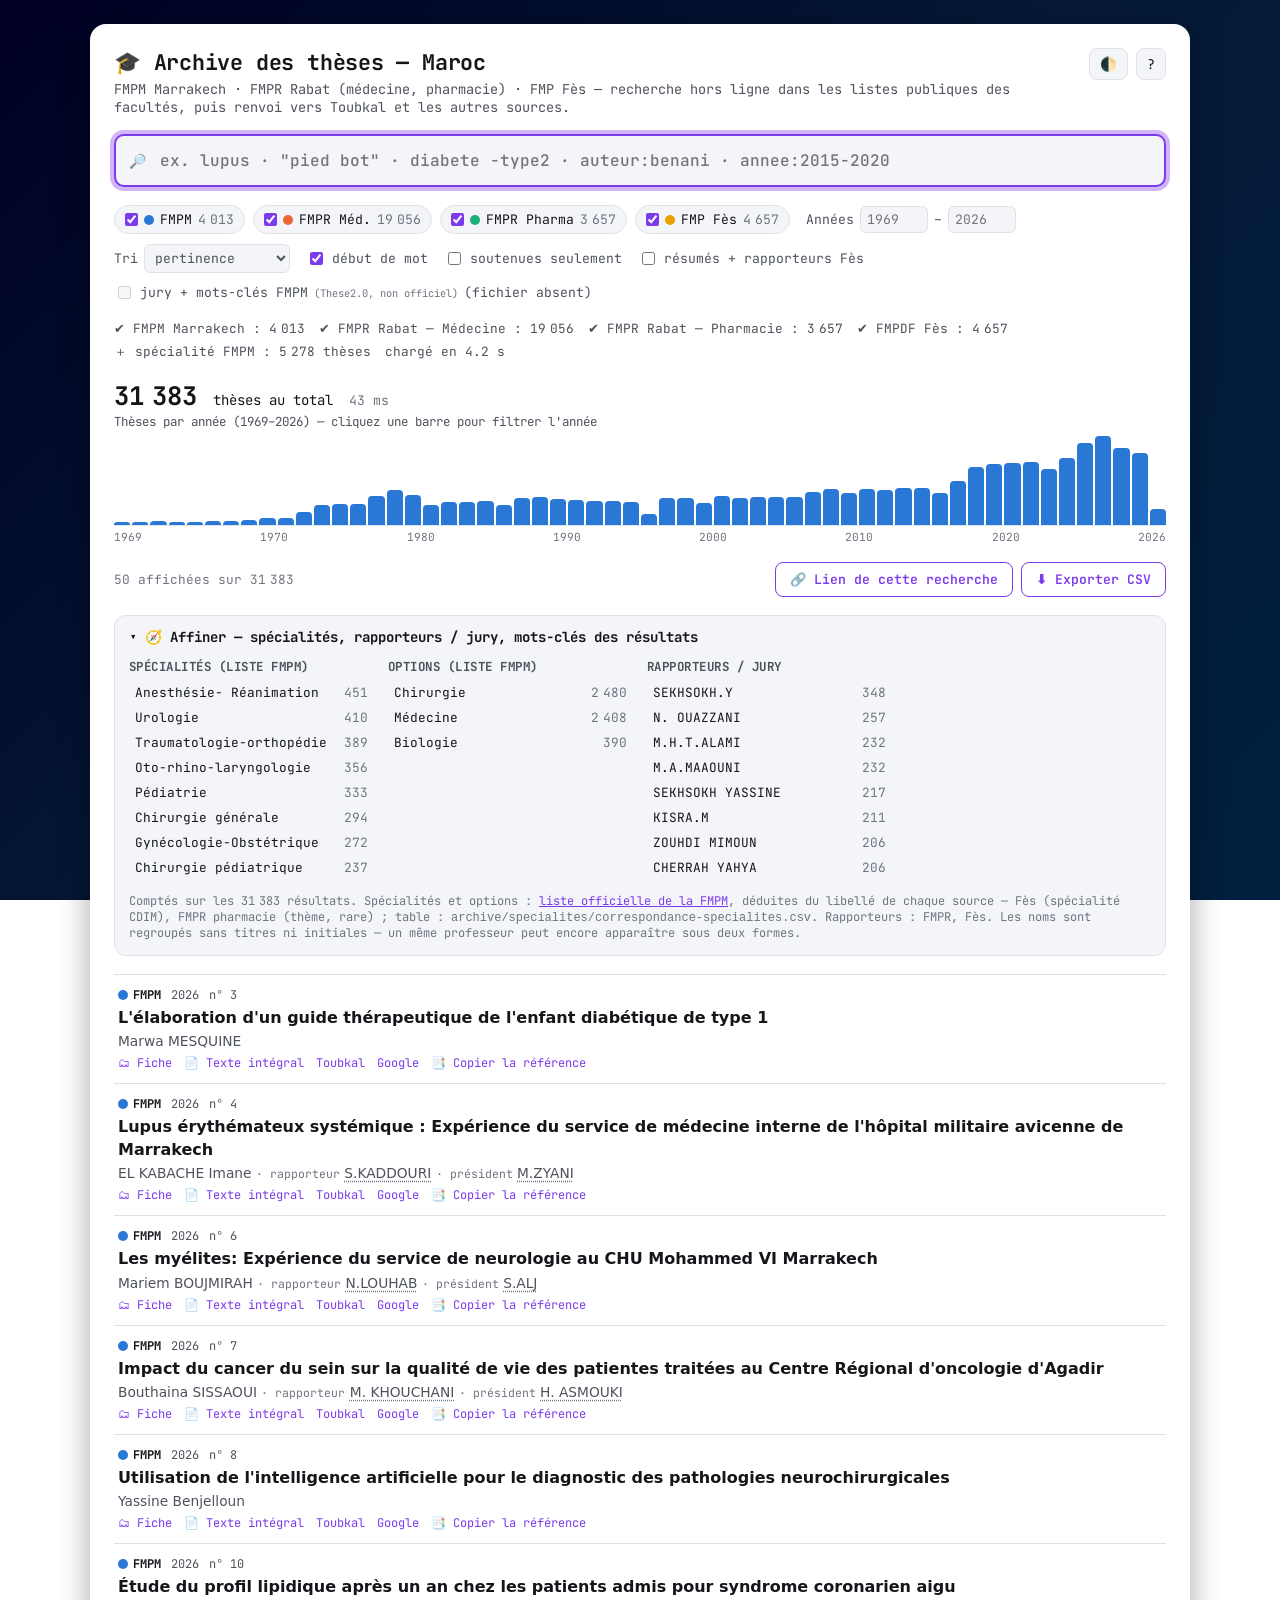
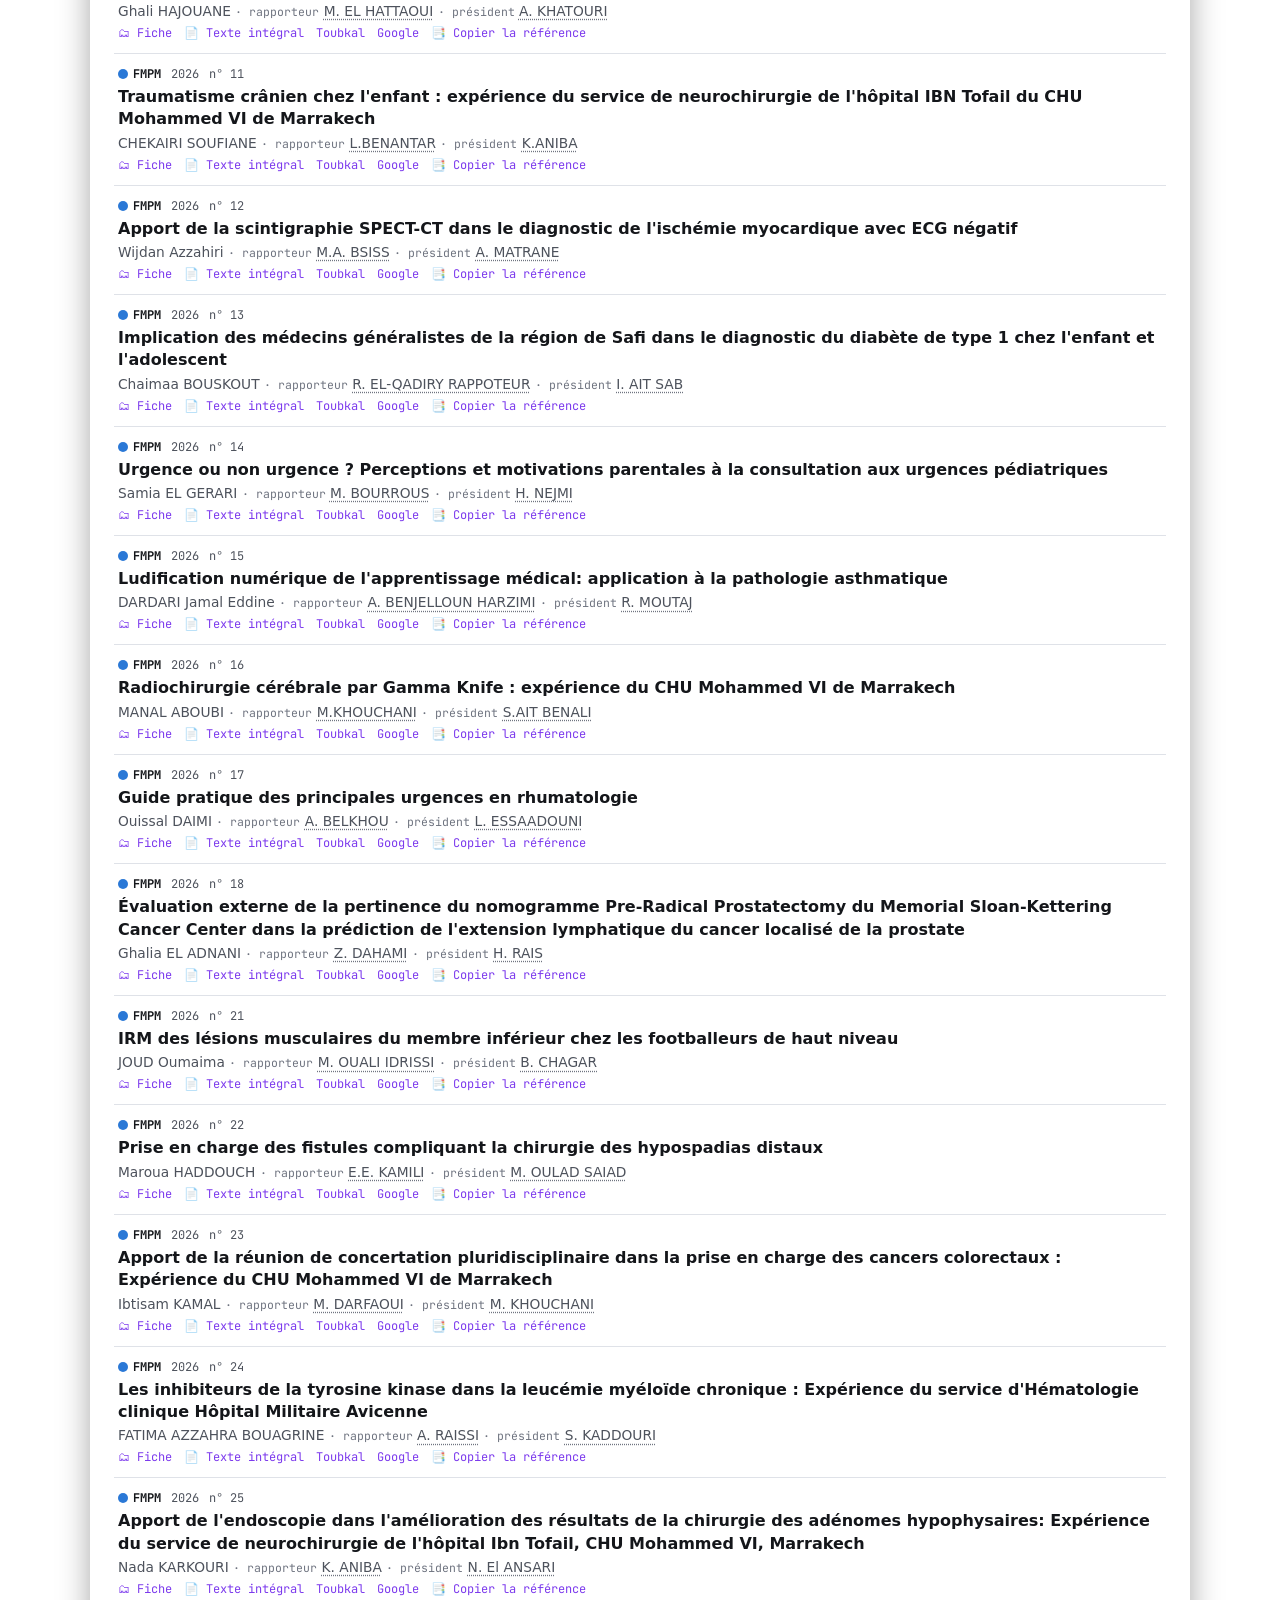
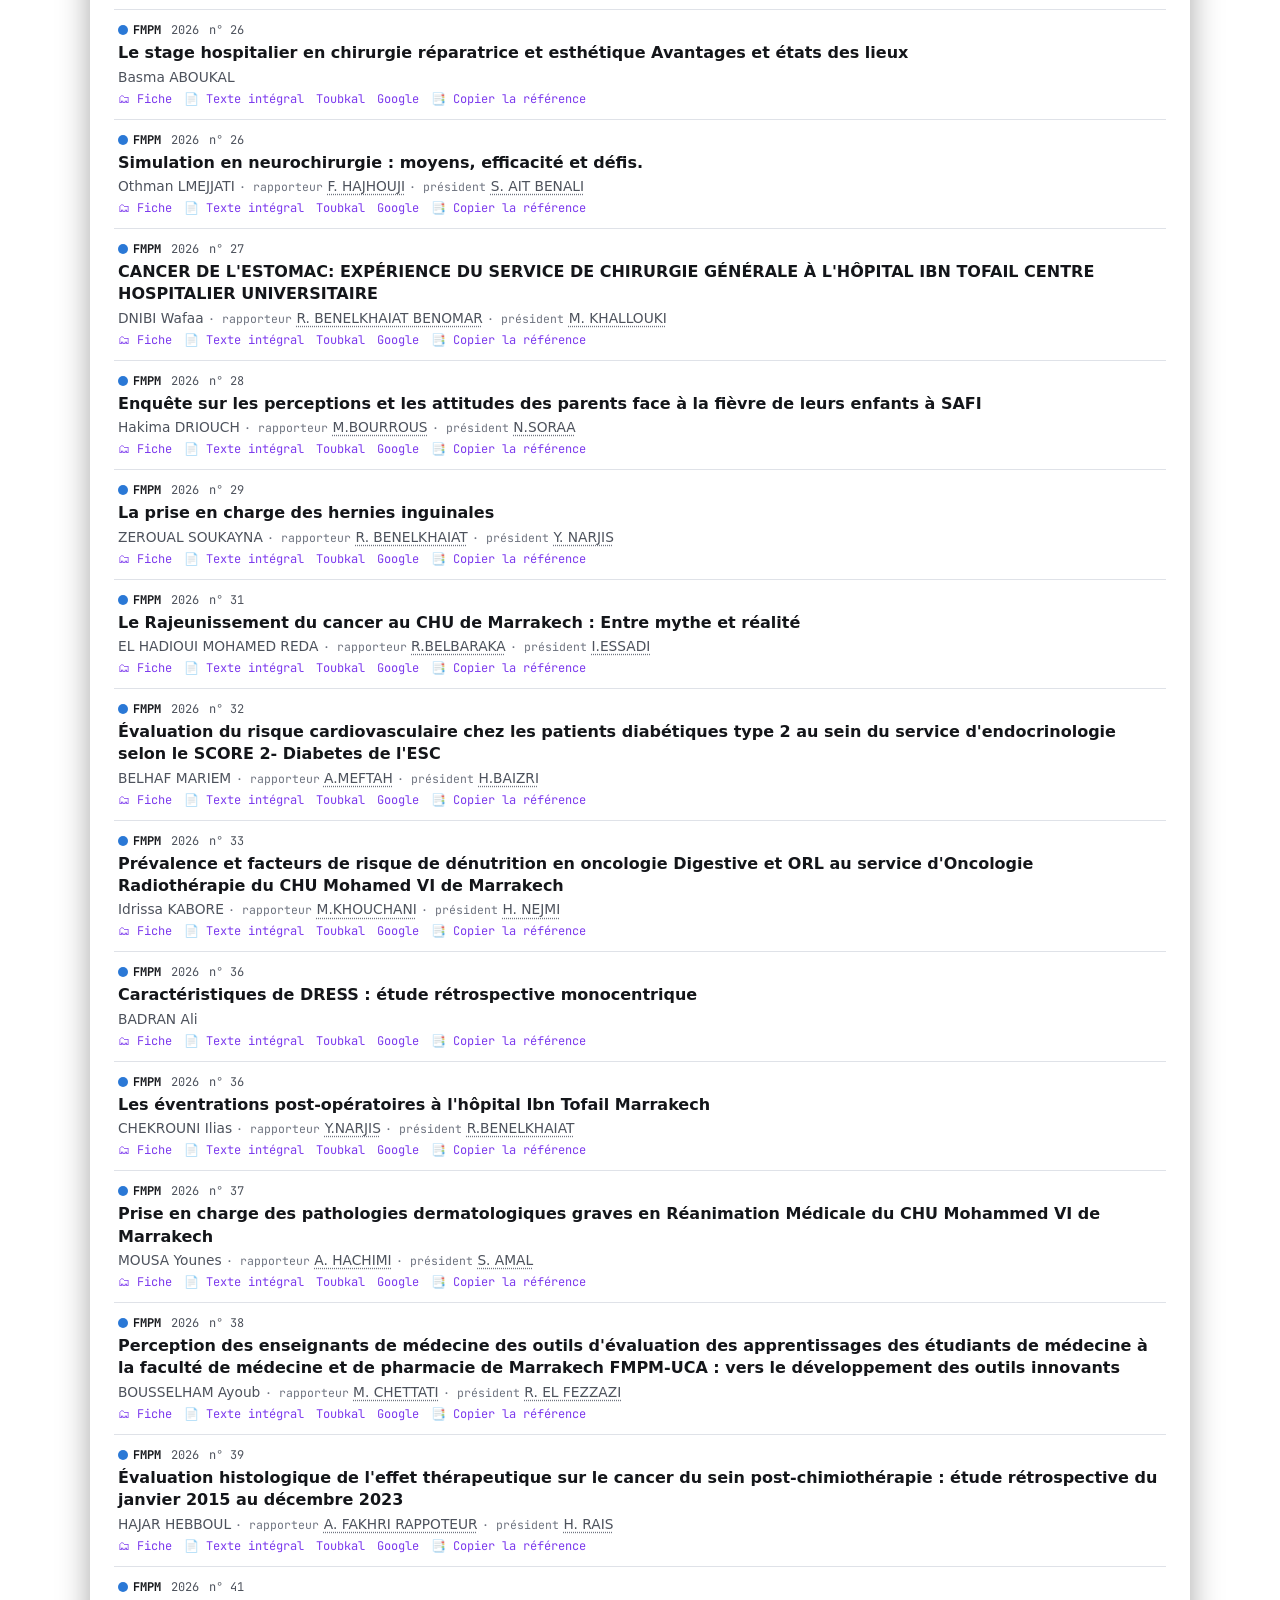
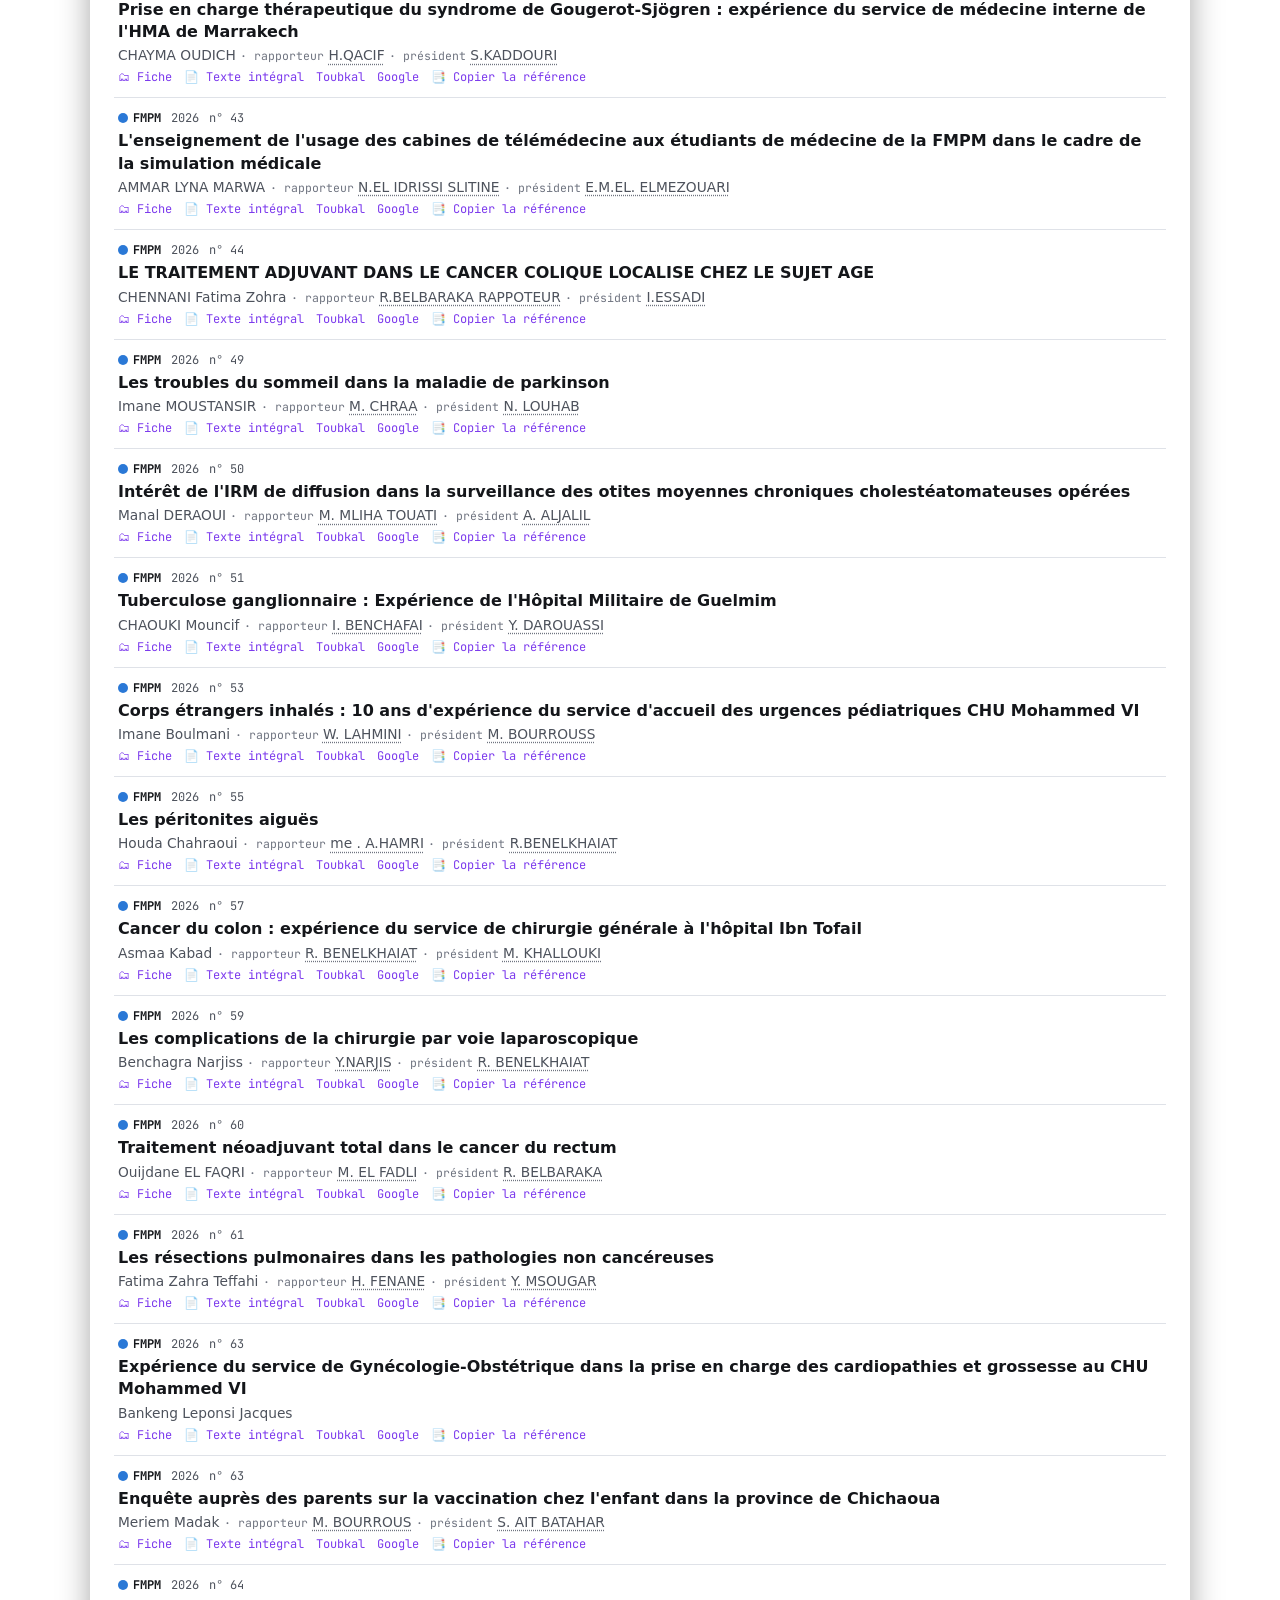
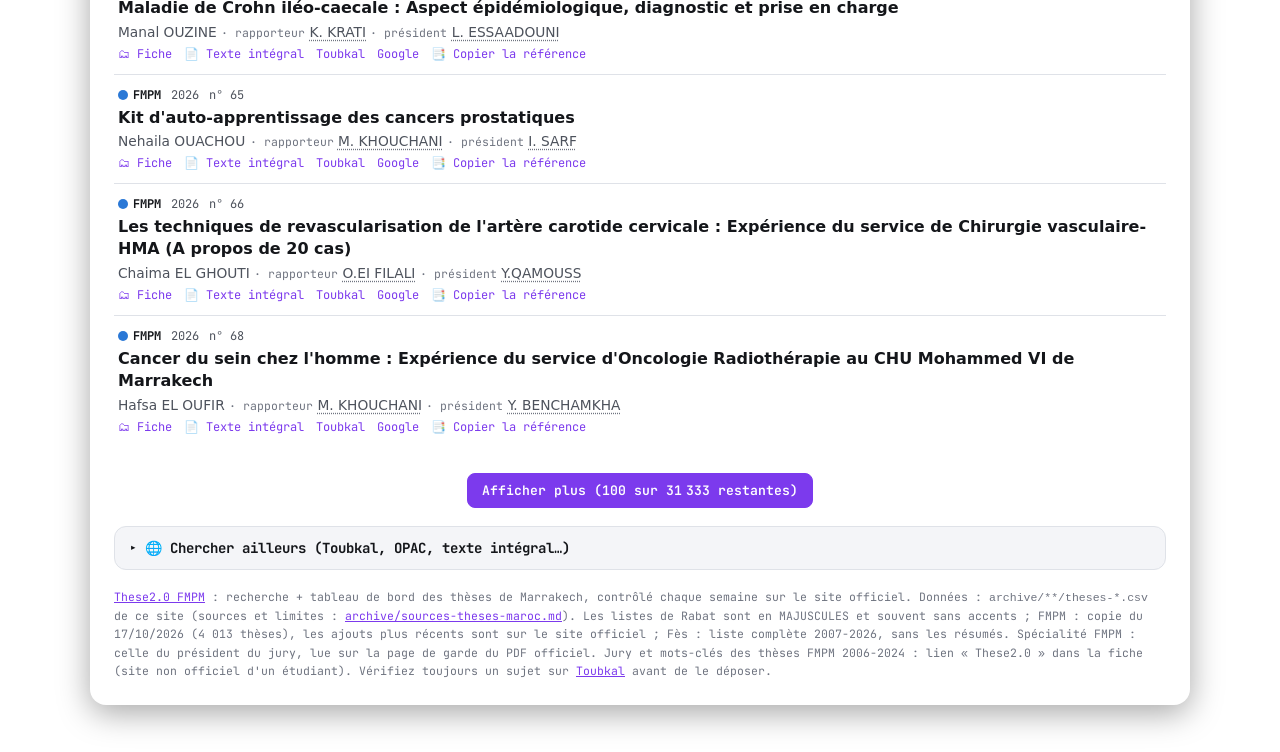
==== commit 2d096b26: "Merge These2.0 (search + dashboard + weekly data pipeline) into theses-maroc - these2/: site from th" ====
--- a/index.html
+++ b/index.html
@@ -365,6 +365,7 @@
   </details>
 
   <footer>
+    <a href="these2/">These2.0 FMPM</a> : recherche + tableau de bord des thèses de Marrakech, contrôlé chaque semaine sur le site officiel.
     Données : <code>archive/**/theses-*.csv</code> de ce site (sources et limites : <a href="archive/sources-theses-maroc.md">archive/sources-theses-maroc.md</a>).
     Les listes de Rabat sont en MAJUSCULES et souvent sans accents ; FMPM : copie du 17/10/2026 (4 013 thèses), les ajouts plus récents sont sur le site officiel ; Fès : liste complète 2007-2026, sans les résumés.
     Spécialité FMPM : celle du président du jury, lue sur la page de garde du PDF officiel.
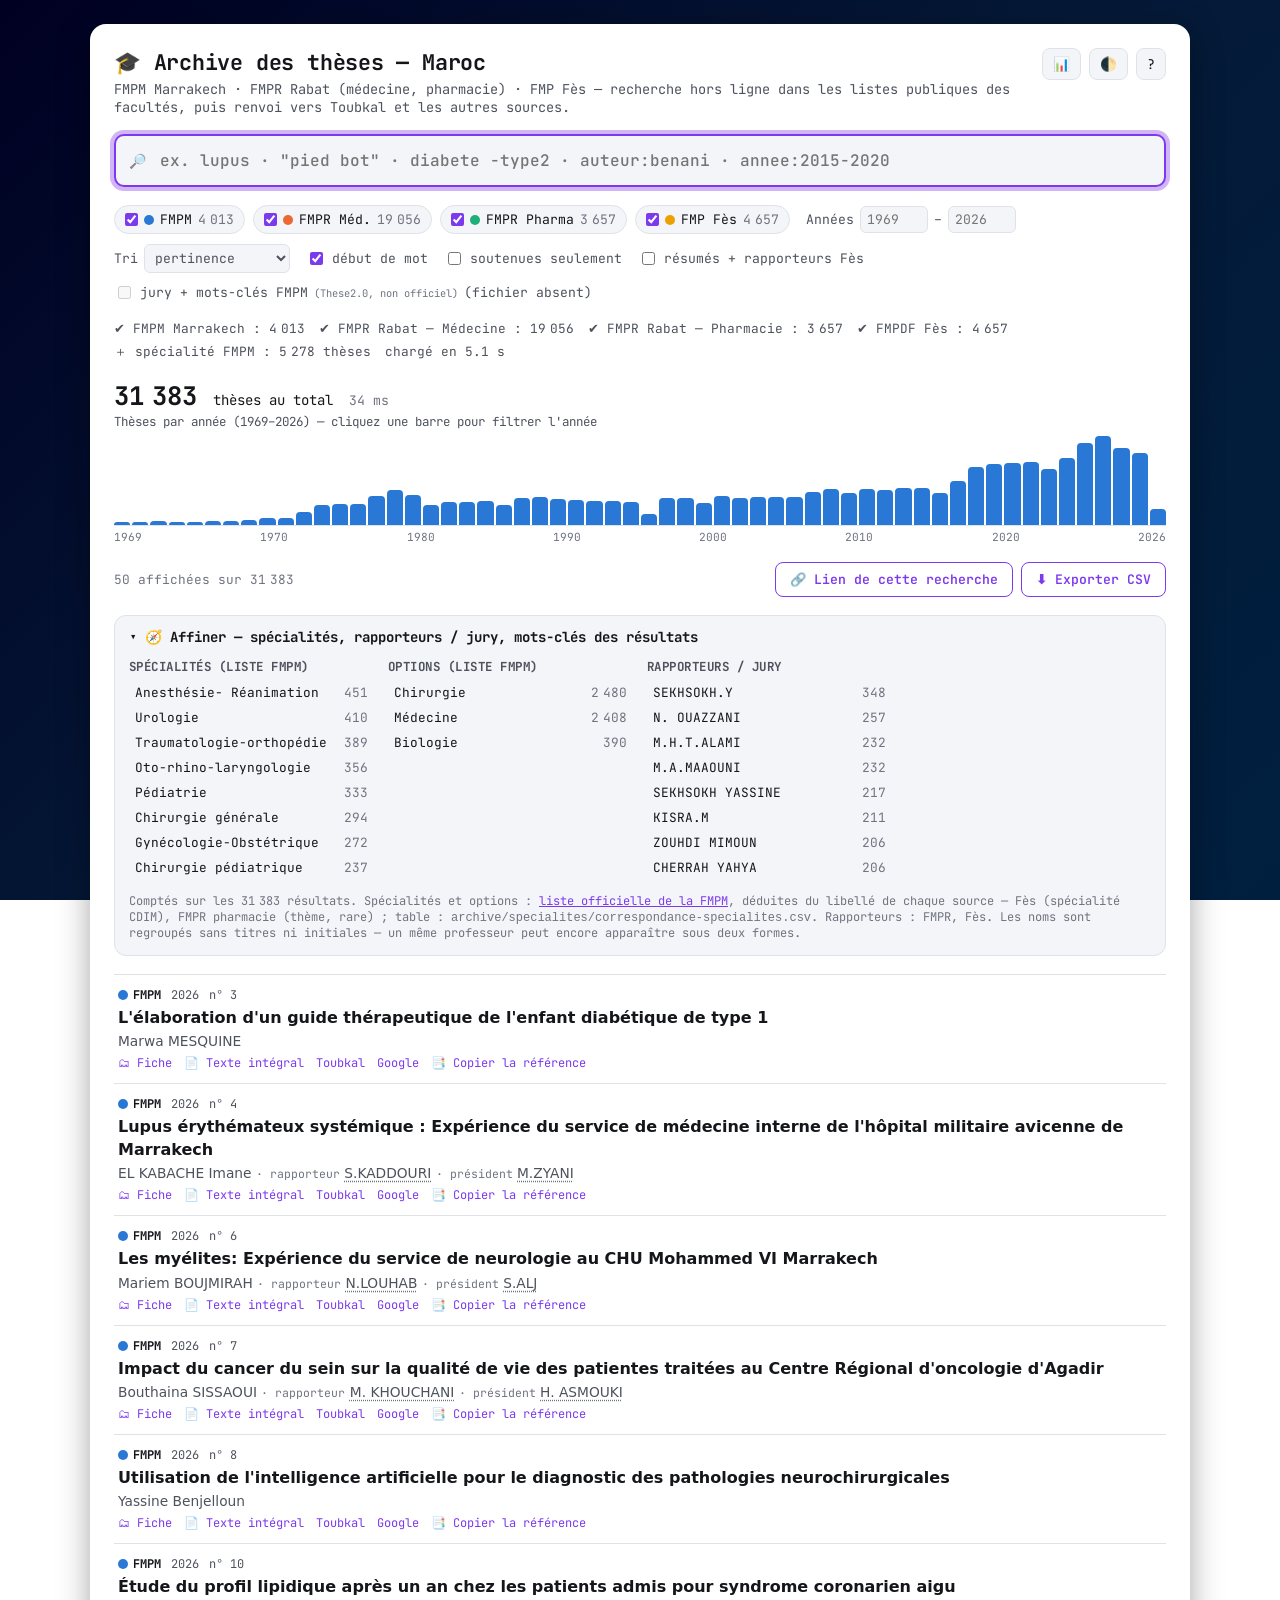
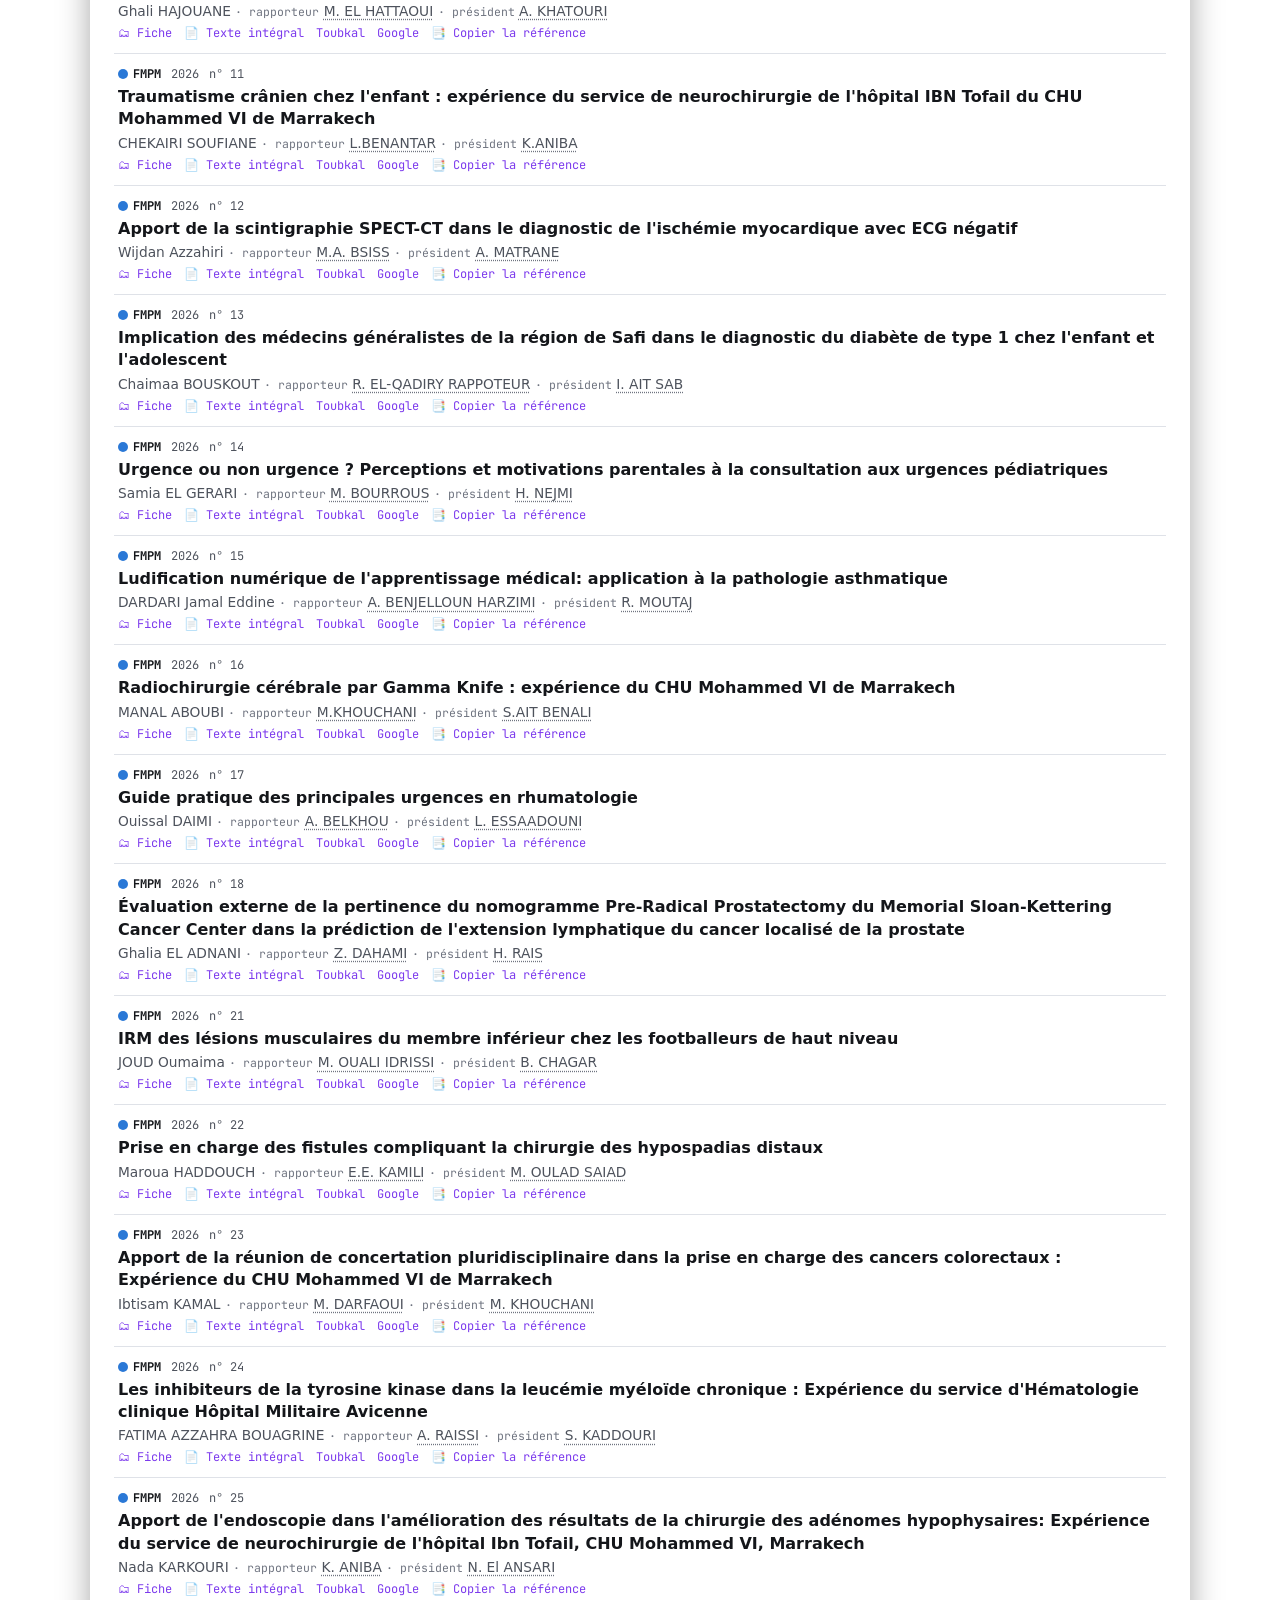
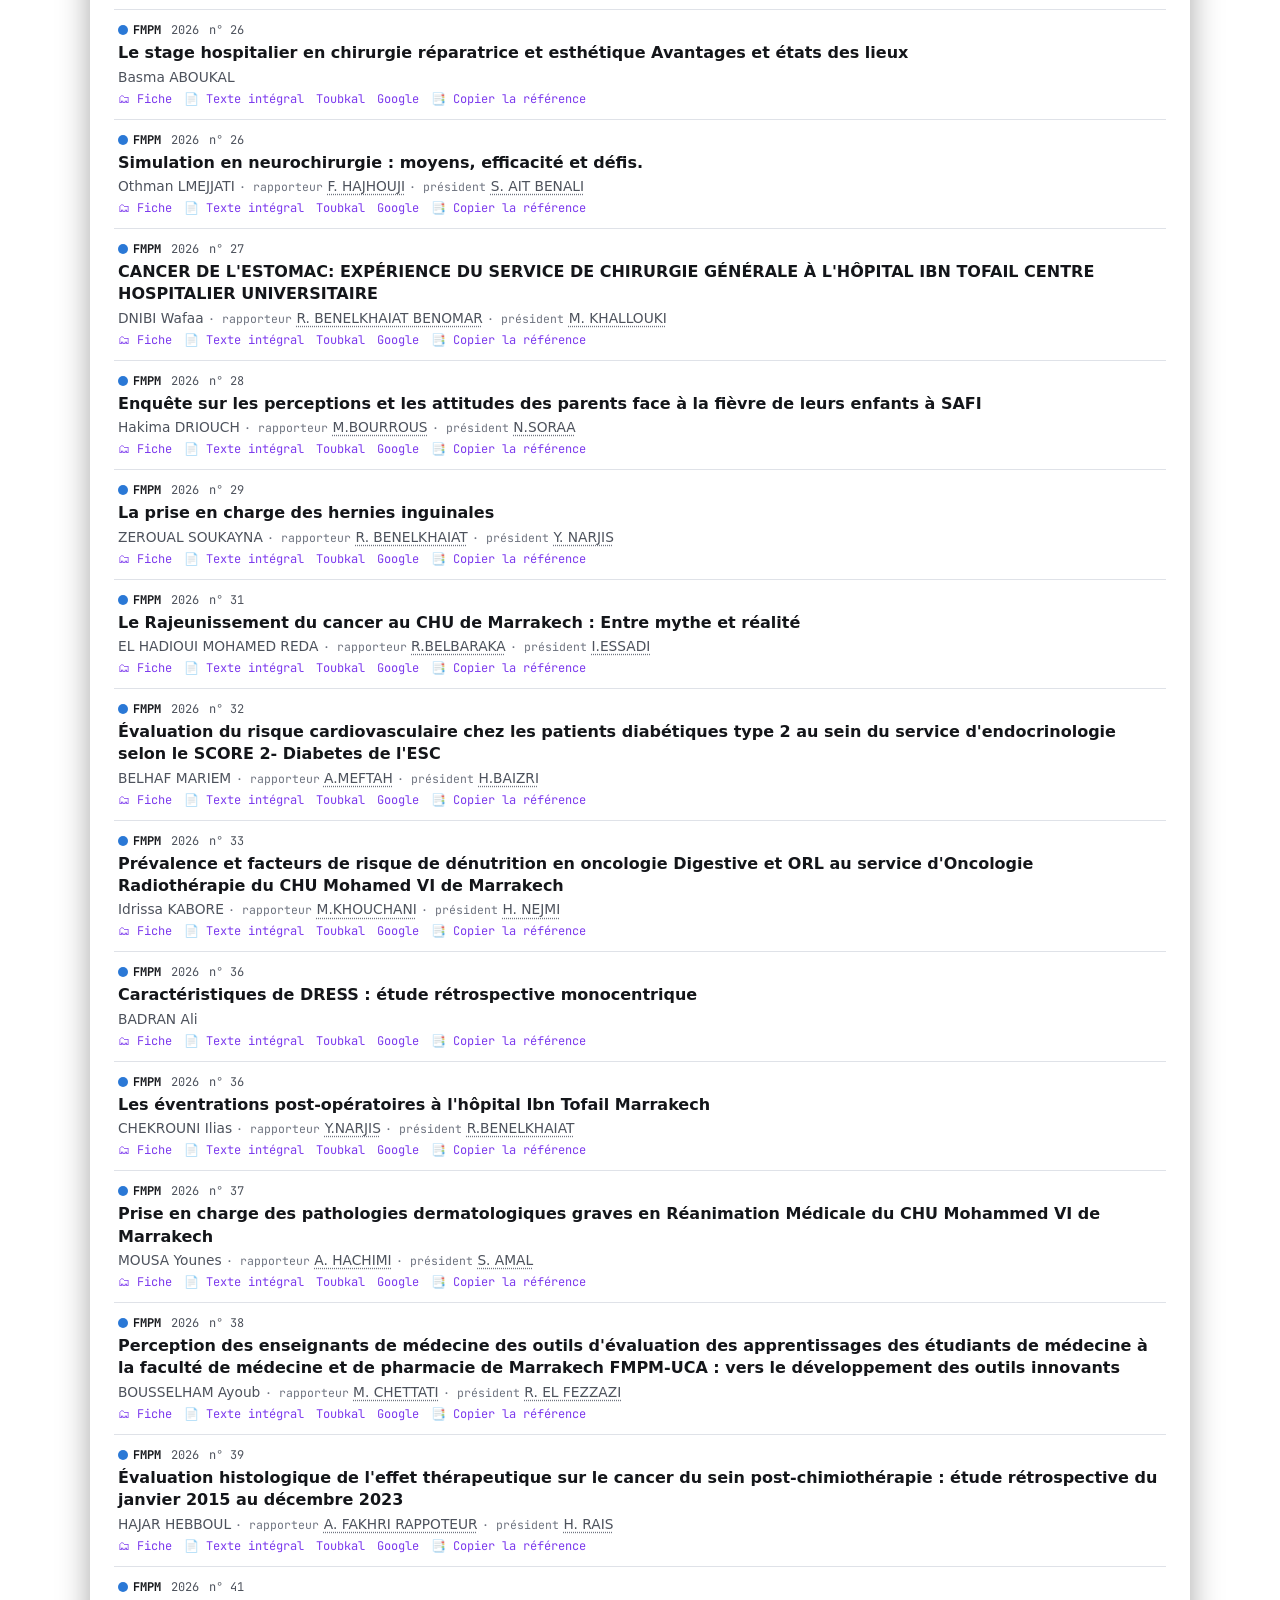
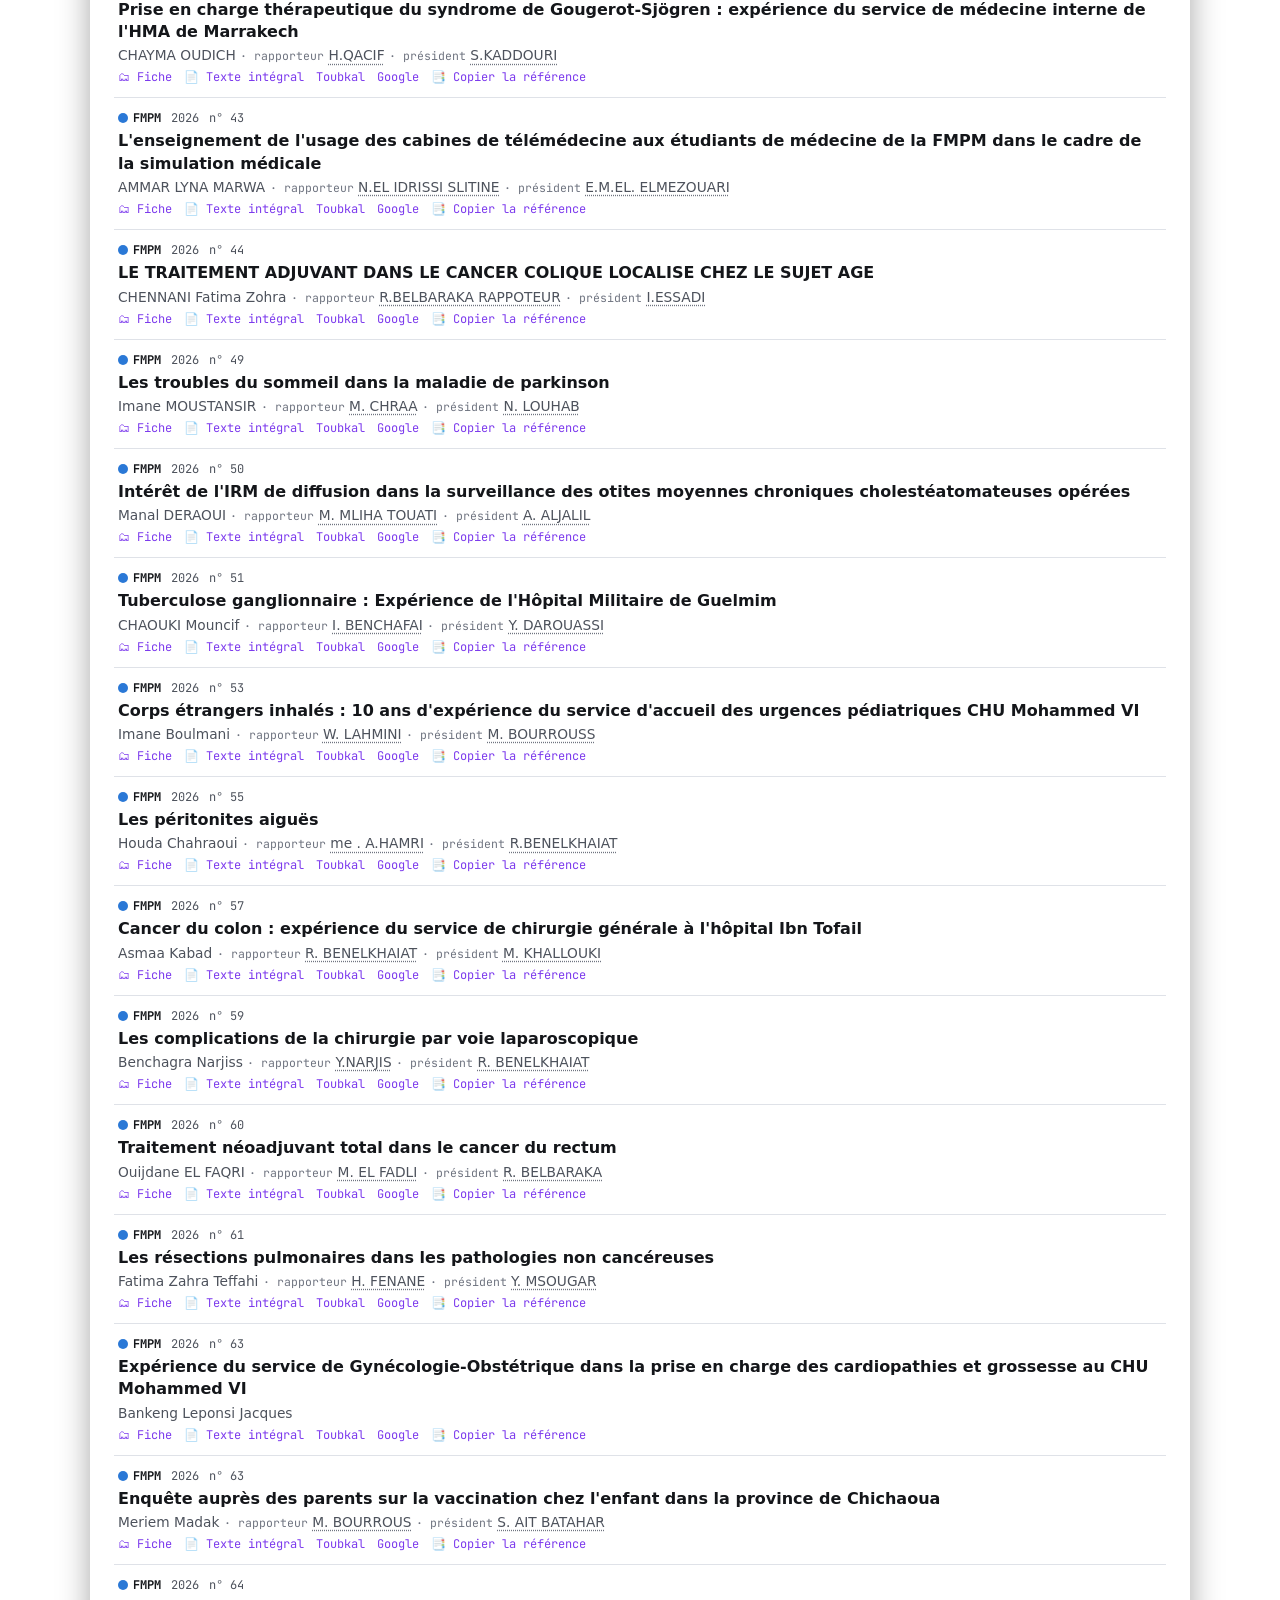
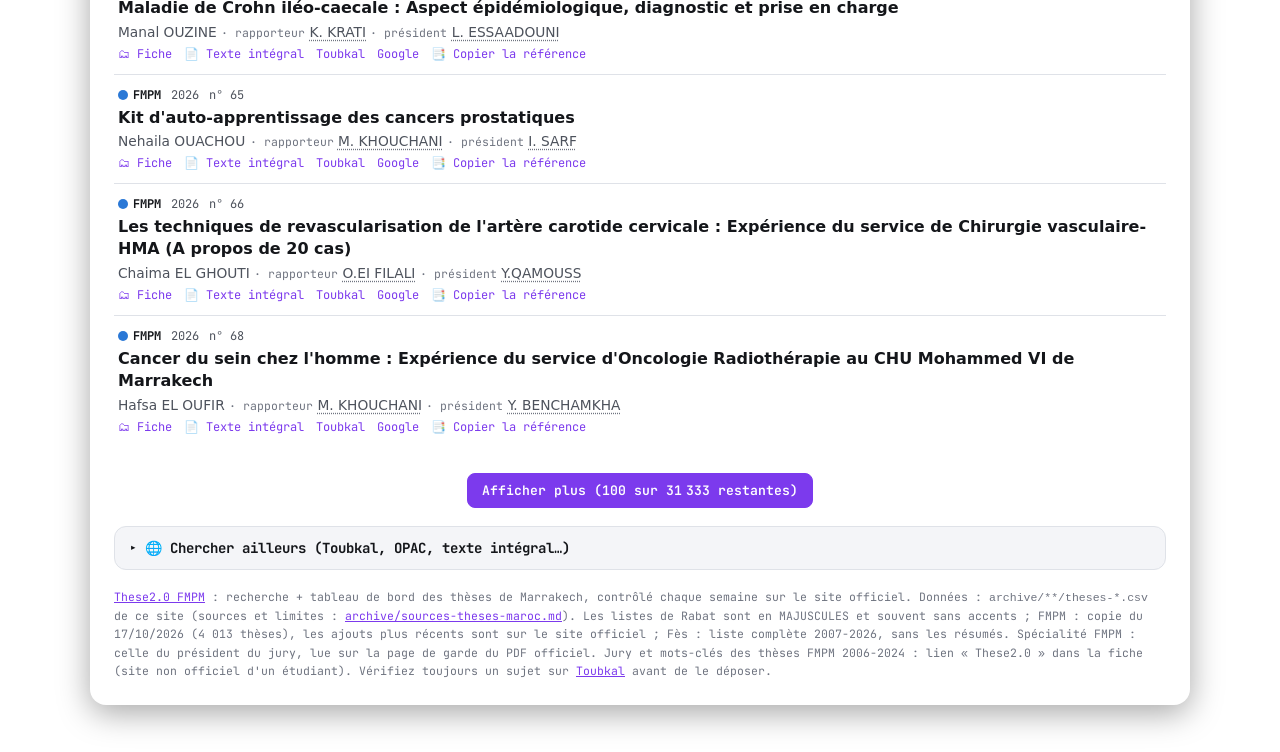
==== commit 7b6222bf: "Add visuals/ page (These2.0 charts) + 📊 button in the header dashboard.js reads data-base on <body> " ====
--- a/index.html
+++ b/index.html
@@ -120,6 +120,7 @@
       border: 1px solid var(--border); background: var(--panel); border-radius: 8px;
       padding: 6px 10px; cursor: pointer; font-size: .85rem;
     }
+    a.icon-btn { display: inline-block; color: inherit; text-decoration: none; line-height: normal; }
     .icon-btn:hover { border-color: var(--accent); }
     .icon-btn:focus-visible, .chip:focus-within, input:focus-visible, select:focus-visible, button:focus-visible, a:focus-visible {
       outline: none; box-shadow: 0 0 0 3px var(--focus);
@@ -289,6 +290,7 @@
       <p class="sub">FMPM Marrakech · FMPR Rabat (médecine, pharmacie) · FMP Fès — recherche hors ligne dans les listes publiques des facultés, puis renvoi vers Toubkal et les autres sources.</p>
     </div>
     <div class="head-actions">
+      <a class="icon-btn" href="visuals/" title="Visuels : graphiques et diagrammes des thèses FMPM" aria-label="Visuels">📊</a>
       <button class="icon-btn" id="themeBtn" type="button" title="Thème clair / sombre">🌓</button>
       <button class="icon-btn" id="helpBtn" type="button" title="Syntaxe de recherche" aria-expanded="false">?</button>
     </div>
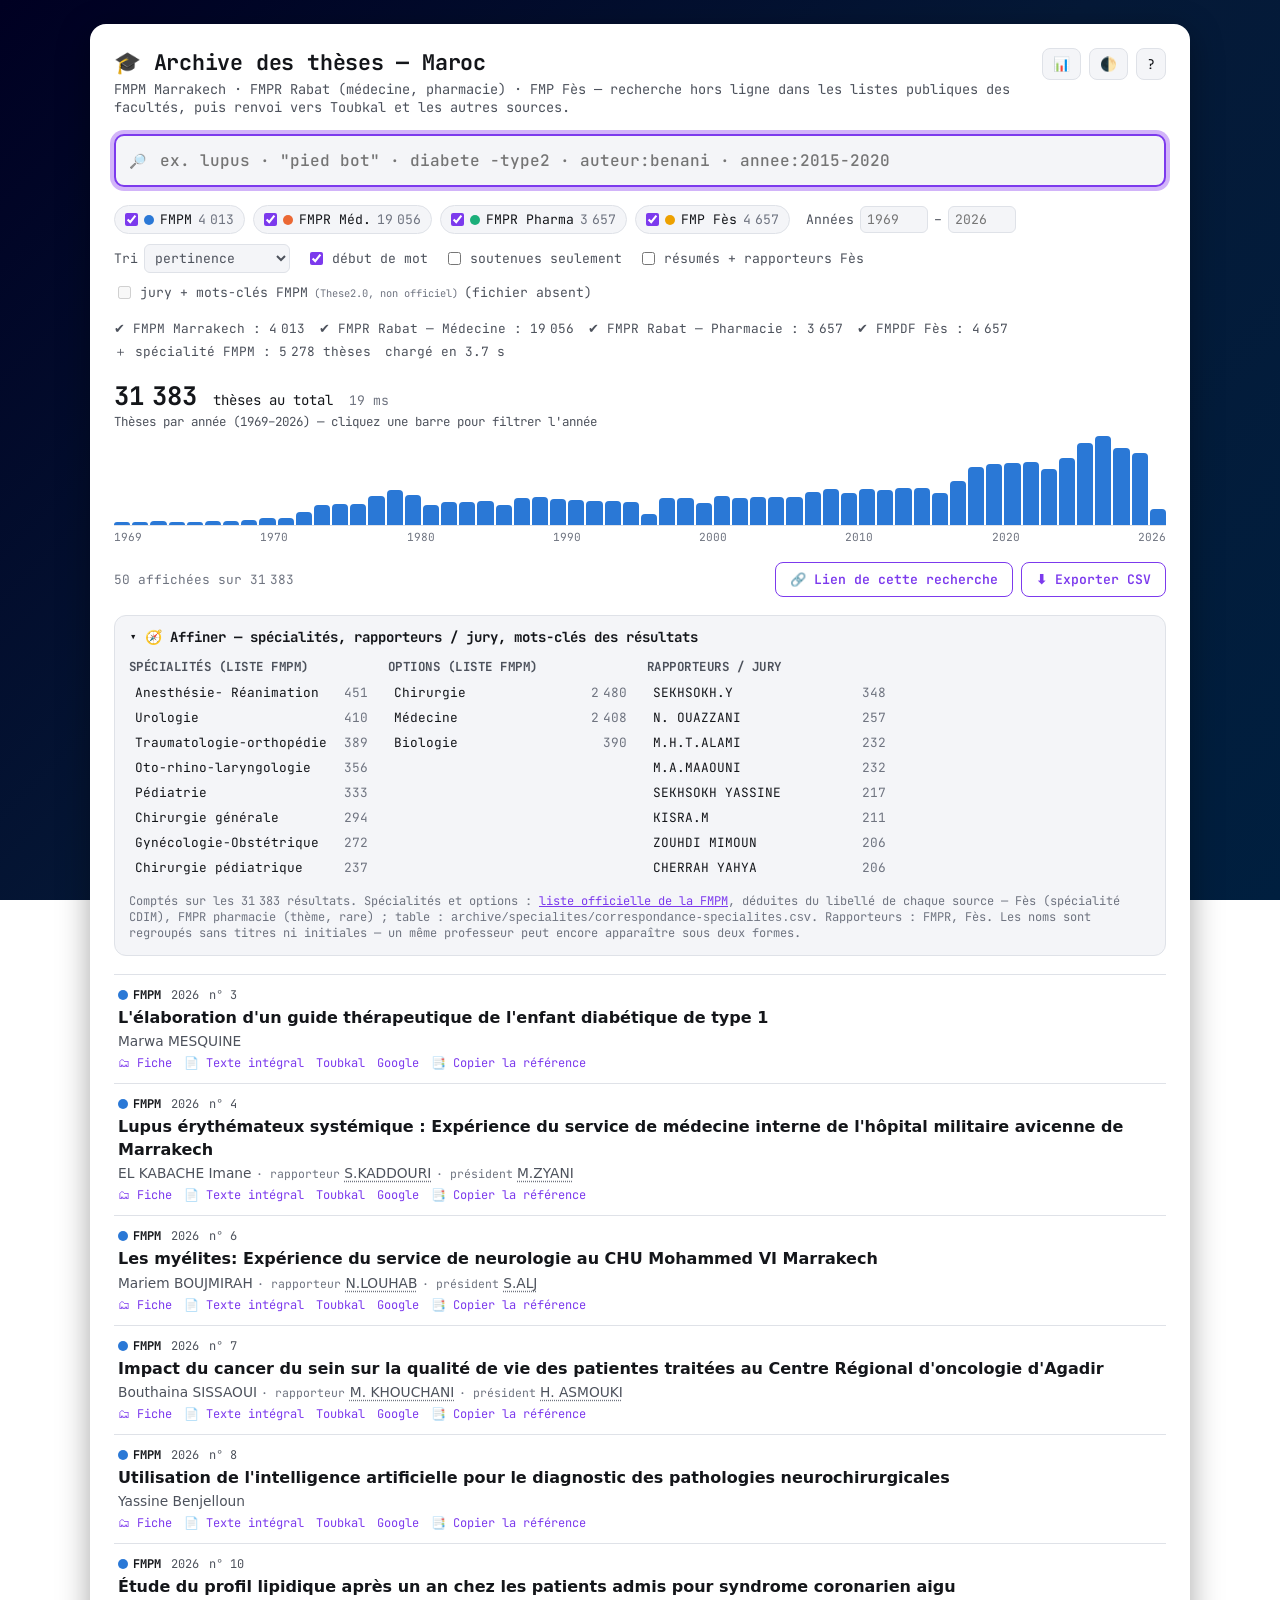
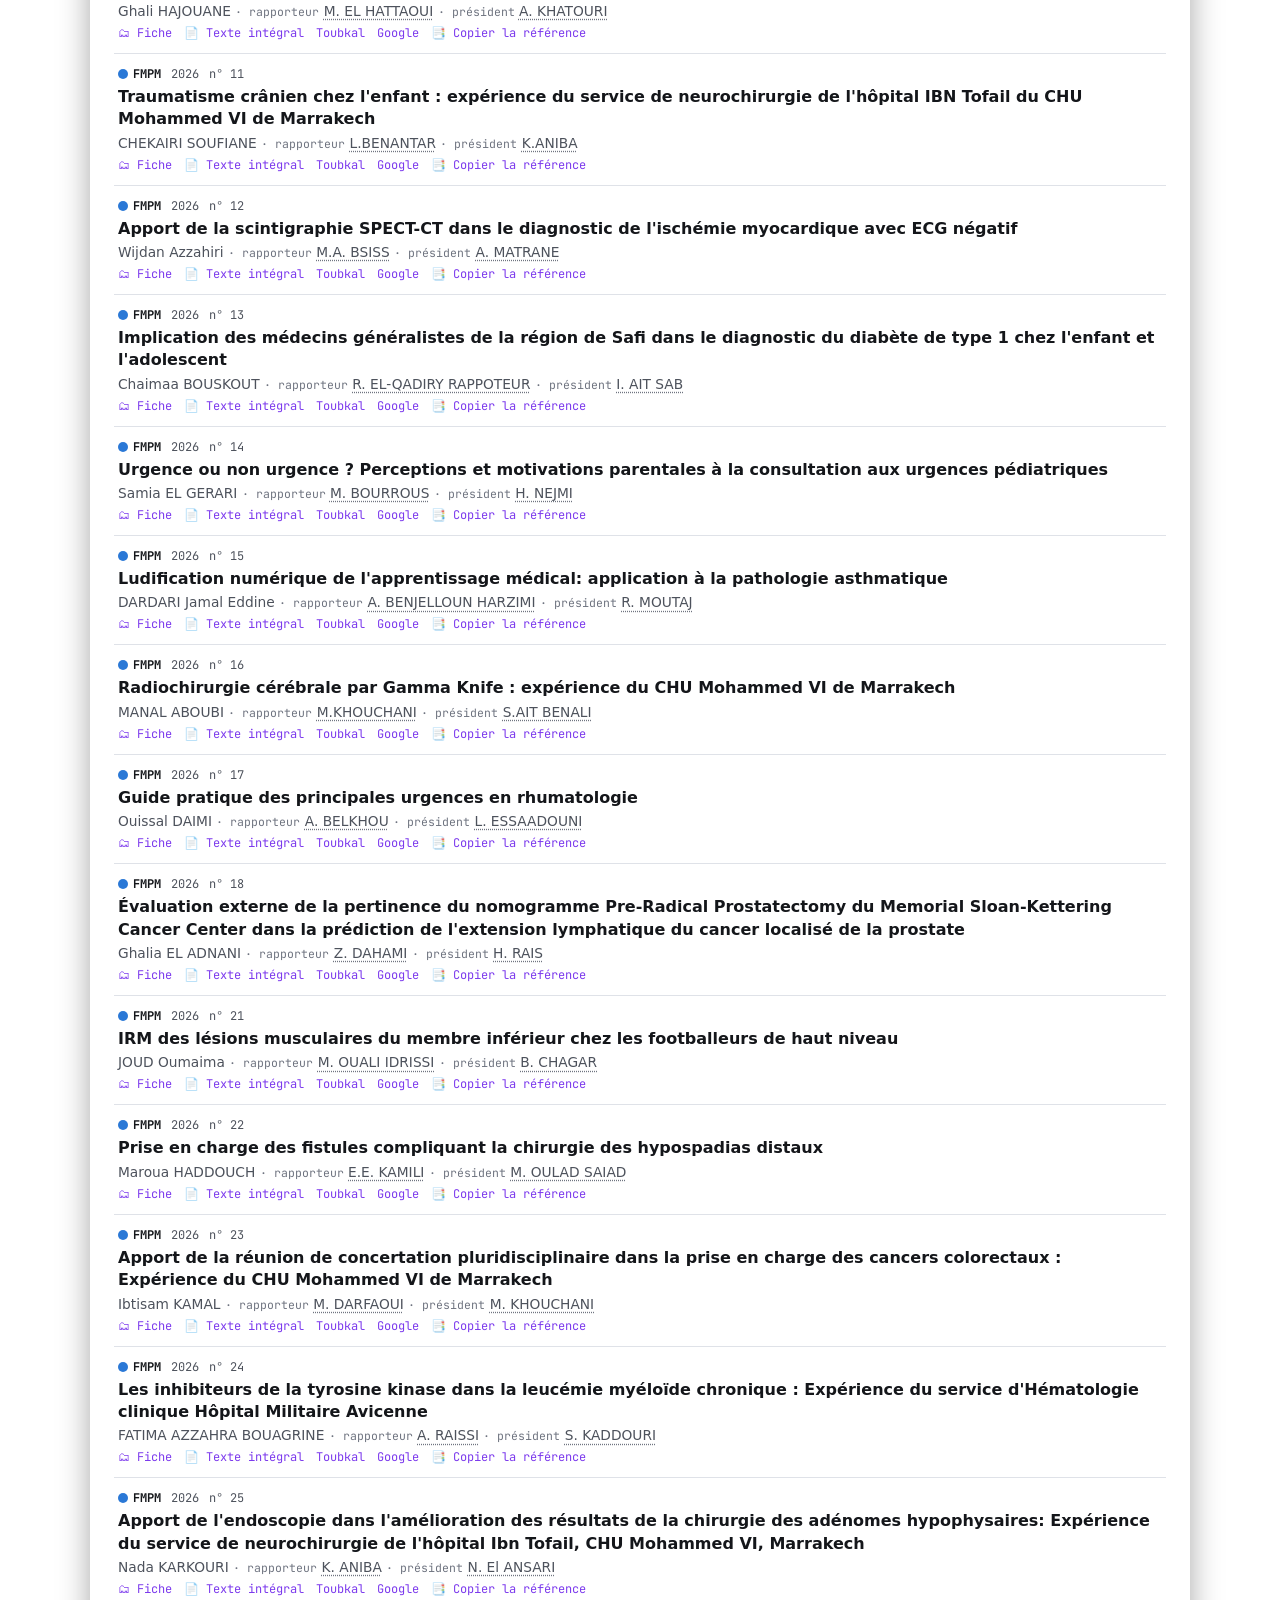
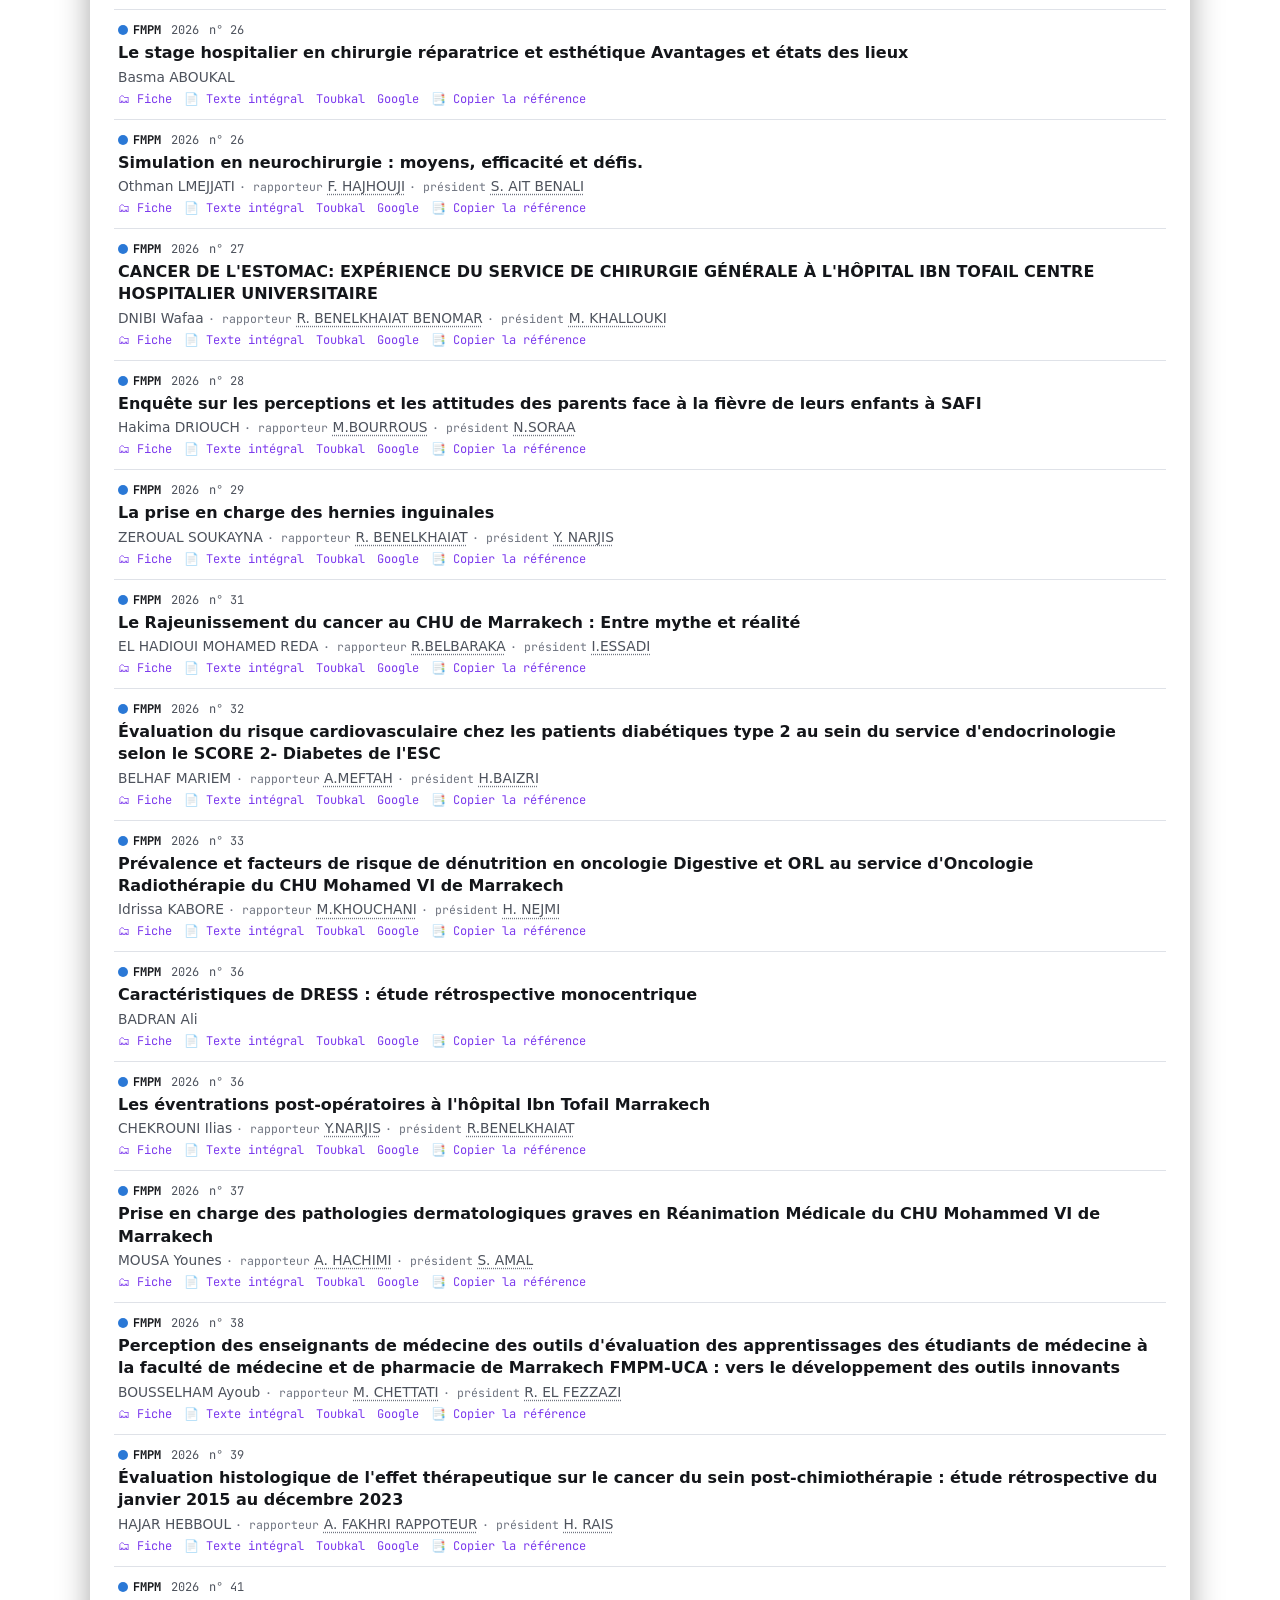
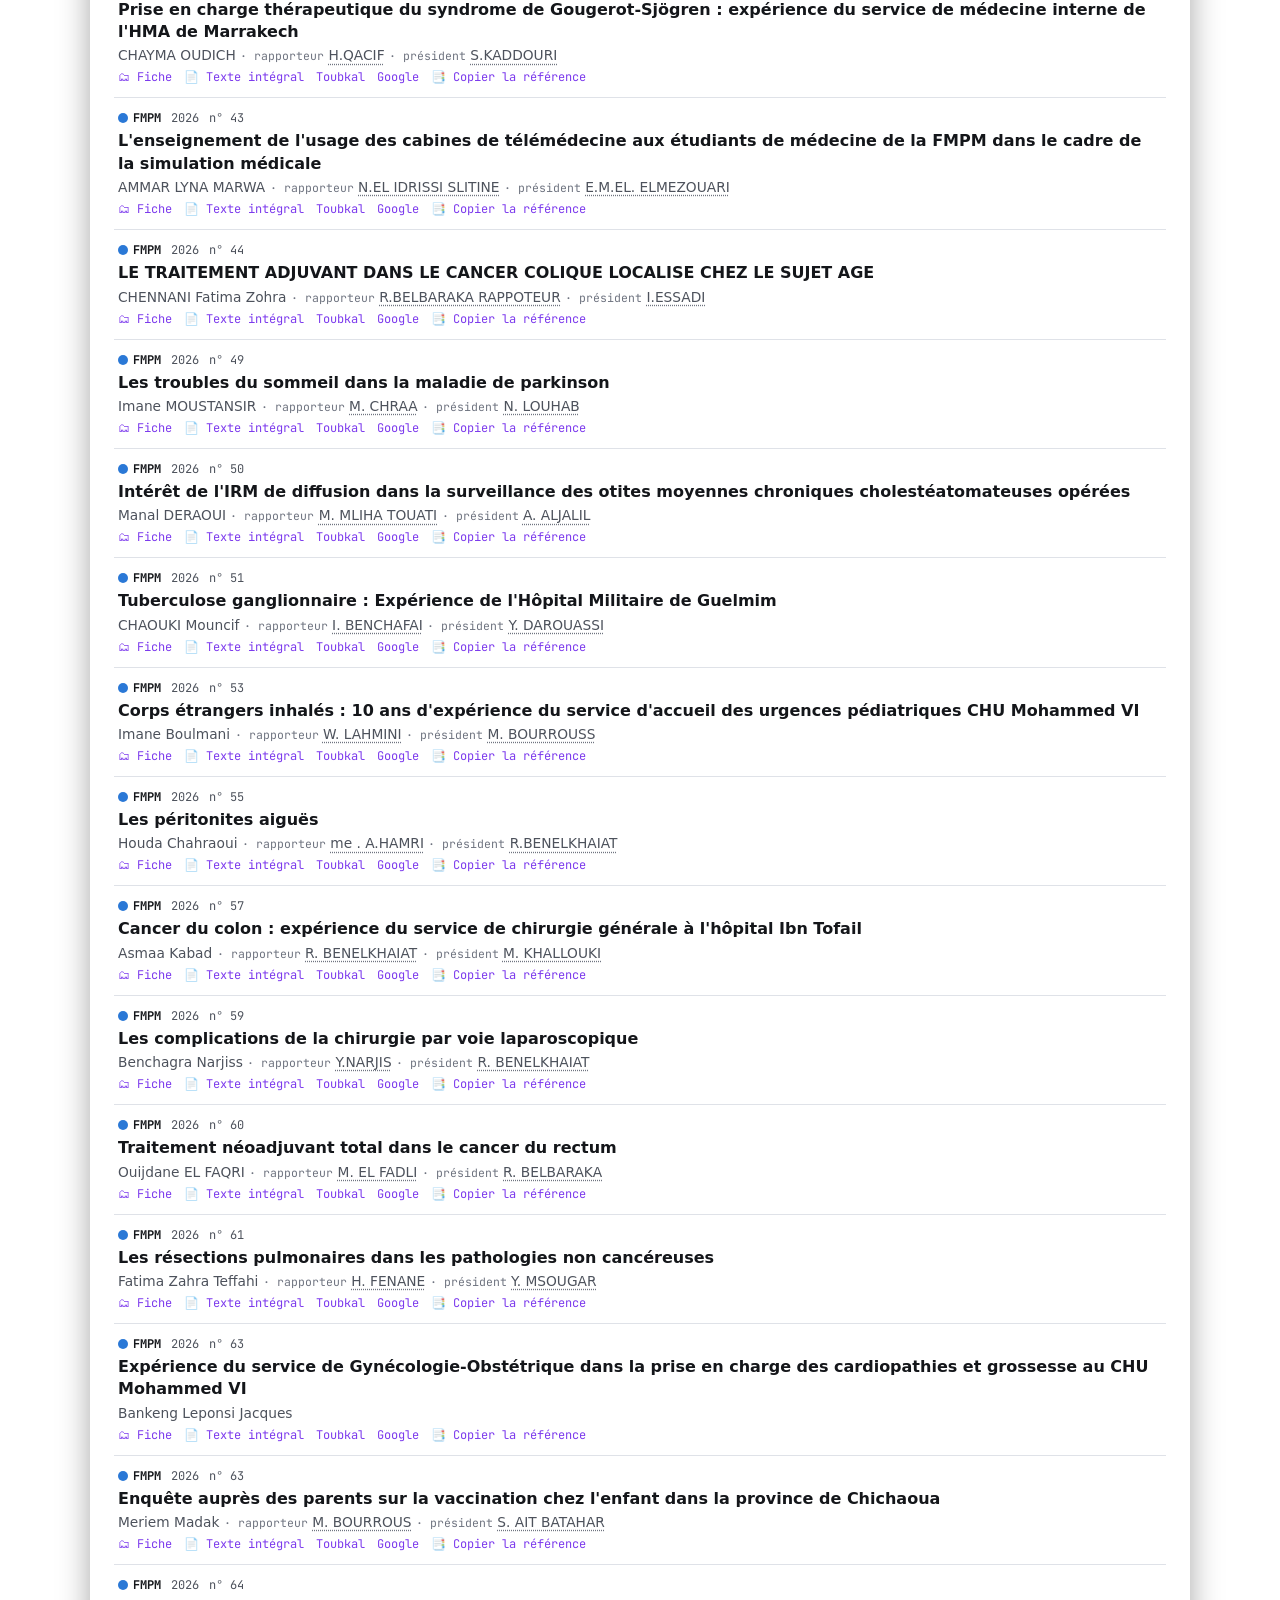
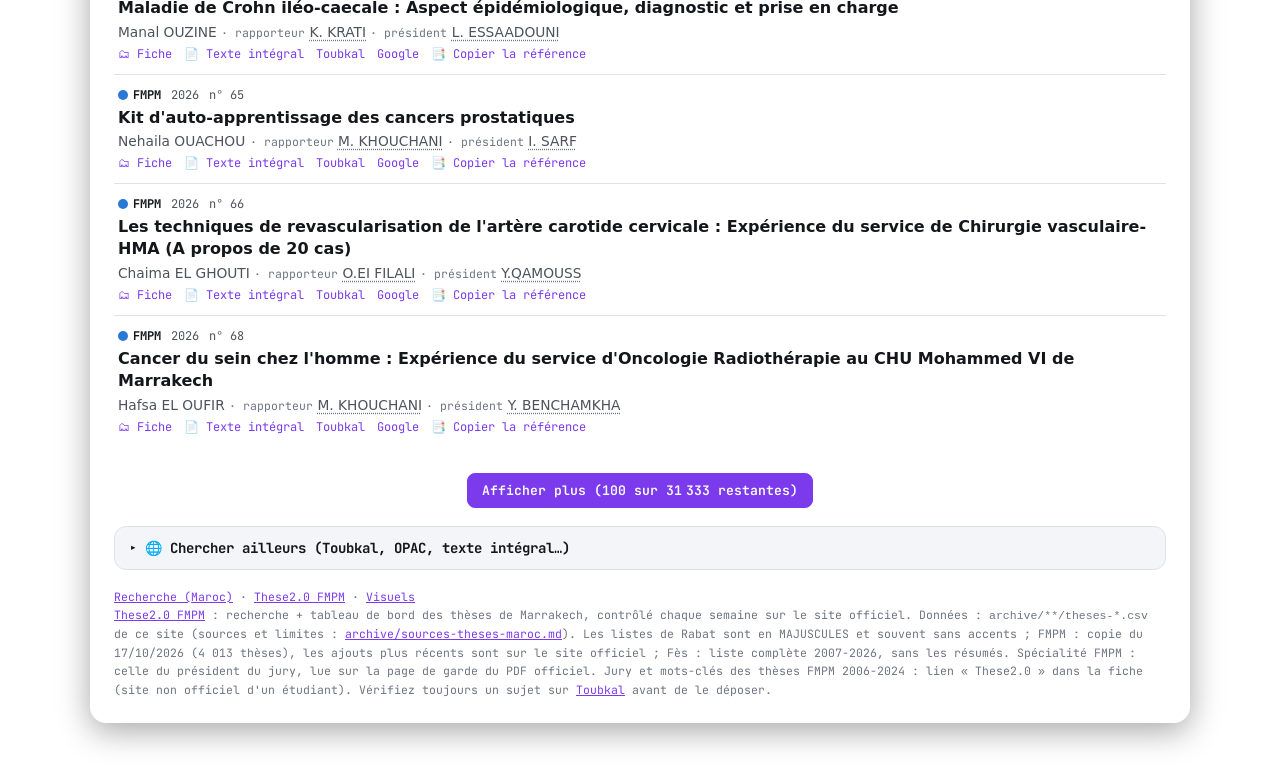
==== commit 3b1603e3: "Add site links to footers Co-Authored-By: Claude Sonnet 5.5 <noreply@anthropic.com> Claude-Session: " ====
--- a/index.html
+++ b/index.html
@@ -367,6 +367,7 @@
   </details>
 
   <footer>
+    <nav class="site-links"><a href="https://achma-learning.github.io/theses-maroc/">Recherche (Maroc)</a> · <a href="https://achma-learning.github.io/theses-maroc/these2/">These2.0 FMPM</a> · <a href="https://achma-learning.github.io/theses-maroc/visuals/">Visuels</a></nav>
     <a href="these2/">These2.0 FMPM</a> : recherche + tableau de bord des thèses de Marrakech, contrôlé chaque semaine sur le site officiel.
     Données : <code>archive/**/theses-*.csv</code> de ce site (sources et limites : <a href="archive/sources-theses-maroc.md">archive/sources-theses-maroc.md</a>).
     Les listes de Rabat sont en MAJUSCULES et souvent sans accents ; FMPM : copie du 17/10/2026 (4 013 thèses), les ajouts plus récents sont sur le site officiel ; Fès : liste complète 2007-2026, sans les résumés.
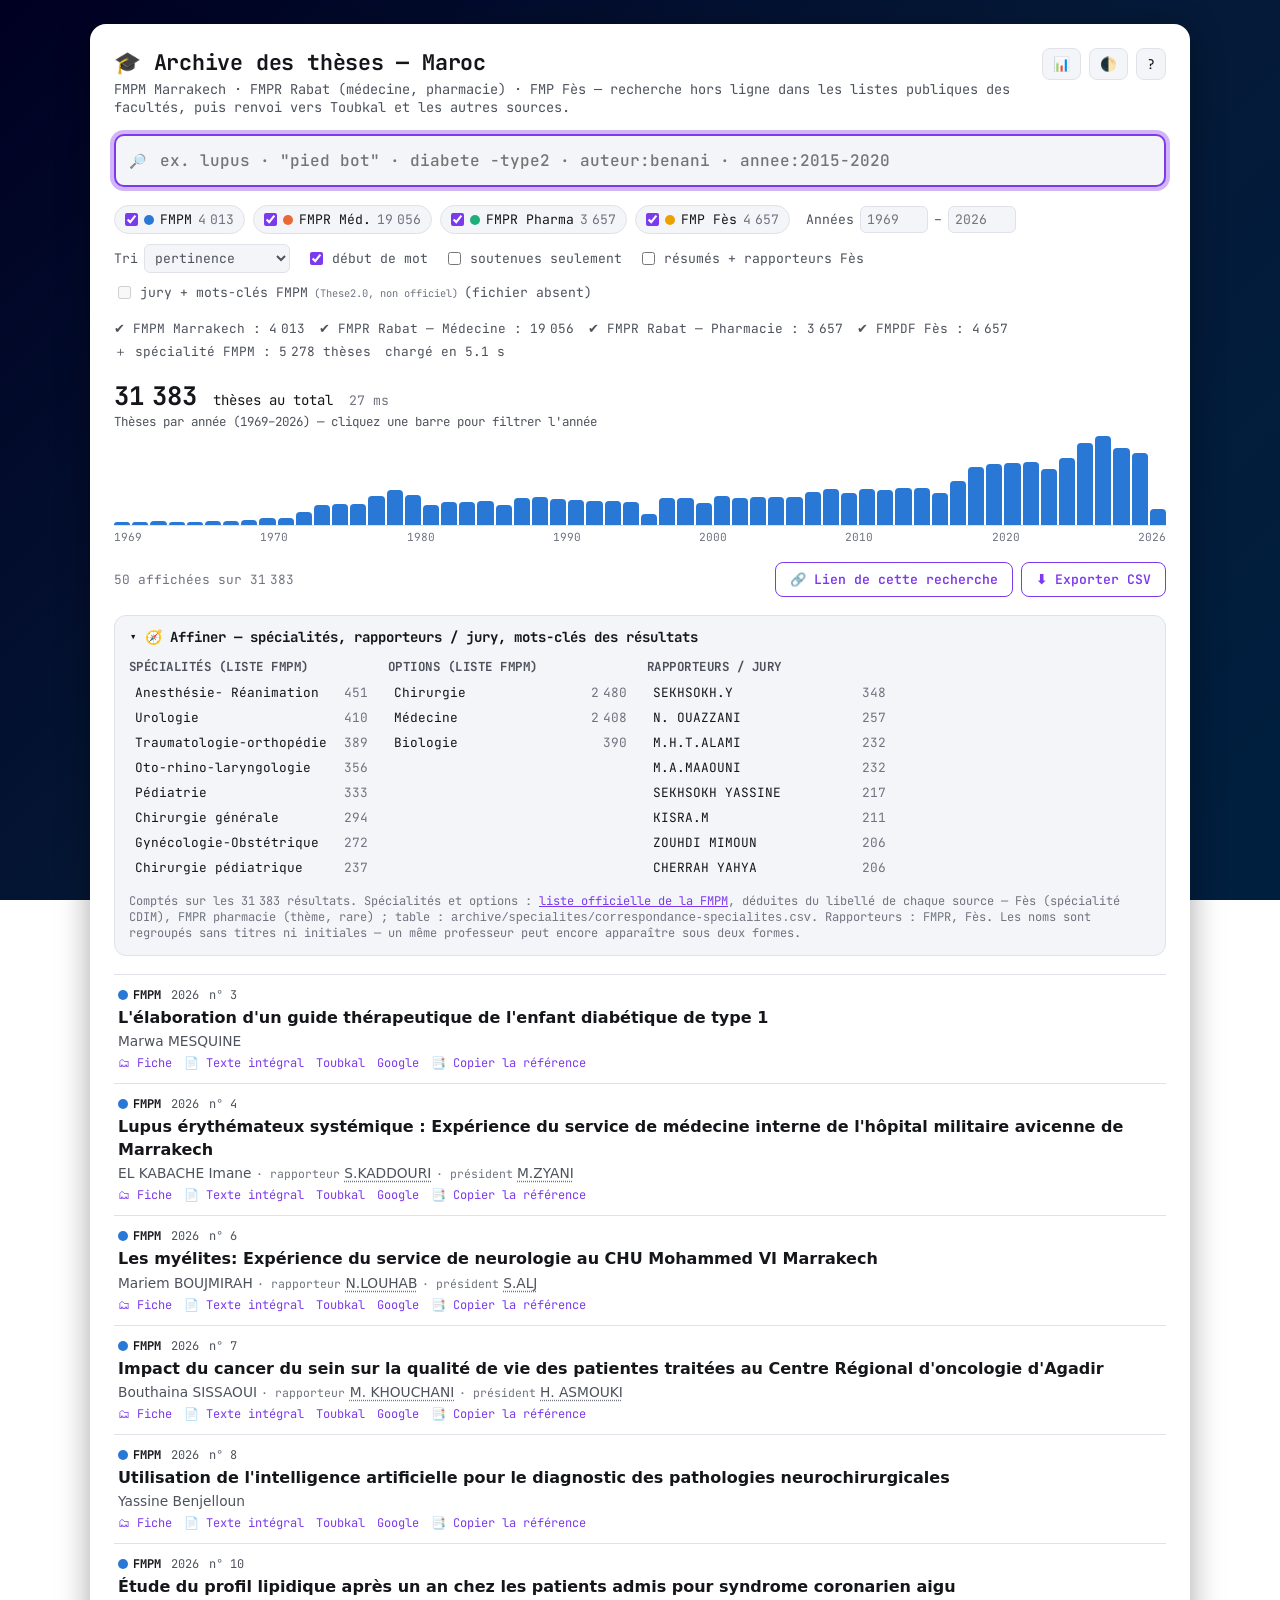
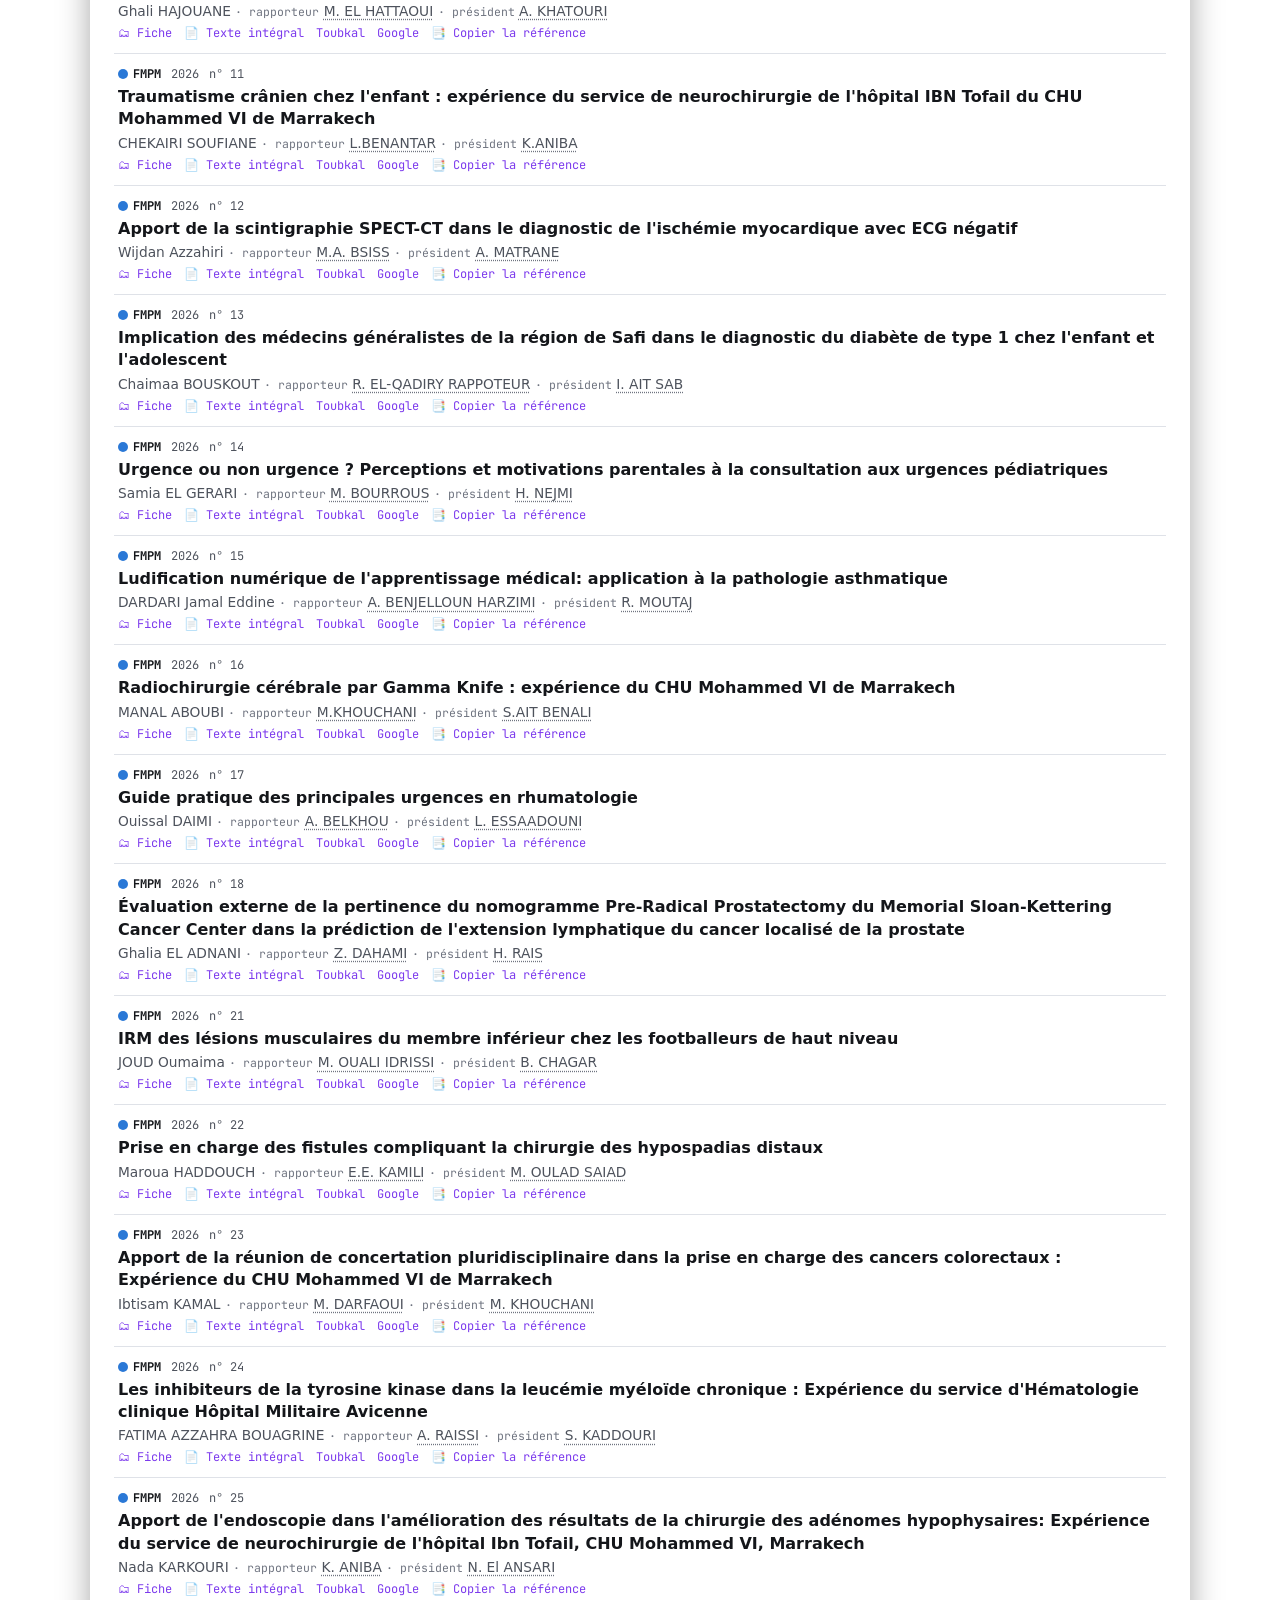
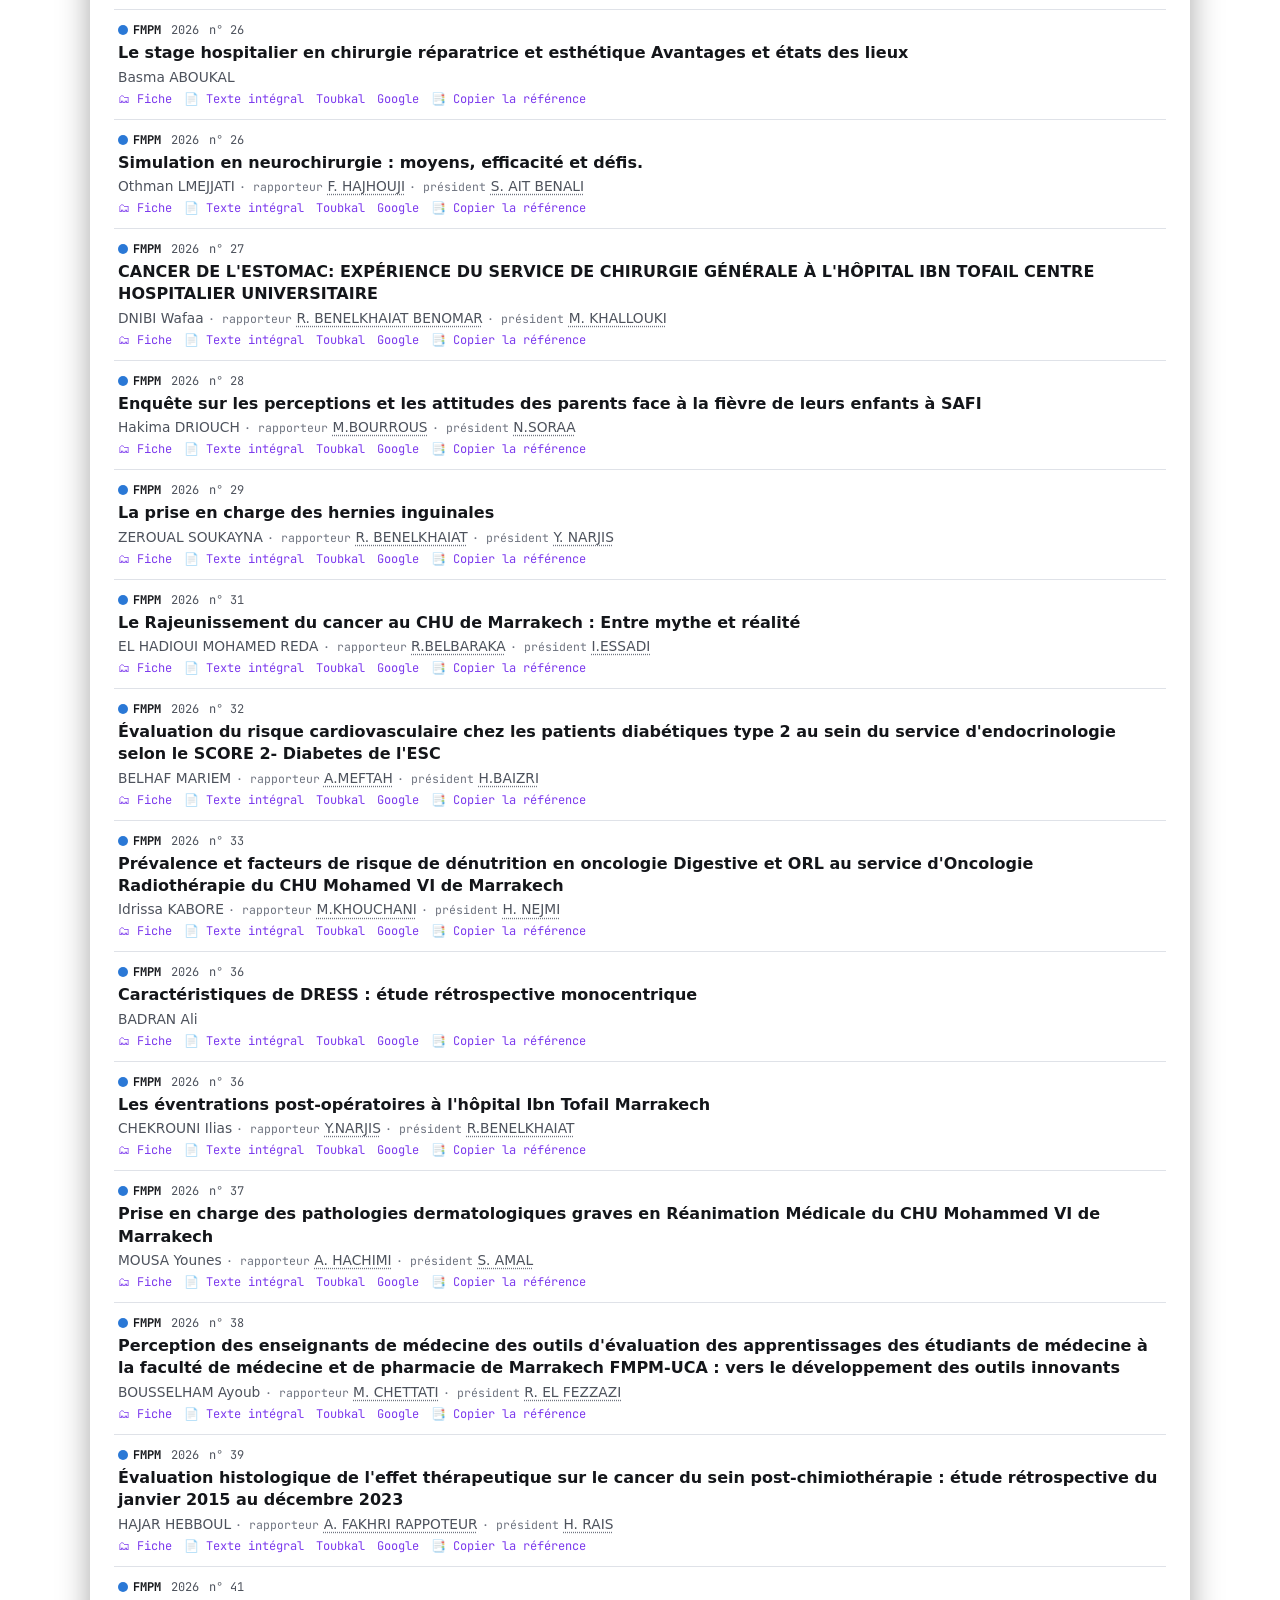
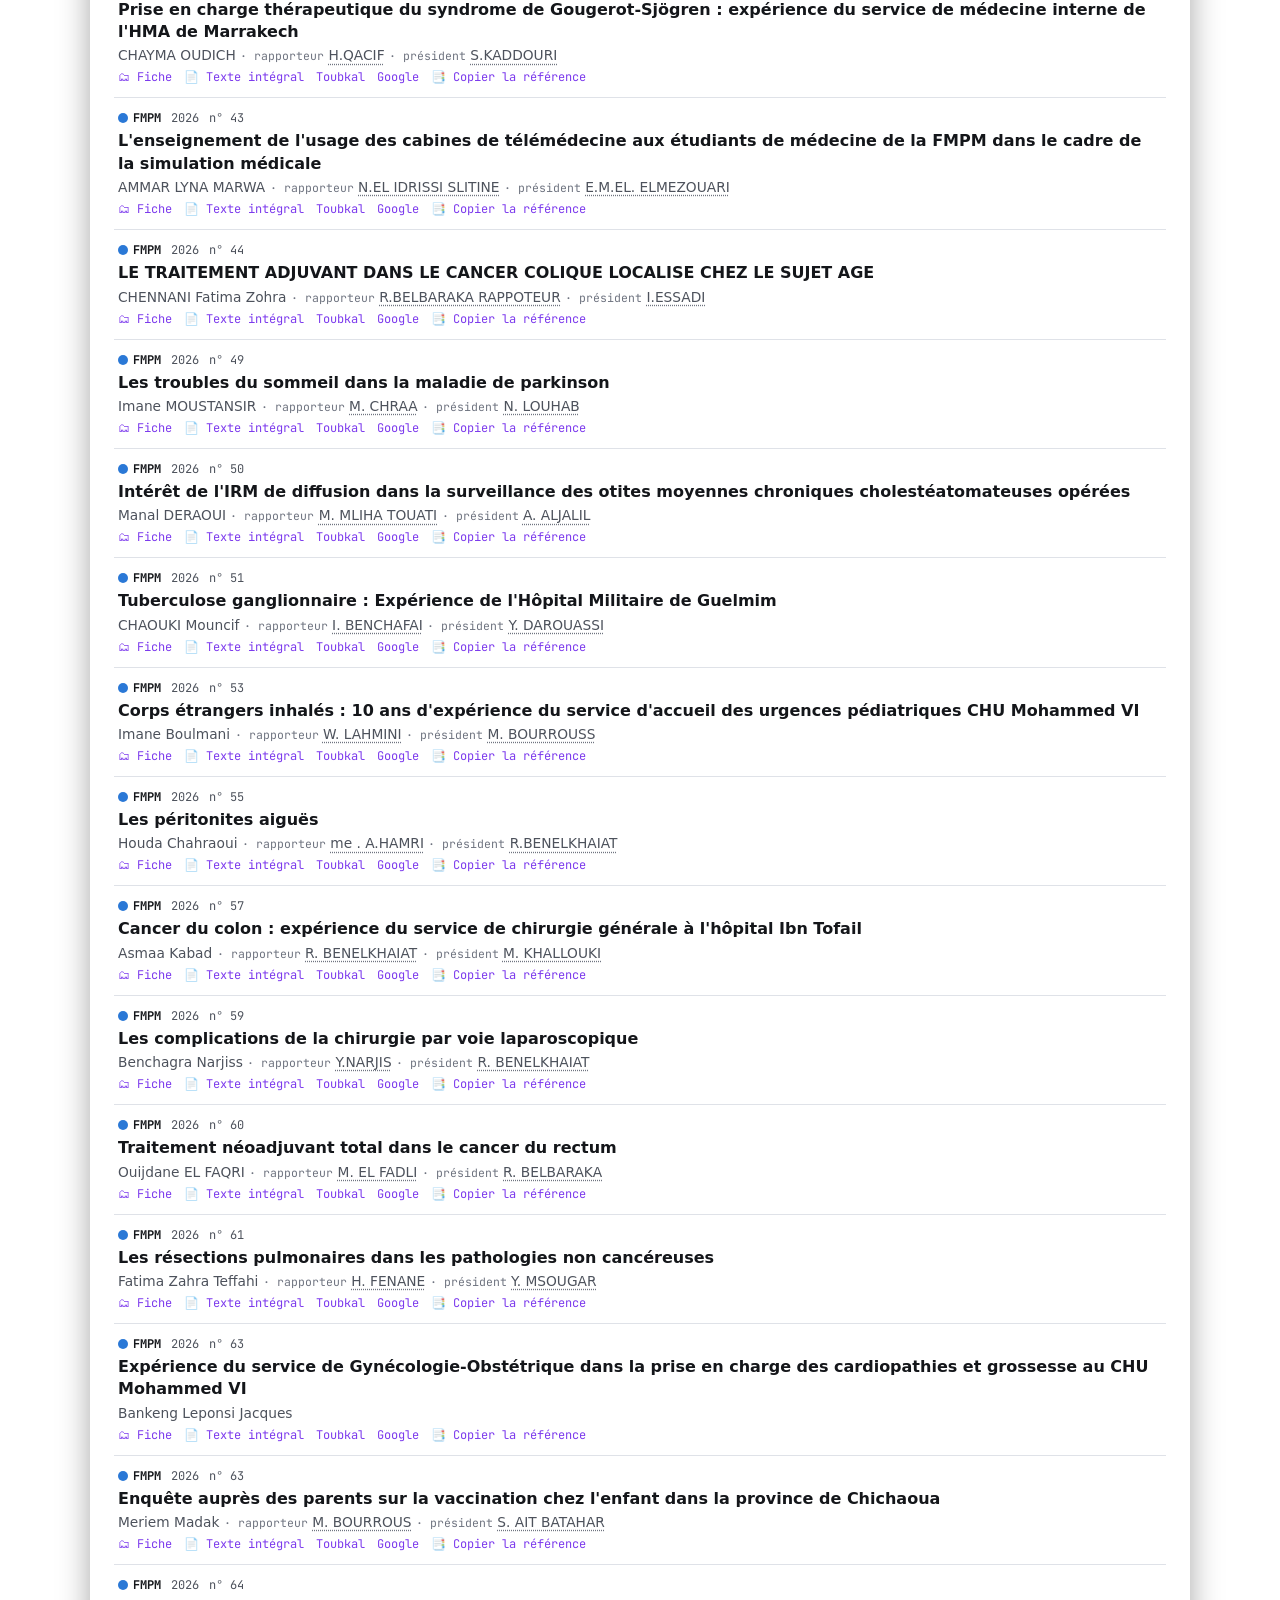
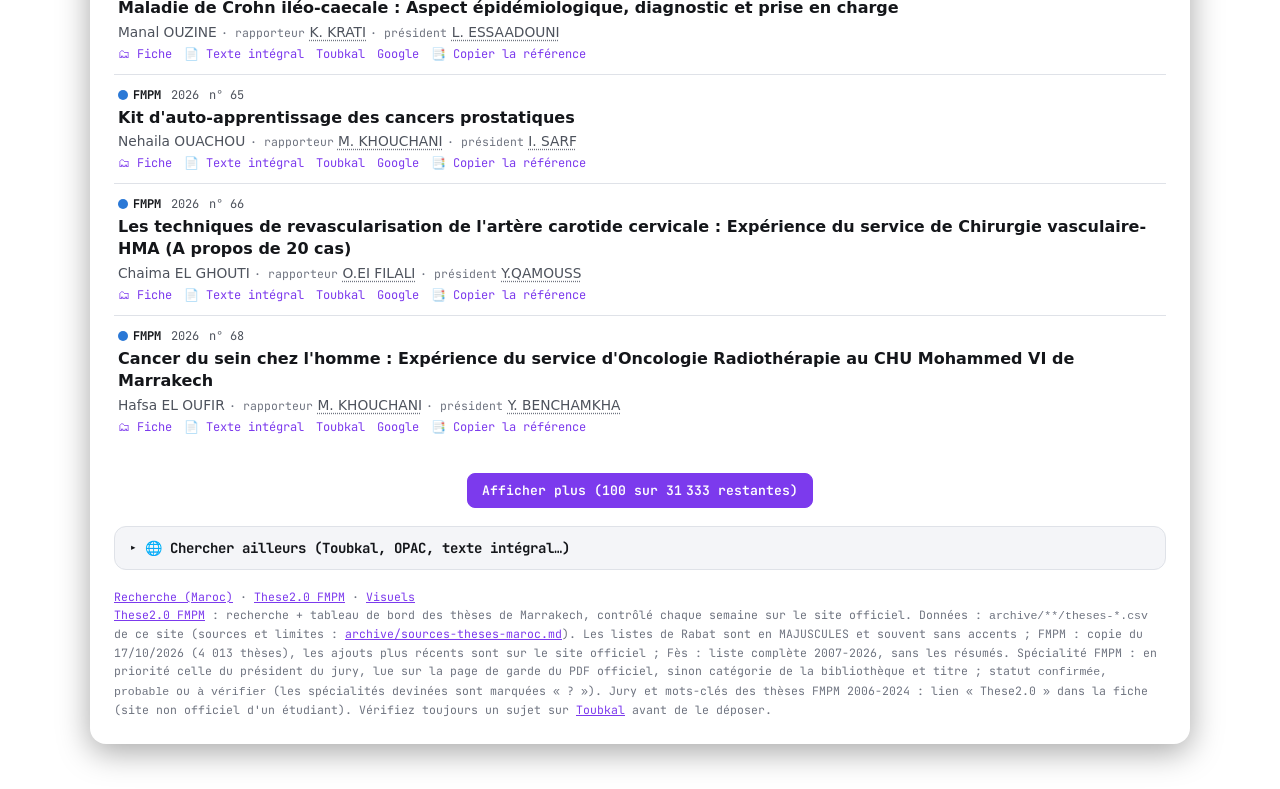
==== commit 2e73f47a: "Search page: FMPM specialty from the final classification (status, statut: field, facet, ? for guess" ====
--- a/index.html
+++ b/index.html
@@ -216,6 +216,7 @@
       text-decoration: underline dotted var(--text-muted); text-underline-offset: 3px;
     }
     button.pivot:hover { color: var(--accent); text-decoration-color: var(--accent); }
+    button.pivot.tag { padding: 1px 6px; border-radius: 4px; background: var(--warn-bg); color: var(--warn-text); font-size: .75rem; }   /* guessed specialty status */
     .res-kw { display: flex; flex-wrap: wrap; gap: 4px 6px; font-family: var(--text-font); font-size: .78rem; }
     .kw { border: 1px solid var(--border); border-radius: 999px; padding: 1px 8px; background: var(--panel); color: var(--text-secondary); text-decoration: none; }
     .kw:hover { border-color: var(--accent); color: var(--accent); }
@@ -302,7 +303,7 @@
     <p class="hint" id="hint" hidden>
       Sans accents ni majuscules : <code>diabete</code> trouve « DIABÈTE ». Tous les mots doivent être présents.
       <code>"pied bot"</code> expression exacte · <code>-enfant</code> exclure · <code>lupus|les</code> l'un ou l'autre ·
-      <code>titre:</code> <code>auteur:</code> <code>rapporteur:</code> <code>jury:</code> <code>motcle:</code> <code>spe:</code> (spécialité de la liste officielle FMPM) <code>option:chirurgie</code> (<code>medecine</code>, <code>biologie</code>) <code>cat:</code> (libellé de la source) <code>code:</code> <code>resume:</code> cibler un champ · <code>langue:en</code> ·
+      <code>titre:</code> <code>auteur:</code> <code>rapporteur:</code> <code>jury:</code> <code>motcle:</code> <code>spe:</code> (spécialité de la liste officielle FMPM) <code>option:chirurgie</code> (<code>medecine</code>, <code>biologie</code>) <code>statut:confirmee</code> (spécialité FMPM : <code>probable</code>, <code>"a verifier"</code>, <code>verifiee</code>) <code>cat:</code> (libellé de la source) <code>code:</code> <code>resume:</code> cibler un champ · <code>langue:en</code> ·
       <code>annee:2020</code> <code>annee:2015-2020</code> <code>annee:&gt;2018</code> · <code>fac:fes</code> (<code>fmpm</code>, <code>fmpr</code>, <code>med</code>, <code>pharma</code>, <code>fes</code>).
       Bangs (comme searchAIO, ouvrent la source externe avec Entrée) : <code>!toubkal</code> <code>!t2</code> <code>!opac</code> <code>!gfmpm</code> <code>!gfes</code> <code>!these</code> <code>!cismef</code>.
       Les noms, mots-clés et spécialités soulignés en pointillé se cliquent : ils lancent la recherche correspondante.
@@ -371,7 +372,7 @@
     <a href="these2/">These2.0 FMPM</a> : recherche + tableau de bord des thèses de Marrakech, contrôlé chaque semaine sur le site officiel.
     Données : <code>archive/**/theses-*.csv</code> de ce site (sources et limites : <a href="archive/sources-theses-maroc.md">archive/sources-theses-maroc.md</a>).
     Les listes de Rabat sont en MAJUSCULES et souvent sans accents ; FMPM : copie du 17/10/2026 (4 013 thèses), les ajouts plus récents sont sur le site officiel ; Fès : liste complète 2007-2026, sans les résumés.
-    Spécialité FMPM : celle du président du jury, lue sur la page de garde du PDF officiel.
+    Spécialité FMPM : en priorité celle du président du jury, lue sur la page de garde du PDF officiel, sinon catégorie de la bibliothèque et titre ; statut <code>confirmée</code>, <code>probable</code> ou <code>à vérifier</code> (les spécialités devinées sont marquées « ? »).
     Jury et mots-clés des thèses FMPM 2006-2024 : lien « These2.0 » dans la fiche (site non officiel d'un étudiant).
     Vérifiez toujours un sujet sur <a href="https://toubkal.imist.ma/search" target="_blank" rel="noopener noreferrer">Toubkal</a> avant de le déposer.
   </footer>
@@ -440,6 +441,10 @@
 // official PDF, archive/specialites/page_de_garde.py). Specialty = the jury president's, from the official
 // list; it wins over the These2.0 label. Names fill president/rapporteur only where These2.0 has none.
 const FMPM_COVER = { file: 'archive/fmpm/theses-fmpm-page-de-garde.csv', match: /^theses-fmpm-page-de-garde\.csv$/ };
+// Light (≈2 MB), always loaded: FINAL FMPM specialty per thesis (archive/specialites/classer_fmpm.py), crossing
+// cover page, library/These2.0 category and title. Gives spe/opt + a Statut (confirmée | probable | à vérifier |
+// vérifiée); wins over the cover layer and the These2.0 mapping. Absent file = previous behaviour.
+const FMPM_CLASS = { file: 'archive/fmpm/theses-fmpm-specialites.csv', match: /^theses-fmpm-specialites\.csv$/ };
 // Official FMPM specialty list (archive/specialites/liste-specialites-fmpm-2024.pdf) and the table that
 // maps each source's own label (These2.0 category, Fès spécialité, FMPR pharmacie thème) onto it.
 const SPE_TABLE = { file: 'archive/specialites/correspondance-specialites.csv', match: /^correspondance-specialites\.csv$/ };
@@ -617,7 +622,14 @@
   const m = rec.cat ? SPE_MAP.get(`${SPE_SRC[rec.src]}|${norm(rec.cat)}`) : null;
   rec.spe = m ? m.spe : ''; rec.opt = m ? m.opt : ''; rec.speNote = m ? m.rem : '';
   if (c && c.spe) { rec.spe = c.spe; rec.opt = c.opt; rec.speNote = `page de garde : ${c.rule}${c.presT ? ` — président : ${c.presT}` : ''}`; }
-  rec.nP = norm(rec.spe); rec.nO = norm(rec.opt);
+  rec.speStatus = ''; rec.speWhy = '';
+  const k = rec.cls;                                      // final classification (theses-fmpm-specialites.csv)
+  if (k) {                                                // no specialty there → keep the fallback, marked « ? »
+    if (k.spe) { rec.spe = k.spe; rec.opt = k.opt; }
+    rec.speStatus = k.status; rec.speWhy = k.why + (!k.spe && rec.speNote ? ` ; à défaut : ${rec.speNote}` : '');
+    rec.speNote = [k.status, k.why].filter(Boolean).join(' — ');
+  }
+  rec.nP = norm(rec.spe); rec.nO = norm(rec.opt); rec.nSt = norm(rec.speStatus);
   rec.nJ = norm([rec.pres, rec.jury].join(' ; '));
   rec.nK = norm(rec.kw);
   rec.nS = norm(rec.cat);
@@ -669,6 +681,32 @@
   return n;
 }
 
+// Final FMPM classification: one row per thesis (year + N°, same official list). Reads only the columns it
+// needs, so a copy without « These2.0 » (public mirror) works the same.
+function mergeClass(rows) {
+  const byKey = new Map();                                // year + N° → records (a few N° are used twice)
+  for (const r of DB) if (r.src === 'fmpm') { const k = `${r.year}-${+r.num}`; byKey.set(k, [...(byKey.get(k) || []), r]); }
+  let n = 0;
+  for (const r of rows) {
+    const recs = byKey.get(`${+r['Année']}-${+r['N°']}`) || [];
+    const rec = recs.length < 2 ? recs[0]
+      : recs.find(x => x.nT === norm(r['Titre'] || '')) || recs.find(x => x.nA === norm(r['Auteur'] || ''));
+    const status = (r['Statut'] || '').trim();
+    if (!rec || !status) continue;
+    const src = r['Source retenue'] || '', rule = r['Règle page de garde'] || '';
+    let how = src;
+    if (/^page de garde/.test(src) && /^(président|rapporteur)/.test(rule)) {
+      const who = rule.match(/^\S+/)[0], tit = who === 'président' ? r['Titre du président'] : r['Titre du rapporteur'];
+      const why = (rule.match(/\(.*\)/) || [''])[0];
+      how = `page de garde : ${who}${tit ? ' ' + tit : ''}${why ? ' ' + why : ''}`;
+    }
+    rec.cls = { spe: r['Spécialité FMPM'] || '', opt: r['Option FMPM'] || '', status,
+                why: [how, r['Raison (à vérifier)']].filter(Boolean).join(' ; ') };
+    n++;
+  }
+  return n;
+}
+
 function mergeFesFull(rows) {
   const byPdf = new Map(DB.filter(r => r.src === 'fmpdf').map(r => [r.pdf, r]));
   let n = 0;
@@ -713,20 +751,21 @@
 async function loadAll() {
   const t0 = performance.now();
   const opt = f => f ? fetchText(f).then(parseCSV).catch(() => null) : null;   // in parallel; absent = fine
-  const t2 = opt(T2_FMPM.file), fesSpec = opt(FES_SPEC.file), speTable = opt(SPE_TABLE.file), cover = opt(FMPM_COVER.file);
+  const t2 = opt(T2_FMPM.file), fesSpec = opt(FES_SPEC.file), speTable = opt(SPE_TABLE.file), cover = opt(FMPM_COVER.file), cls = opt(FMPM_CLASS.file);
   await Promise.all(SOURCES.map(async s => {
     try { addRecords(s, parseCSV(await fetchText(s.file))); }
     catch (e) { loaded[s.id] = e; }
   }));
-  applyLayers(await fesSpec, await speTable, await t2, await cover);
+  applyLayers(await fesSpec, await speTable, await t2, await cover, await cls);
   afterLoad(performance.now() - t0);
 }
 
-let fesSpecCount = 0, coverCount = 0;
-function applyLayers(fesSpecRows, speRows, t2RowsIn, coverRows) {
+let fesSpecCount = 0, coverCount = 0, classCount = 0;
+function applyLayers(fesSpecRows, speRows, t2RowsIn, coverRows, classRows) {
   if (speRows) loadSpeTable(speRows);
   if (fesSpecRows && typeof loaded.fmpdf === 'number') fesSpecCount = mergeFesSpec(fesSpecRows);
   if (coverRows && typeof loaded.fmpm === 'number') coverCount = mergeCover(coverRows);
+  if (classRows && typeof loaded.fmpm === 'number') classCount = mergeClass(classRows);
   applyT2Rows(t2RowsIn);
   DB.forEach(setDerived);
 }
@@ -798,7 +837,7 @@
   pickedFesFull = files.find(f => FES_FULL.match.test(f.name)) || null;
   if (!SOURCES.some(s => typeof loaded[s.id] === 'number')) { toast('Aucun fichier theses-*.csv reconnu.'); return; }
   const pick = async m => { const f = files.find(f => m.match.test(f.name)); return f ? parseCSV(await f.text()) : null; };
-  applyLayers(await pick(FES_SPEC), await pick(SPE_TABLE), await pick(T2_FMPM), await pick(FMPM_COVER));
+  applyLayers(await pick(FES_SPEC), await pick(SPE_TABLE), await pick(T2_FMPM), await pick(FMPM_COVER), await pick(FMPM_CLASS));
   afterLoad(performance.now() - t0);
 }
 
@@ -830,6 +869,7 @@
   cat: 'cat', categorie: 'cat', theme: 'cat',
   spe: 'spe', specialite: 'spe', specialty: 'spe',
   option: 'opt', opt: 'opt',
+  statut: 'statut', status: 'statut', st: 'statut',
   langue: 'lang', lang: 'lang', l: 'lang',
   code: 'code', n: 'code',
   resume: 'abs', abstract: 'abs', abs: 'abs',
@@ -902,6 +942,7 @@
     case 'cat': return ['nS'];
     case 'spe': return ['nP'];
     case 'opt': return ['nO'];
+    case 'statut': return ['nSt'];
     case 'lang': return ['nL'];
     case 'code': return ['nC'];
     case 'abs': return ['nAbs'];
@@ -1098,9 +1139,12 @@
 function people(s, terms) { return splitNames(s).map(n => pivot(n, personQuery(n), terms)).join(SEP); }
 function catPivot(r, cls) { return r.cat ? pivot(r.cat, `cat:"${qv(r.cat)}"`, null, cls) : ''; }
 // Official FMPM specialty when the source label maps onto one, else the source's own label.
+// A guessed FMPM specialty (statut probable / à vérifier) is marked « ? ».
+const speGuess = r => /^(probable|à vérifier)$/.test(r.speStatus);
 function spePivot(r, cls) {
   if (!r.spe) return catPivot(r, cls);
-  return `<button type="button" class="${cls || 'pivot'}" data-q="${esc(`spe:"${qv(r.spe)}"`)}" title="Spécialité (liste officielle FMPM, ${esc(optShort(r.opt))}) — d'après « ${esc(r.cat)} »">${esc(r.spe)}</button>`;
+  const from = r.speStatus ? r.speNote : `d'après « ${r.cat} »`;
+  return `<button type="button" class="${cls || 'pivot'}" data-q="${esc(`spe:"${qv(r.spe)}"`)}" title="Spécialité (liste officielle FMPM, ${esc(optShort(r.opt))}) — ${esc(from)}">${esc(r.spe)}${speGuess(r) ? ' ?' : ''}</button>`;
 }
 function kwPivots(r, terms, max = Infinity) { return r.kws.slice(0, max).map(k => pivot(k, `motcle:"${qv(k)}"`, terms, 'kw')).join(''); }
 const fromT2 = r => !!(r.t2 && t2State === 'on');
@@ -1170,7 +1214,7 @@
       ${row('N°', esc(r.num))}
       ${row('Code', r.code && highlight(r.code, terms))}
       ${row('Faculté', esc(`${s.fullName} — ${s.filiere}`))}
-      ${row('Spécialité FMPM', (r.spe || r.opt) && `${r.spe ? spePivot(r) : '<em>non attribuée</em>'} <span class="sep">·</span> ${pivot(optShort(r.opt), `option:${qv(optShort(r.opt))}`)}${r.speNote ? ` <span class="unoff">${esc(r.speNote)}</span>` : ''}`)}
+      ${row('Spécialité FMPM', (r.spe || r.opt || r.speStatus) && `${r.spe ? spePivot(r) : '<em>non attribuée</em>'}${r.opt ? ` <span class="sep">·</span> ${pivot(optShort(r.opt), `option:${qv(optShort(r.opt))}`)}` : ''}${r.speStatus ? ` <span class="sep">·</span> ${pivot(r.speStatus, `statut:"${qv(r.speStatus)}"`, null, speGuess(r) ? 'pivot tag' : 'pivot')}${r.speWhy ? ` <span class="unoff">${esc(r.speWhy)}</span>` : ''}` : r.speNote ? ` <span class="unoff">${esc(r.speNote)}</span>` : ''}`)}
       ${row('Catégorie source' + (r.t2 && r.t2.cat && fromT2(r) ? un : ''), r.cat && (catPivot(r) + (fromT2(r) && r.t2.catPath ? ` <span class="unoff">${esc(r.t2.catPath)}</span>` : '') + (!r.spe && !r.opt && r.speNote ? ` <span class="unoff">${esc(r.speNote)}</span>` : '')))}
       ${row('Langue' + un, esc(r.lang))}
       ${row('Président' + un, r.pres && people(r.pres, terms))}
@@ -1219,9 +1263,10 @@
   $('facetBody').innerHTML =
     col('Spécialités (liste FMPM)', topCounts(hits, r => r.spe ? [[qv(r.spe), r.spe]] : []), it => `spe:"${it.key}"`, 'Aucune spécialité connue pour ces thèses.') +
     col('Options (liste FMPM)', topCounts(hits, r => r.opt ? [[qv(optShort(r.opt)), optShort(r.opt)]] : []), it => `option:${it.key}`, '—') +
+    (classCount ? col('Statut (spécialité)', topCounts(hits, r => r.speStatus ? [[qv(r.speStatus), r.speStatus]] : []), it => `statut:"${it.key}"`, 'FMPM seulement.') : '') +
     col('Rapporteurs / jury', topCounts(hits, r => r.people), it => personQuery(it.label), 'Aucun rapporteur dans ces listes.') +
     (t2State === 'on' ? col('Mots-clés', topCounts(hits, r => r.kws.map(k => [qv(k), k])), it => `motcle:"${it.key}"`, 'Mots-clés : FMPM 2006-2024 seulement (These2.0).') : '') +
-    `<p class="ext-note">Comptés sur les ${hits.length.toLocaleString('fr-FR')} résultats. Spécialités et options : <a href="archive/specialites/liste-specialites-fmpm-2024.pdf" target="_blank" rel="noopener noreferrer">liste officielle de la FMPM</a>, déduites du libellé de chaque source — ${t2State === 'on' ? 'FMPM (catégorie These2.0), ' : ''}Fès (spécialité CDIM), FMPR pharmacie (thème, rare) ; table : <code>archive/specialites/correspondance-specialites.csv</code>.
+    `<p class="ext-note">Comptés sur les ${hits.length.toLocaleString('fr-FR')} résultats. Spécialités et options : <a href="archive/specialites/liste-specialites-fmpm-2024.pdf" target="_blank" rel="noopener noreferrer">liste officielle de la FMPM</a>, déduites du libellé de chaque source — ${classCount ? 'FMPM (classement final : page de garde, bibliothèque, titre — statut confirmée / probable / à vérifier ; <code>archive/fmpm/theses-fmpm-specialites.csv</code>), ' : t2State === 'on' ? 'FMPM (catégorie These2.0), ' : ''}Fès (spécialité CDIM), FMPR pharmacie (thème, rare) ; table : <code>archive/specialites/correspondance-specialites.csv</code>.
       Rapporteurs : FMPR, Fès${t2State === 'on' ? ', FMPM (These2.0, + président et jury)' : ''}. Les noms sont regroupés sans titres ni initiales — un même professeur peut encore apparaître sous deux formes.</p>`;
 }
 function addToQuery(term) {
@@ -1285,9 +1330,9 @@
 }
 
 function exportCsv() {
-  const cols = ['Faculté', 'Filière', 'Année', 'N°', 'Code', 'Auteur', 'Titre', 'Rapporteur', 'Président', 'Jury', 'Spécialité FMPM', 'Option FMPM', 'Catégorie source', 'Mots-clés', 'Langue', 'Remarque', 'Texte intégral', 'Liste source', 'Source des champs jury/mots-clés'];
+  const cols = ['Faculté', 'Filière', 'Année', 'N°', 'Code', 'Auteur', 'Titre', 'Rapporteur', 'Président', 'Jury', 'Spécialité FMPM', 'Option FMPM', 'Statut spécialité', 'Catégorie source', 'Mots-clés', 'Langue', 'Remarque', 'Texte intégral', 'Liste source', 'Source des champs jury/mots-clés'];
   const q = v => /[",\n]/.test(v) ? `"${v.replace(/"/g, '""')}"` : v;
-  const lines = [cols.join(',')].concat(last.hits.map(r => [SRC[r.src].long, SRC[r.src].filiere, r.year || '', r.num, r.code, r.author, r.title, r.rapp, r.pres, r.jury, r.spe, optShort(r.opt), r.cat, r.kw, r.lang, r.note, r.pdf, r.srcList, fromT2(r) ? 'These2.0 (non officiel)' : ''].map(v => q(String(v ?? ''))).join(',')));
+  const lines = [cols.join(',')].concat(last.hits.map(r => [SRC[r.src].long, SRC[r.src].filiere, r.year || '', r.num, r.code, r.author, r.title, r.rapp, r.pres, r.jury, r.spe, optShort(r.opt), r.speStatus, r.cat, r.kw, r.lang, r.note, r.pdf, r.srcList, fromT2(r) ? 'These2.0 (non officiel)' : ''].map(v => q(String(v ?? ''))).join(',')));
   const blob = new Blob(['﻿' + lines.join('\r\n')], { type: 'text/csv;charset=utf-8' });
   const a = document.createElement('a');
   a.href = URL.createObjectURL(blob);
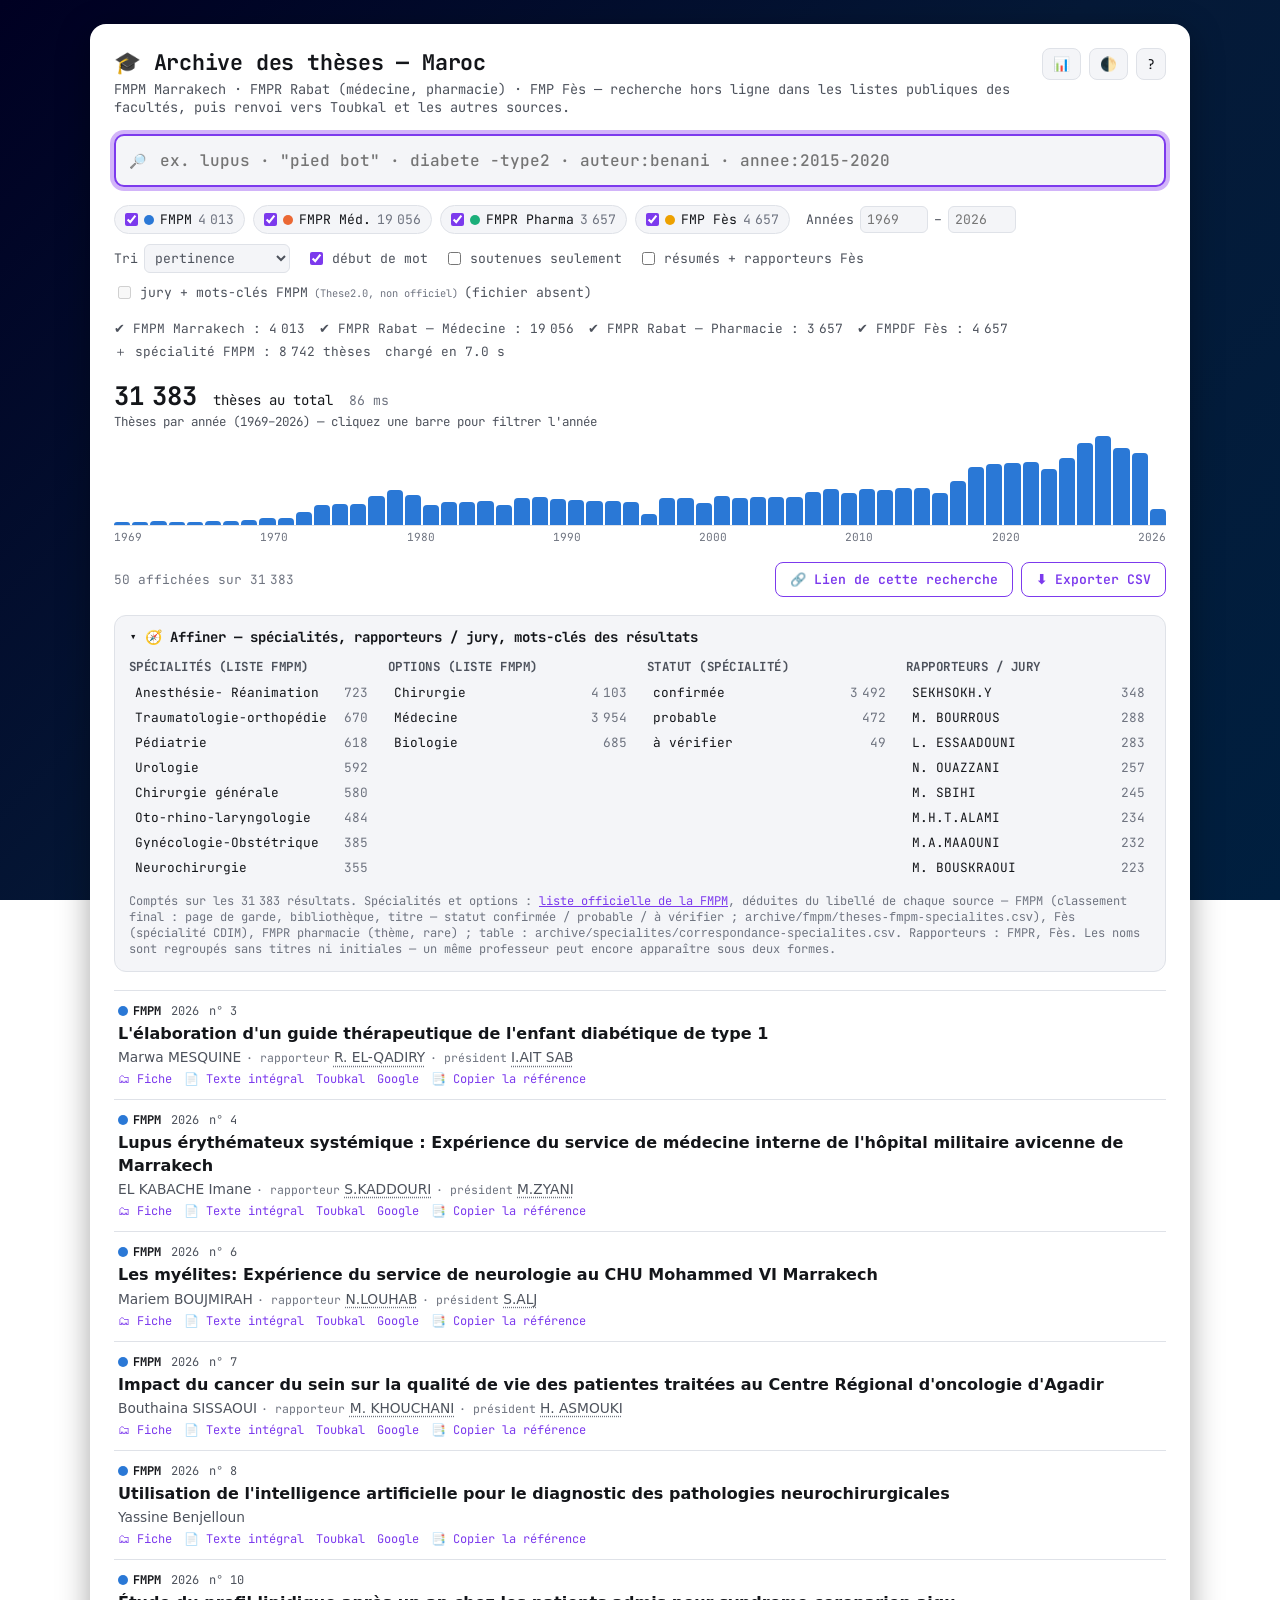
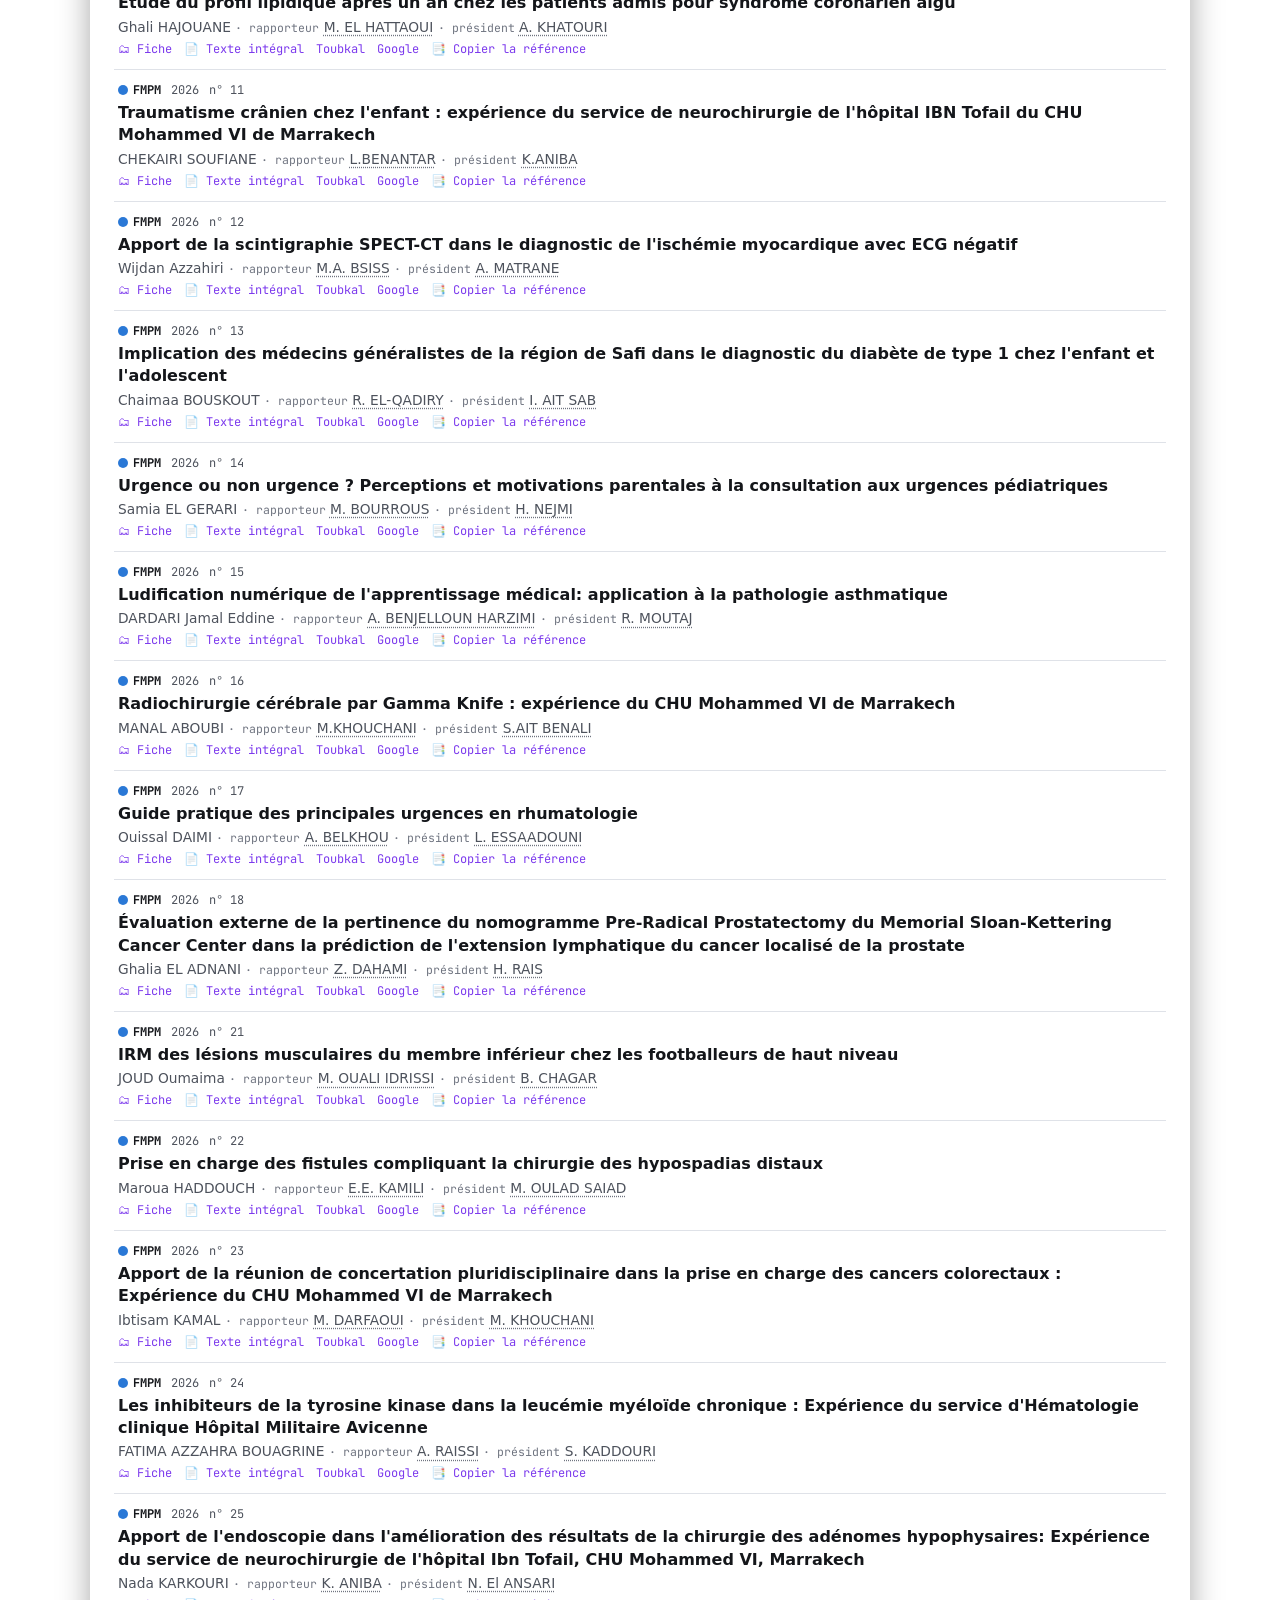
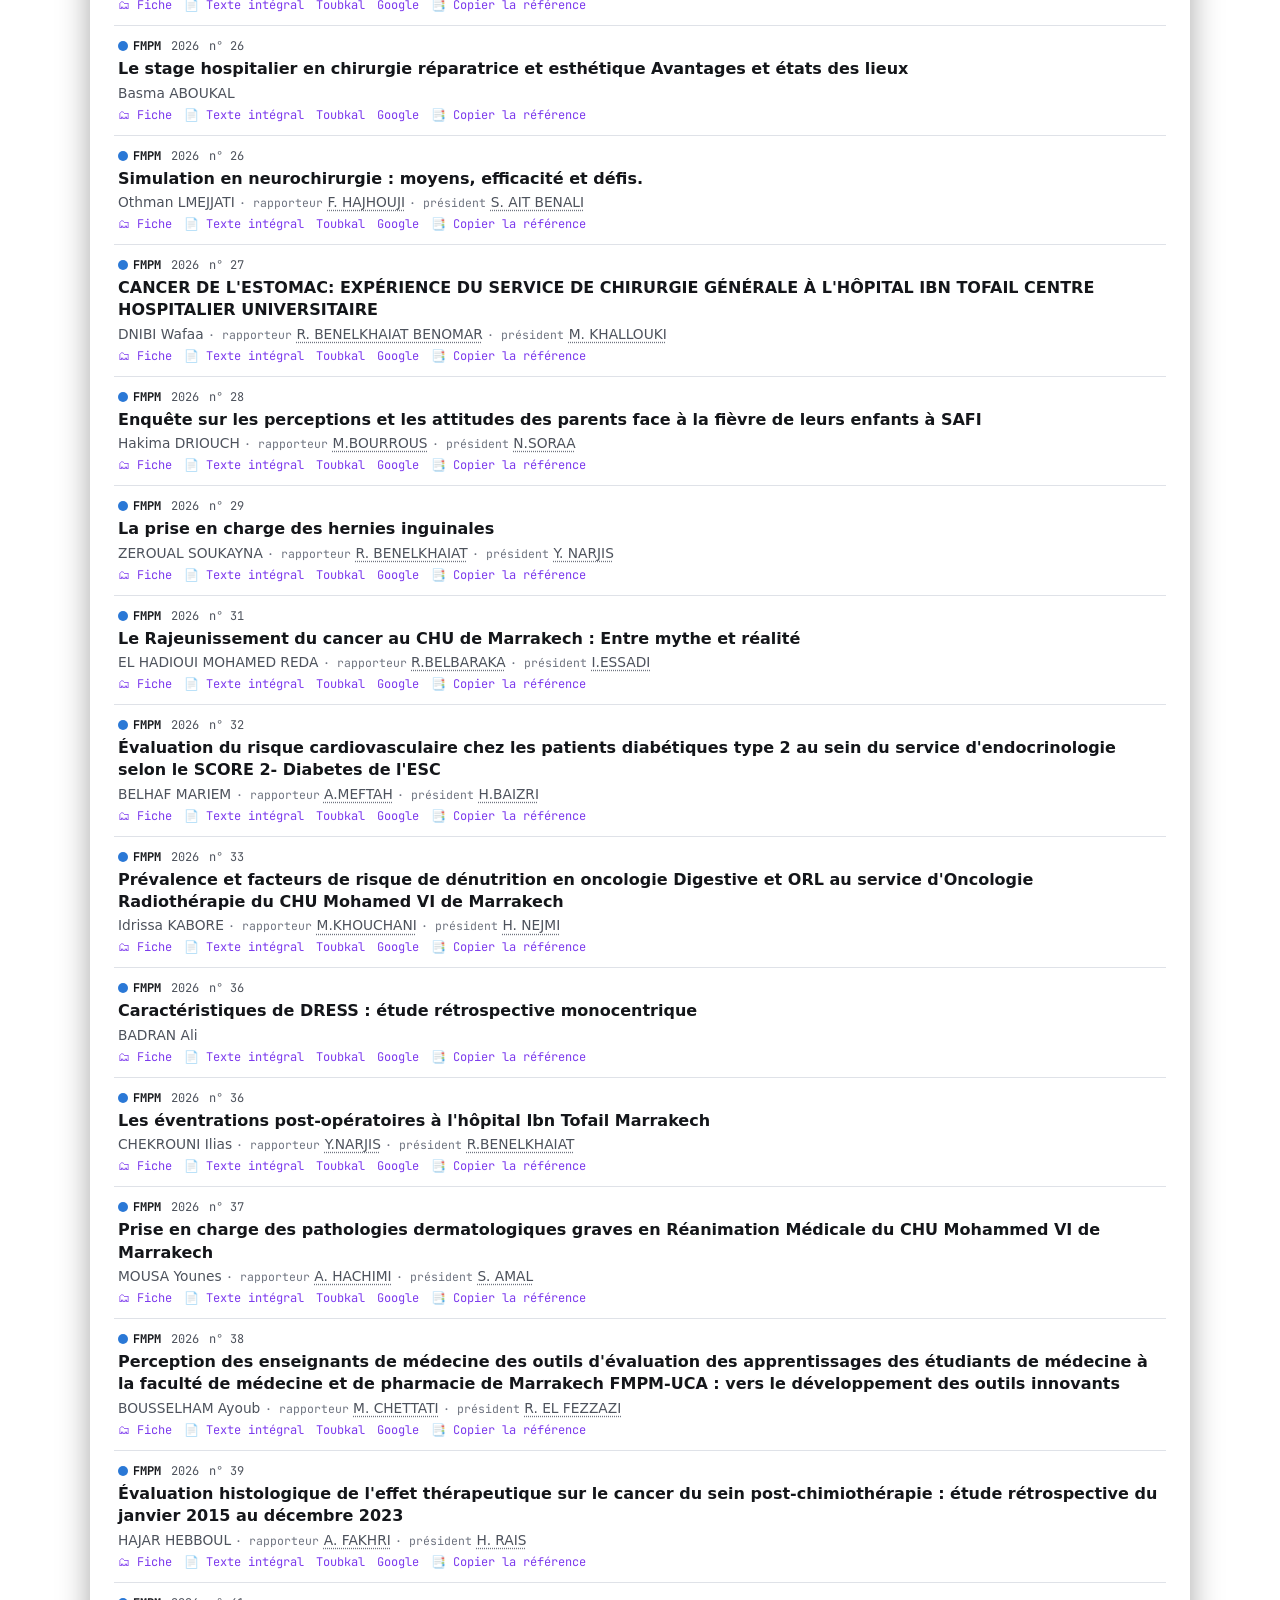
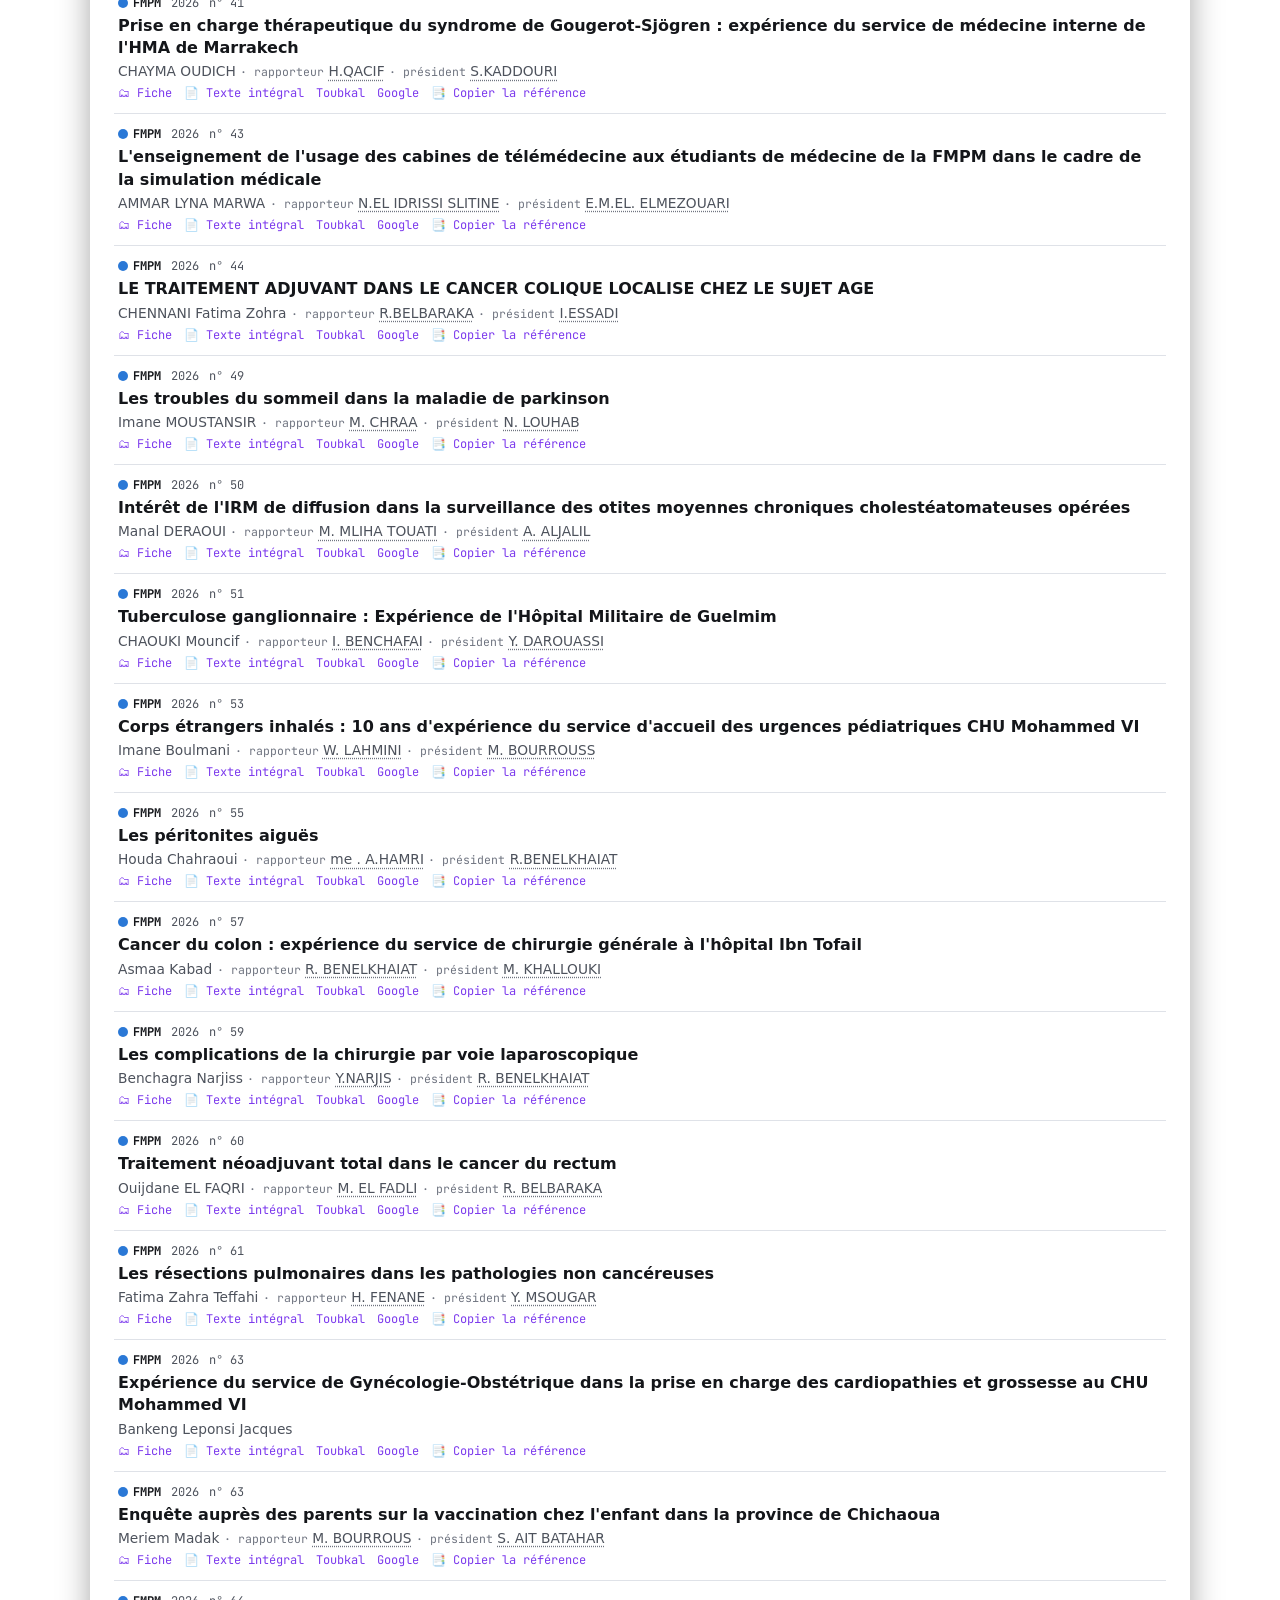
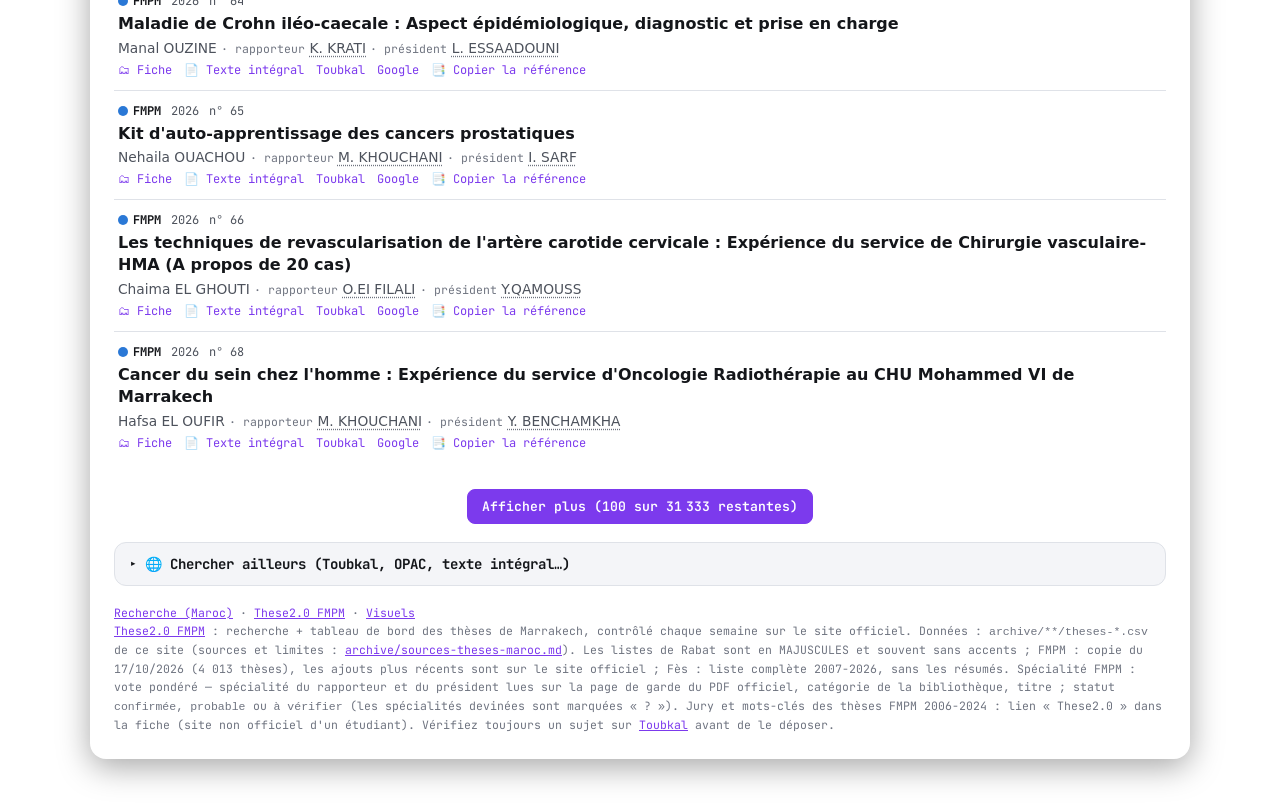
==== commit a2472c9a: "Docs: context files for the final FMPM classification (WIP) Co-Authored-By: Claude Opus 5.5 <noreply" ====
--- a/index.html
+++ b/index.html
@@ -372,7 +372,7 @@
     <a href="these2/">These2.0 FMPM</a> : recherche + tableau de bord des thèses de Marrakech, contrôlé chaque semaine sur le site officiel.
     Données : <code>archive/**/theses-*.csv</code> de ce site (sources et limites : <a href="archive/sources-theses-maroc.md">archive/sources-theses-maroc.md</a>).
     Les listes de Rabat sont en MAJUSCULES et souvent sans accents ; FMPM : copie du 17/10/2026 (4 013 thèses), les ajouts plus récents sont sur le site officiel ; Fès : liste complète 2007-2026, sans les résumés.
-    Spécialité FMPM : en priorité celle du président du jury, lue sur la page de garde du PDF officiel, sinon catégorie de la bibliothèque et titre ; statut <code>confirmée</code>, <code>probable</code> ou <code>à vérifier</code> (les spécialités devinées sont marquées « ? »).
+    Spécialité FMPM : vote pondéré — spécialité du rapporteur et du président lues sur la page de garde du PDF officiel, catégorie de la bibliothèque, titre ; statut <code>confirmée</code>, <code>probable</code> ou <code>à vérifier</code> (les spécialités devinées sont marquées « ? »).
     Jury et mots-clés des thèses FMPM 2006-2024 : lien « These2.0 » dans la fiche (site non officiel d'un étudiant).
     Vérifiez toujours un sujet sur <a href="https://toubkal.imist.ma/search" target="_blank" rel="noopener noreferrer">Toubkal</a> avant de le déposer.
   </footer>
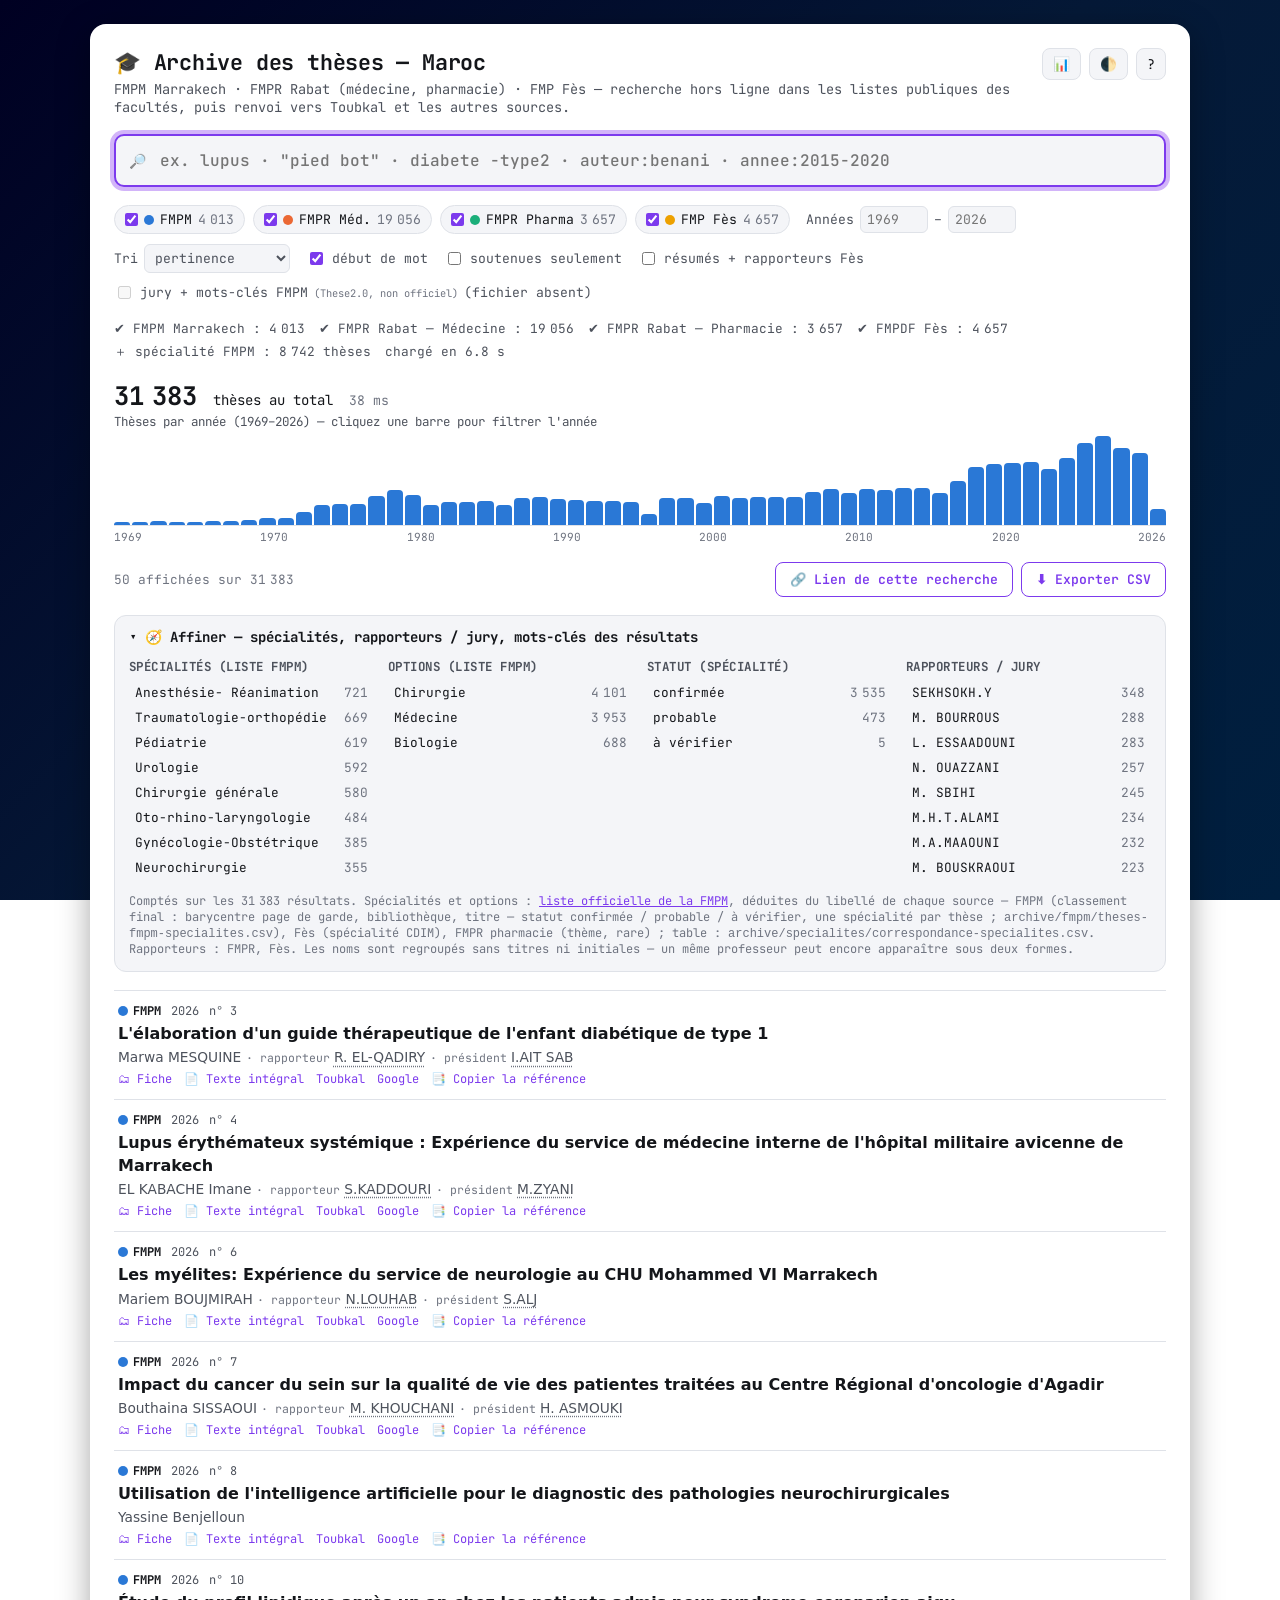
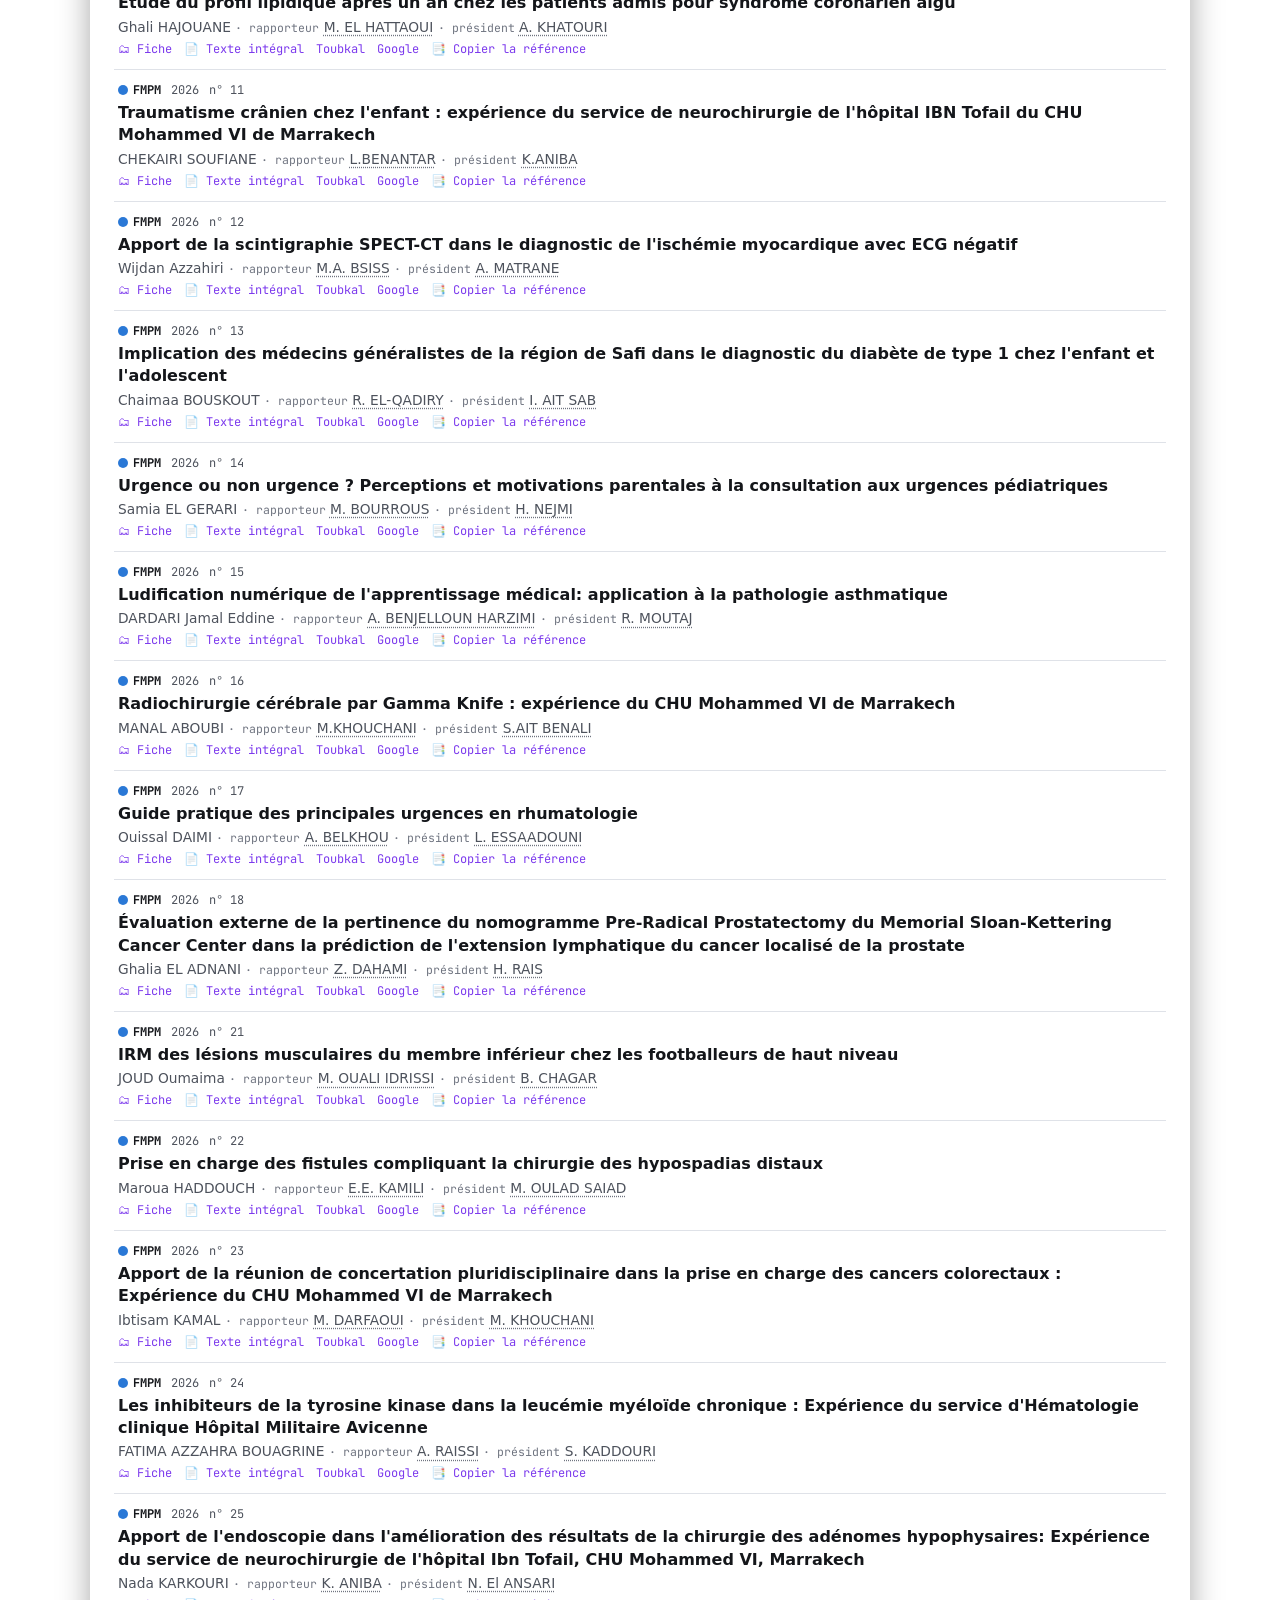
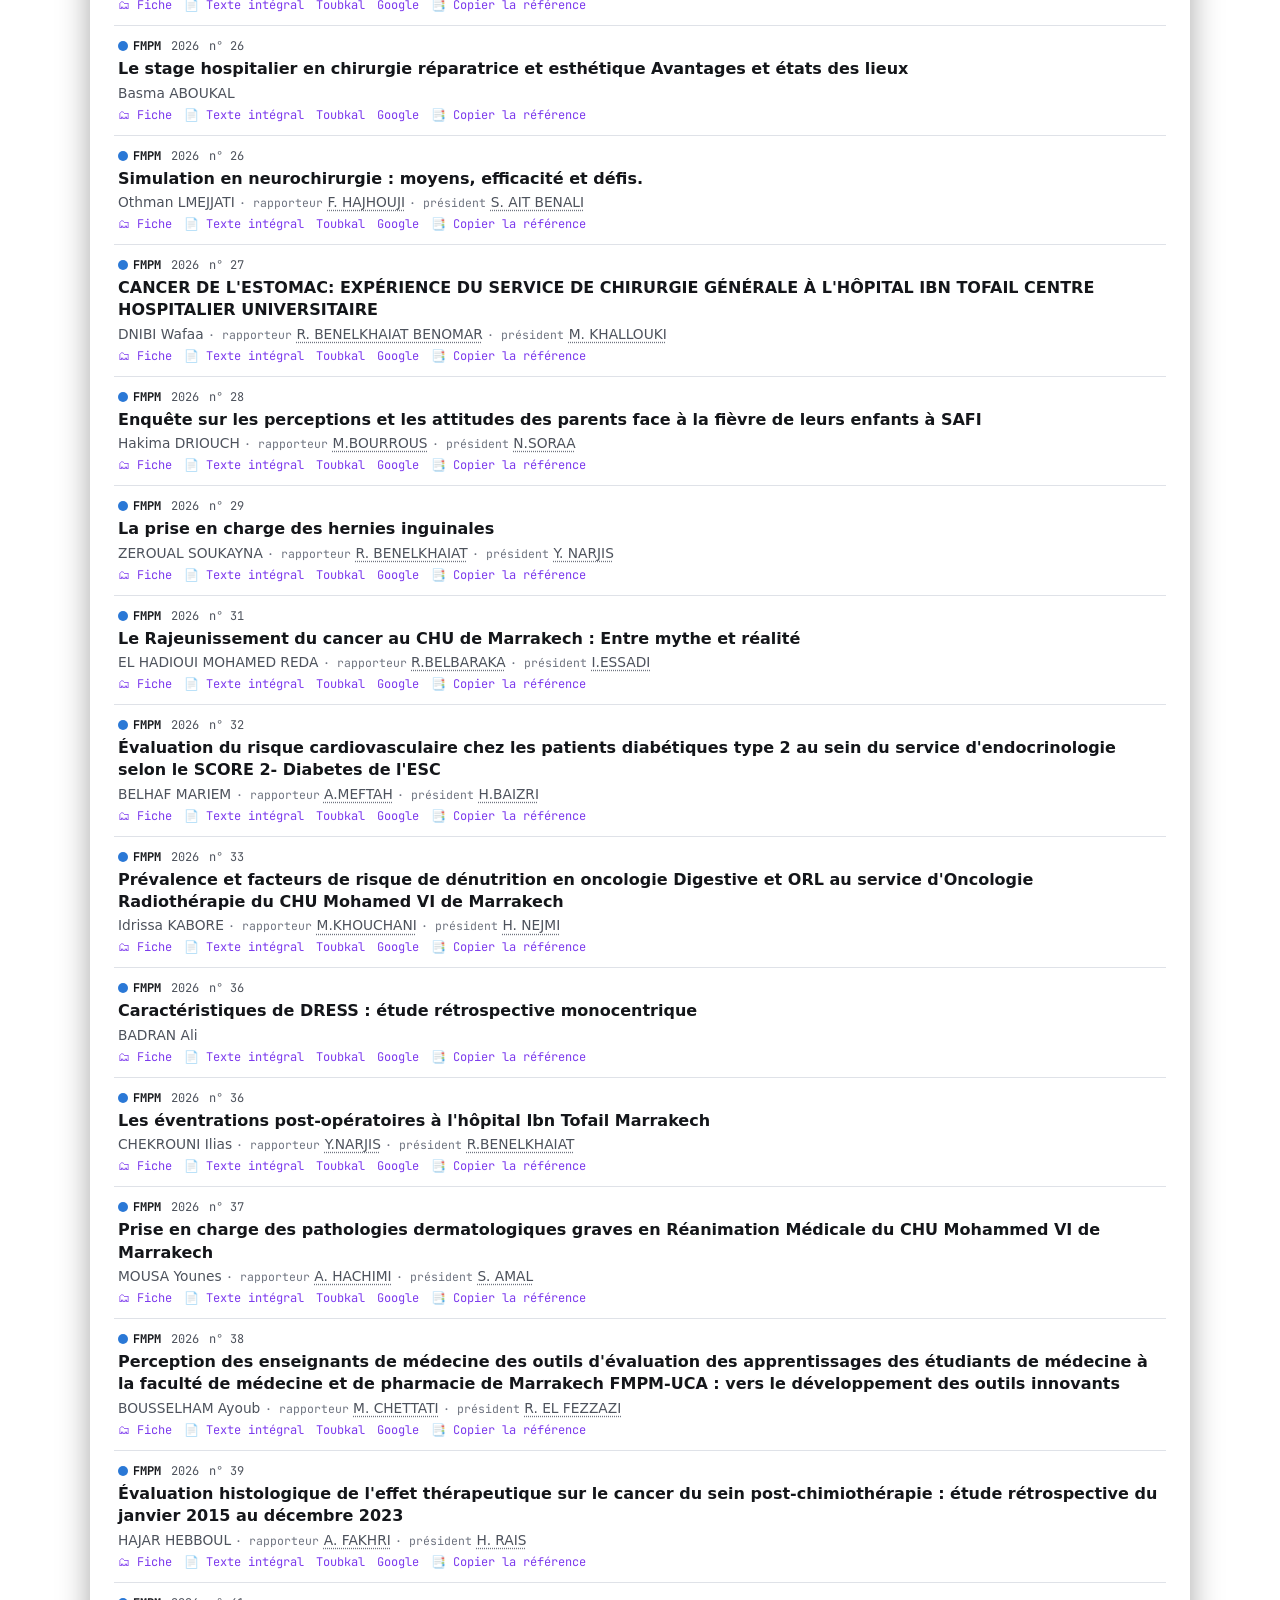
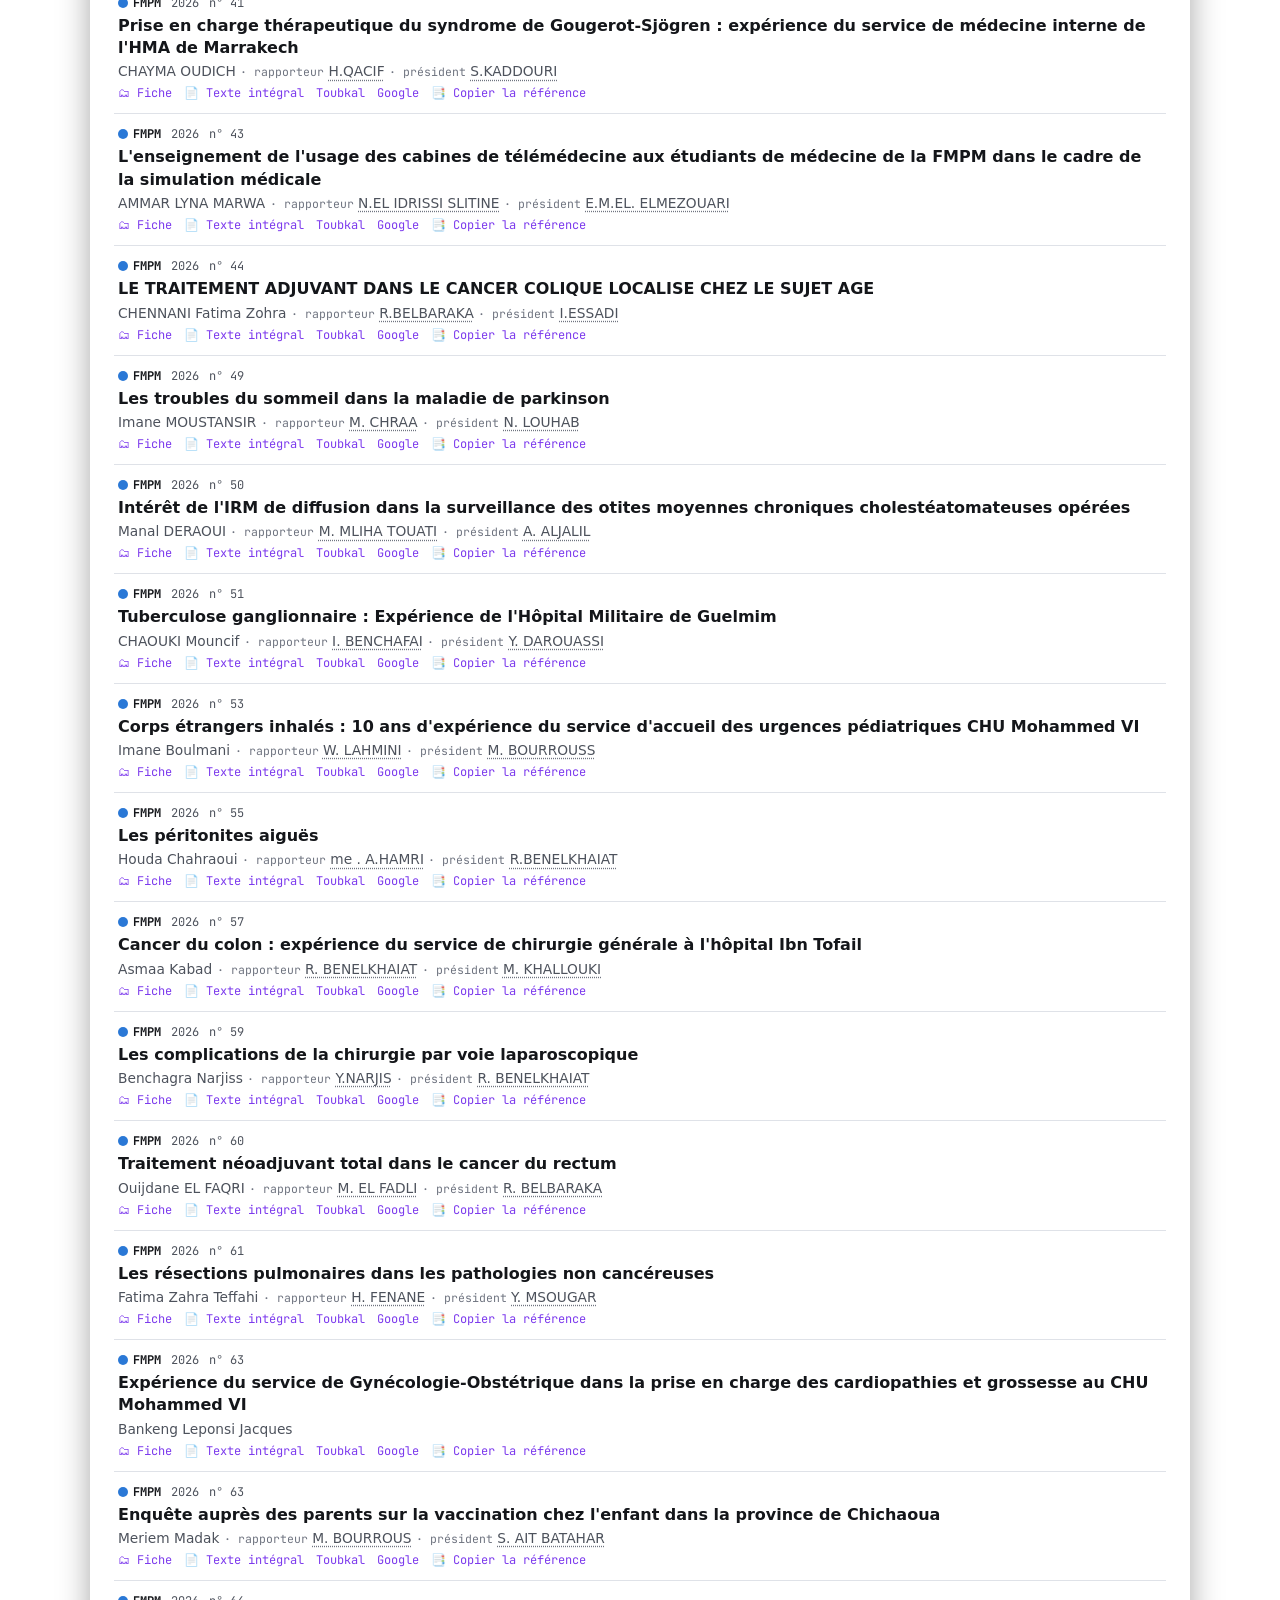
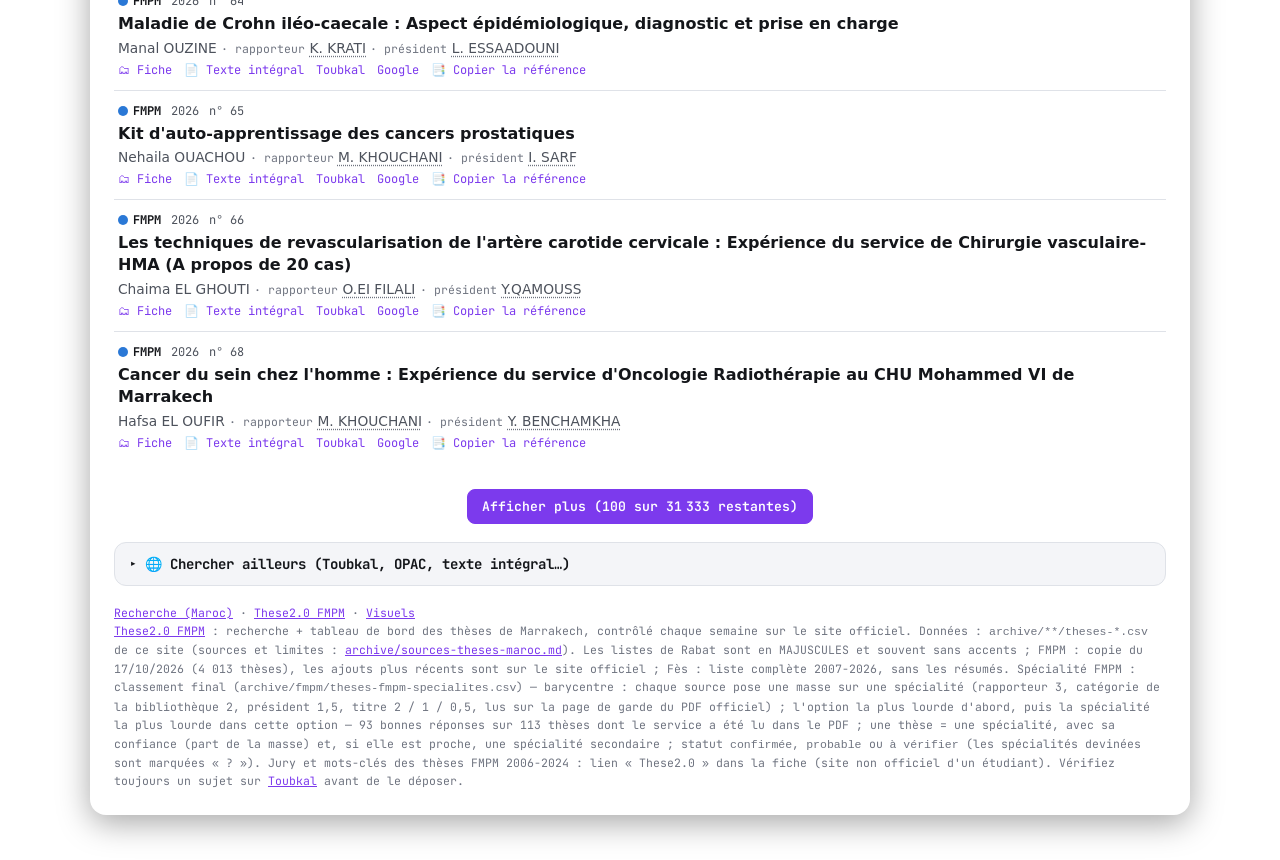
==== commit 46ff621d: "index.html: barycentre confidence, secondary specialty and shares in the fiche (from achma-learning/" ====
--- a/index.html
+++ b/index.html
@@ -372,7 +372,7 @@
     <a href="these2/">These2.0 FMPM</a> : recherche + tableau de bord des thèses de Marrakech, contrôlé chaque semaine sur le site officiel.
     Données : <code>archive/**/theses-*.csv</code> de ce site (sources et limites : <a href="archive/sources-theses-maroc.md">archive/sources-theses-maroc.md</a>).
     Les listes de Rabat sont en MAJUSCULES et souvent sans accents ; FMPM : copie du 17/10/2026 (4 013 thèses), les ajouts plus récents sont sur le site officiel ; Fès : liste complète 2007-2026, sans les résumés.
-    Spécialité FMPM : vote pondéré — spécialité du rapporteur et du président lues sur la page de garde du PDF officiel, catégorie de la bibliothèque, titre ; statut <code>confirmée</code>, <code>probable</code> ou <code>à vérifier</code> (les spécialités devinées sont marquées « ? »).
+    Spécialité FMPM : classement final (<code>archive/fmpm/theses-fmpm-specialites.csv</code>) — barycentre : chaque source pose une masse sur une spécialité (rapporteur 3, catégorie de la bibliothèque 2, président 1,5, titre 2 / 1 / 0,5, lus sur la page de garde du PDF officiel) ; l'option la plus lourde d'abord, puis la spécialité la plus lourde dans cette option — 93 bonnes réponses sur 113 thèses dont le service a été lu dans le PDF ; une thèse = une spécialité, avec sa confiance (part de la masse) et, si elle est proche, une spécialité secondaire ; statut <code>confirmée</code>, <code>probable</code> ou <code>à vérifier</code> (les spécialités devinées sont marquées « ? »).
     Jury et mots-clés des thèses FMPM 2006-2024 : lien « These2.0 » dans la fiche (site non officiel d'un étudiant).
     Vérifiez toujours un sujet sur <a href="https://toubkal.imist.ma/search" target="_blank" rel="noopener noreferrer">Toubkal</a> avant de le déposer.
   </footer>
@@ -622,12 +622,14 @@
   const m = rec.cat ? SPE_MAP.get(`${SPE_SRC[rec.src]}|${norm(rec.cat)}`) : null;
   rec.spe = m ? m.spe : ''; rec.opt = m ? m.opt : ''; rec.speNote = m ? m.rem : '';
   if (c && c.spe) { rec.spe = c.spe; rec.opt = c.opt; rec.speNote = `page de garde : ${c.rule}${c.presT ? ` — président : ${c.presT}` : ''}`; }
-  rec.speStatus = ''; rec.speWhy = '';
+  rec.speStatus = ''; rec.speWhy = ''; rec.speConf = null; rec.speSec = ''; rec.speParts = '';
   const k = rec.cls;                                      // final classification (theses-fmpm-specialites.csv)
   if (k) {                                                // no specialty there → keep the fallback, marked « ? »
     if (k.spe) { rec.spe = k.spe; rec.opt = k.opt; }
     rec.speStatus = k.status; rec.speWhy = k.why + (!k.spe && rec.speNote ? ` ; à défaut : ${rec.speNote}` : '');
     rec.speNote = [k.status, k.why].filter(Boolean).join(' — ');
+    rec.speConf = k.conf; rec.speSec = k.sec;
+    rec.speParts = k.parts.length > 1 ? k.parts.map(([s, v]) => `${s} ${Math.round(100 * v)} %`).join(' · ') : '';
   }
   rec.nP = norm(rec.spe); rec.nO = norm(rec.opt); rec.nSt = norm(rec.speStatus);
   rec.nJ = norm([rec.pres, rec.jury].join(' ; '));
@@ -701,7 +703,9 @@
       how = `page de garde : ${who}${tit ? ' ' + tit : ''}${why ? ' ' + why : ''}`;
     }
     rec.cls = { spe: r['Spécialité FMPM'] || '', opt: r['Option FMPM'] || '', status,
-                why: [how, r['Raison (à vérifier)']].filter(Boolean).join(' ; ') };
+                why: [how, r['Raison (à vérifier)']].filter(Boolean).join(' ; '),
+                conf: r['Confiance'] ? +r['Confiance'] : null, sec: r['Spécialité secondaire'] || '',
+                parts: (r['Répartition'] || '').split('; ').filter(p => p.includes('=')).map(p => p.split('=')) };
     n++;
   }
   return n;
@@ -1214,7 +1218,7 @@
       ${row('N°', esc(r.num))}
       ${row('Code', r.code && highlight(r.code, terms))}
       ${row('Faculté', esc(`${s.fullName} — ${s.filiere}`))}
-      ${row('Spécialité FMPM', (r.spe || r.opt || r.speStatus) && `${r.spe ? spePivot(r) : '<em>non attribuée</em>'}${r.opt ? ` <span class="sep">·</span> ${pivot(optShort(r.opt), `option:${qv(optShort(r.opt))}`)}` : ''}${r.speStatus ? ` <span class="sep">·</span> ${pivot(r.speStatus, `statut:"${qv(r.speStatus)}"`, null, speGuess(r) ? 'pivot tag' : 'pivot')}${r.speWhy ? ` <span class="unoff">${esc(r.speWhy)}</span>` : ''}` : r.speNote ? ` <span class="unoff">${esc(r.speNote)}</span>` : ''}`)}
+      ${row('Spécialité FMPM', (r.spe || r.opt || r.speStatus) && `${r.spe ? spePivot(r) : '<em>non attribuée</em>'}${r.opt ? ` <span class="sep">·</span> ${pivot(optShort(r.opt), `option:${qv(optShort(r.opt))}`)}` : ''}${r.speStatus ? ` <span class="sep">·</span> ${pivot(r.speStatus, `statut:"${qv(r.speStatus)}"`, null, speGuess(r) ? 'pivot tag' : 'pivot')}${r.speConf != null ? ` <span class="sep">·</span> <span title="Part de la masse du barycentre sur cette spécialité">confiance ${Math.round(100 * r.speConf)} %</span>` : ''}${r.speSec ? ` <span class="sep">·</span> secondaire : ${pivot(r.speSec, `spe:"${qv(r.speSec)}"`)}` : ''}${r.speParts ? ` <span class="unoff">répartition : ${esc(r.speParts)}</span>` : ''}${r.speWhy ? ` <span class="unoff">${esc(r.speWhy)}</span>` : ''}` : r.speNote ? ` <span class="unoff">${esc(r.speNote)}</span>` : ''}`)}
       ${row('Catégorie source' + (r.t2 && r.t2.cat && fromT2(r) ? un : ''), r.cat && (catPivot(r) + (fromT2(r) && r.t2.catPath ? ` <span class="unoff">${esc(r.t2.catPath)}</span>` : '') + (!r.spe && !r.opt && r.speNote ? ` <span class="unoff">${esc(r.speNote)}</span>` : '')))}
       ${row('Langue' + un, esc(r.lang))}
       ${row('Président' + un, r.pres && people(r.pres, terms))}
@@ -1266,7 +1270,7 @@
     (classCount ? col('Statut (spécialité)', topCounts(hits, r => r.speStatus ? [[qv(r.speStatus), r.speStatus]] : []), it => `statut:"${it.key}"`, 'FMPM seulement.') : '') +
     col('Rapporteurs / jury', topCounts(hits, r => r.people), it => personQuery(it.label), 'Aucun rapporteur dans ces listes.') +
     (t2State === 'on' ? col('Mots-clés', topCounts(hits, r => r.kws.map(k => [qv(k), k])), it => `motcle:"${it.key}"`, 'Mots-clés : FMPM 2006-2024 seulement (These2.0).') : '') +
-    `<p class="ext-note">Comptés sur les ${hits.length.toLocaleString('fr-FR')} résultats. Spécialités et options : <a href="archive/specialites/liste-specialites-fmpm-2024.pdf" target="_blank" rel="noopener noreferrer">liste officielle de la FMPM</a>, déduites du libellé de chaque source — ${classCount ? 'FMPM (classement final : page de garde, bibliothèque, titre — statut confirmée / probable / à vérifier ; <code>archive/fmpm/theses-fmpm-specialites.csv</code>), ' : t2State === 'on' ? 'FMPM (catégorie These2.0), ' : ''}Fès (spécialité CDIM), FMPR pharmacie (thème, rare) ; table : <code>archive/specialites/correspondance-specialites.csv</code>.
+    `<p class="ext-note">Comptés sur les ${hits.length.toLocaleString('fr-FR')} résultats. Spécialités et options : <a href="archive/specialites/liste-specialites-fmpm-2024.pdf" target="_blank" rel="noopener noreferrer">liste officielle de la FMPM</a>, déduites du libellé de chaque source — ${classCount ? 'FMPM (classement final : barycentre page de garde, bibliothèque, titre — statut confirmée / probable / à vérifier, une spécialité par thèse ; <code>archive/fmpm/theses-fmpm-specialites.csv</code>), ' : t2State === 'on' ? 'FMPM (catégorie These2.0), ' : ''}Fès (spécialité CDIM), FMPR pharmacie (thème, rare) ; table : <code>archive/specialites/correspondance-specialites.csv</code>.
       Rapporteurs : FMPR, Fès${t2State === 'on' ? ', FMPM (These2.0, + président et jury)' : ''}. Les noms sont regroupés sans titres ni initiales — un même professeur peut encore apparaître sous deux formes.</p>`;
 }
 function addToQuery(term) {
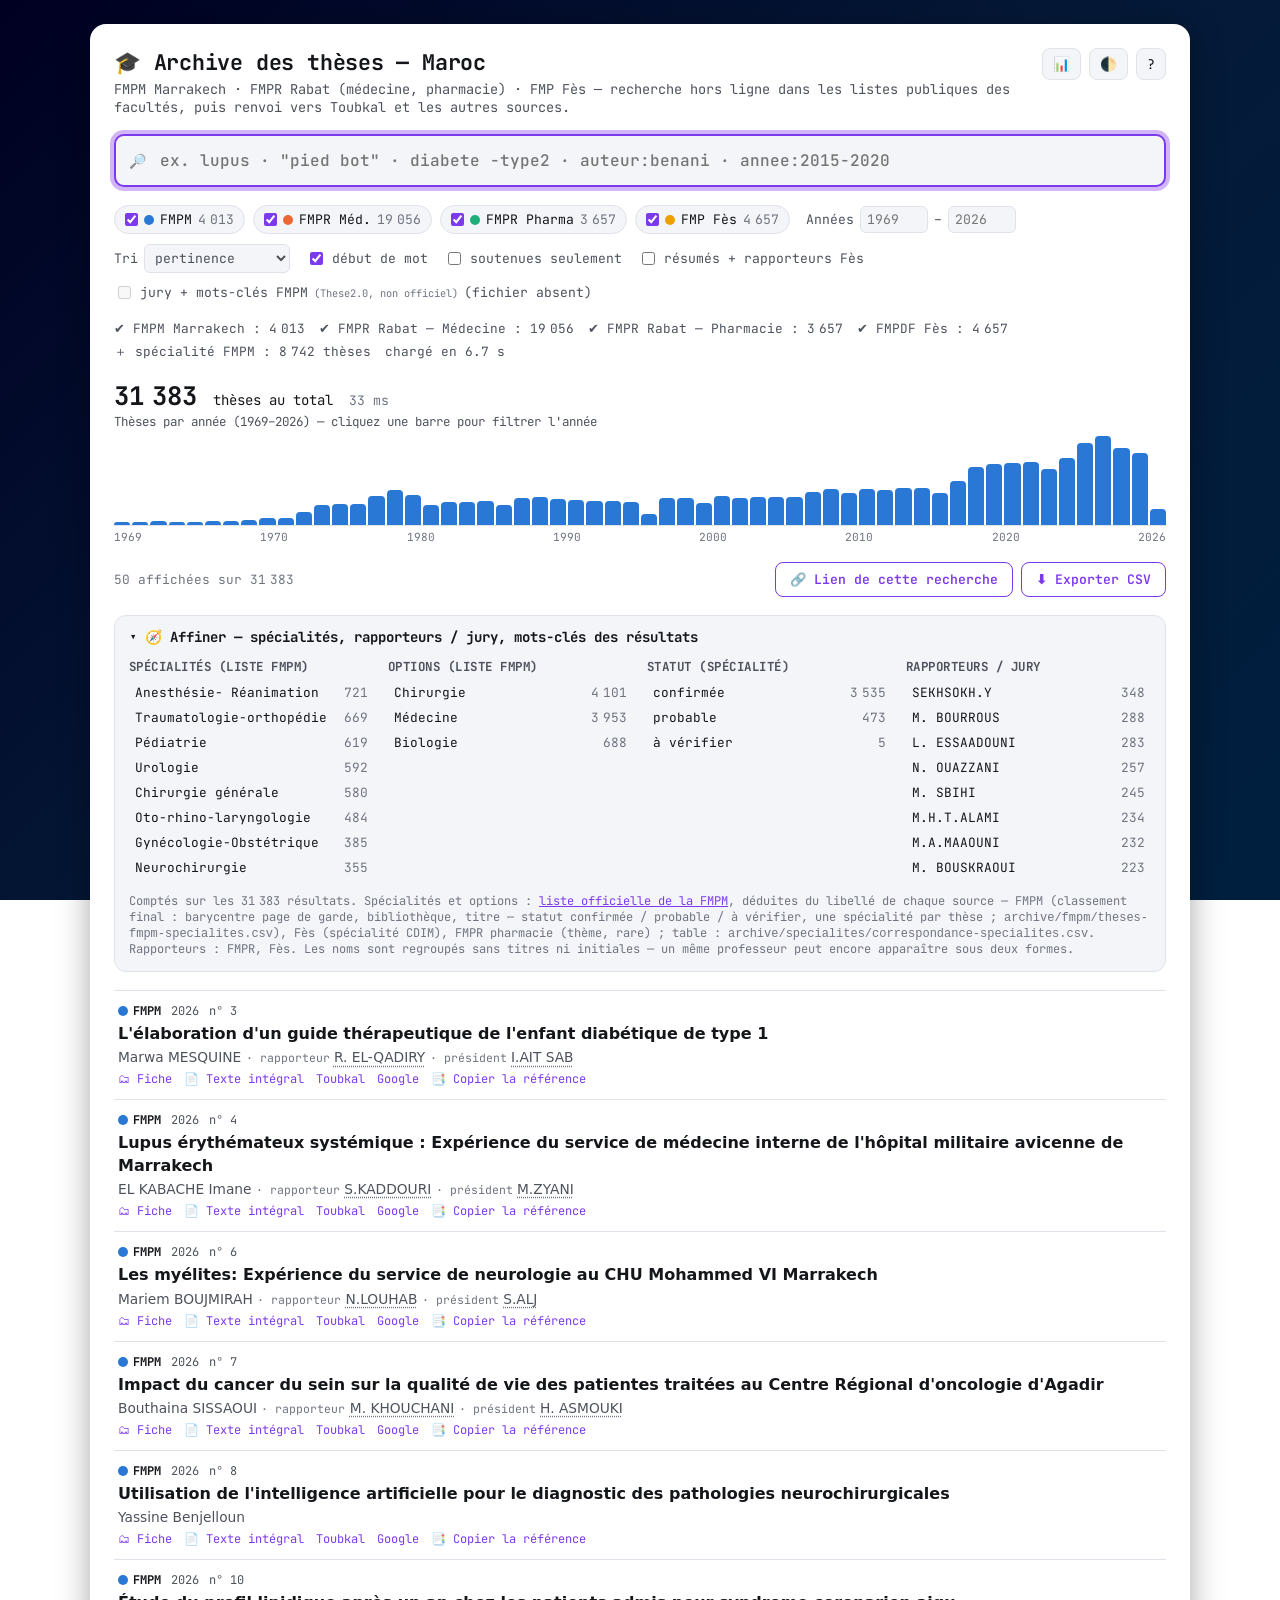
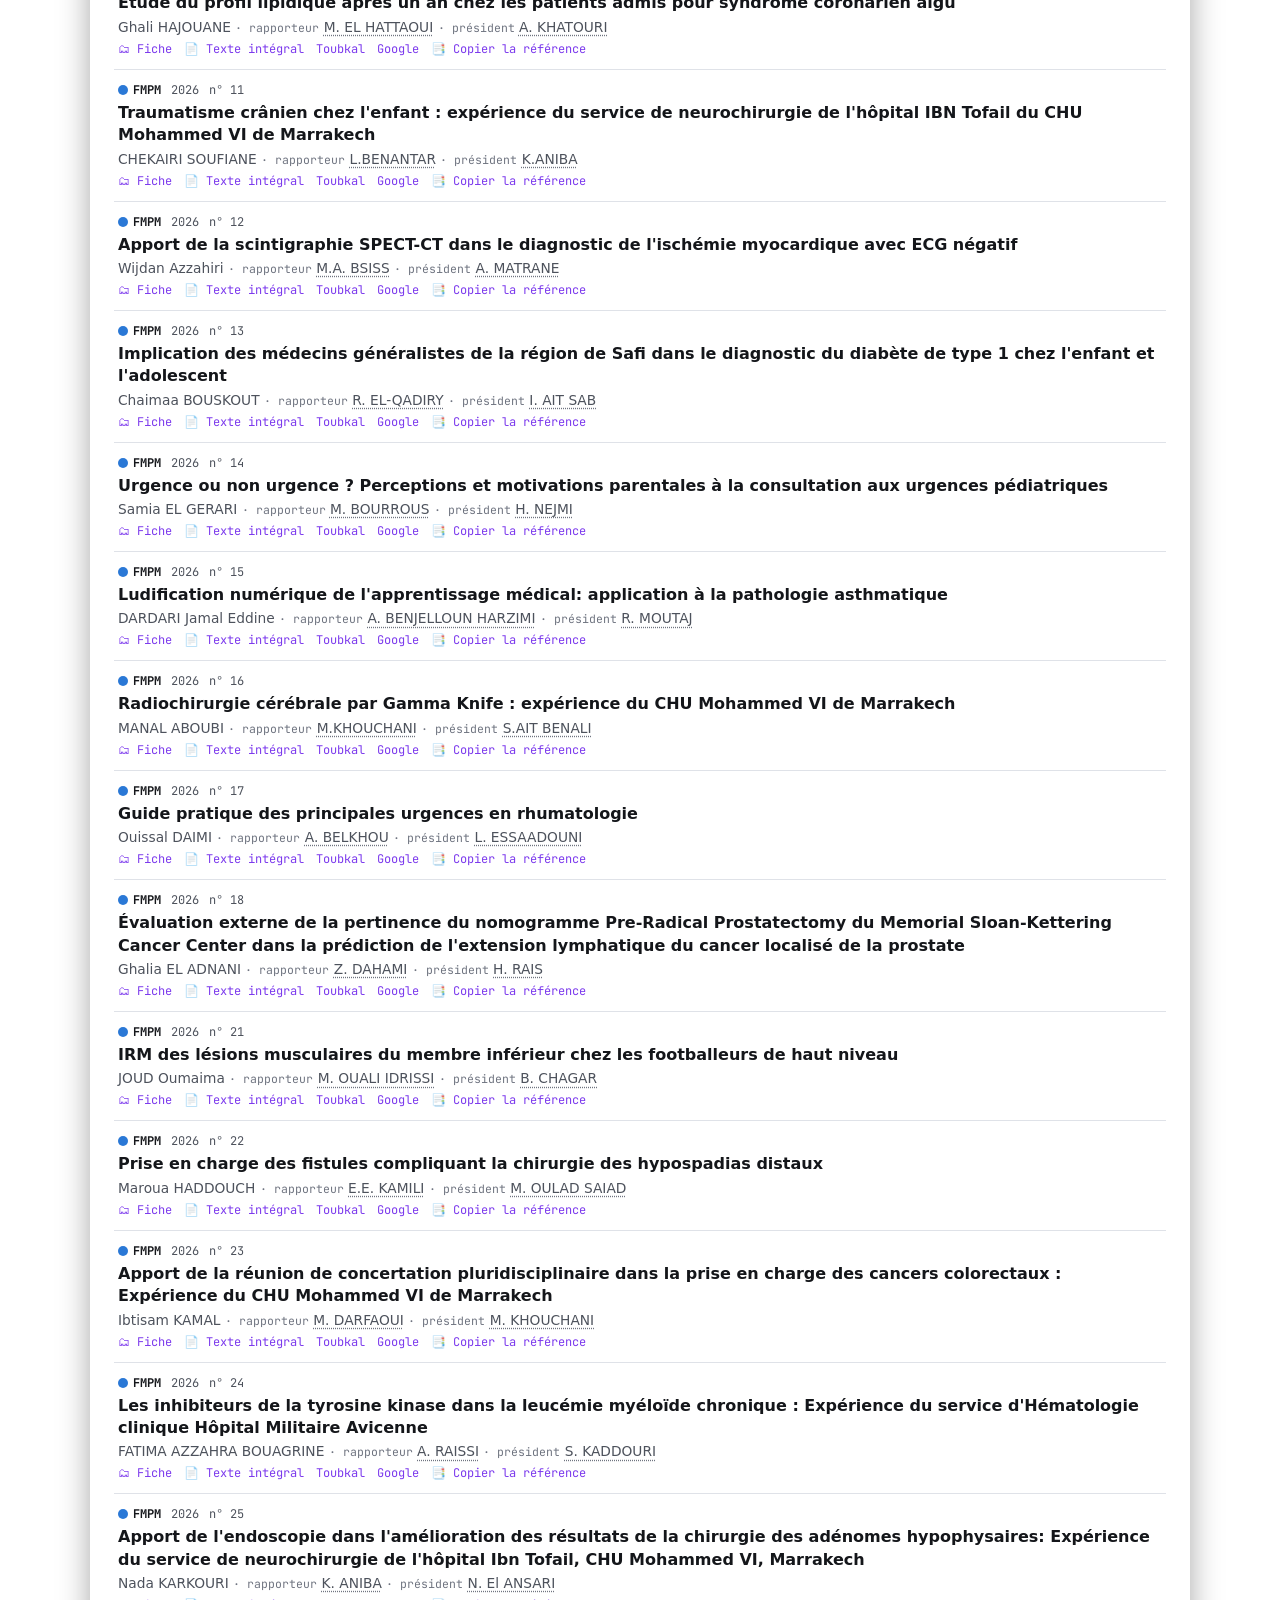
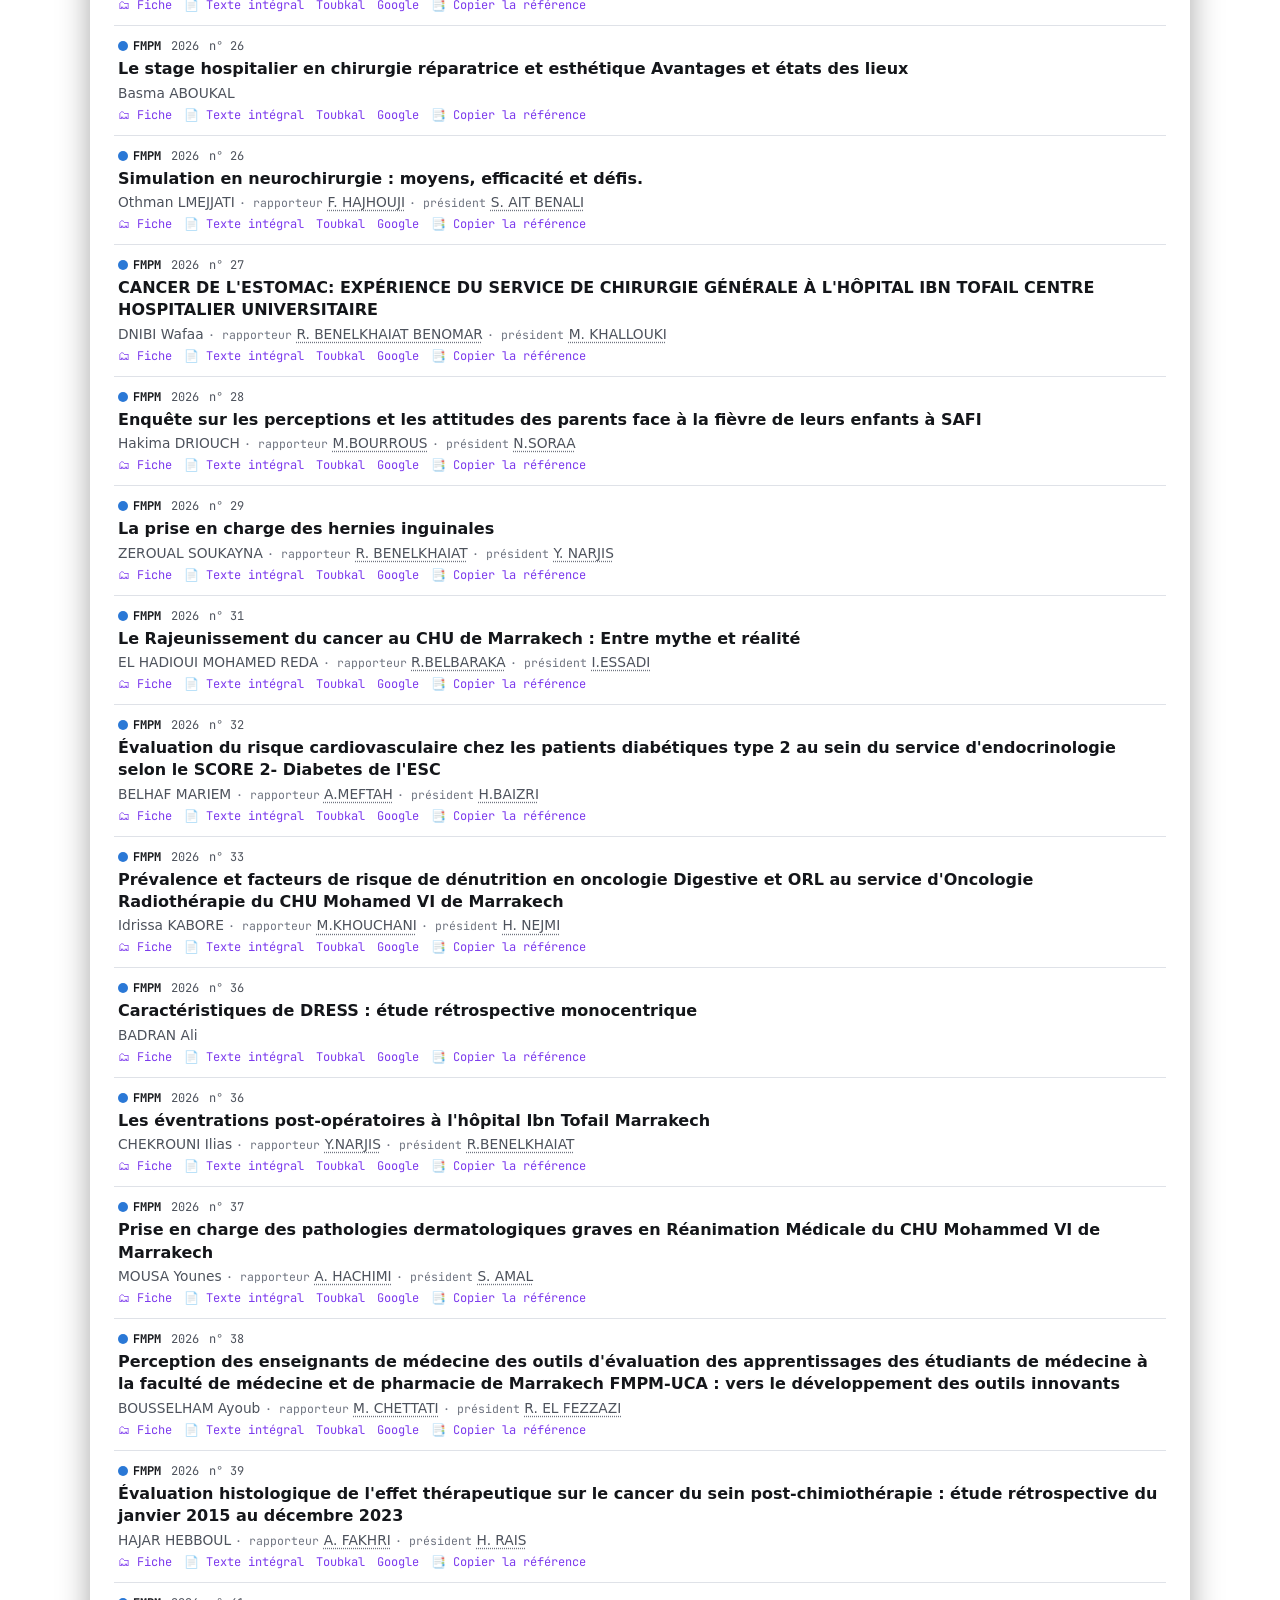
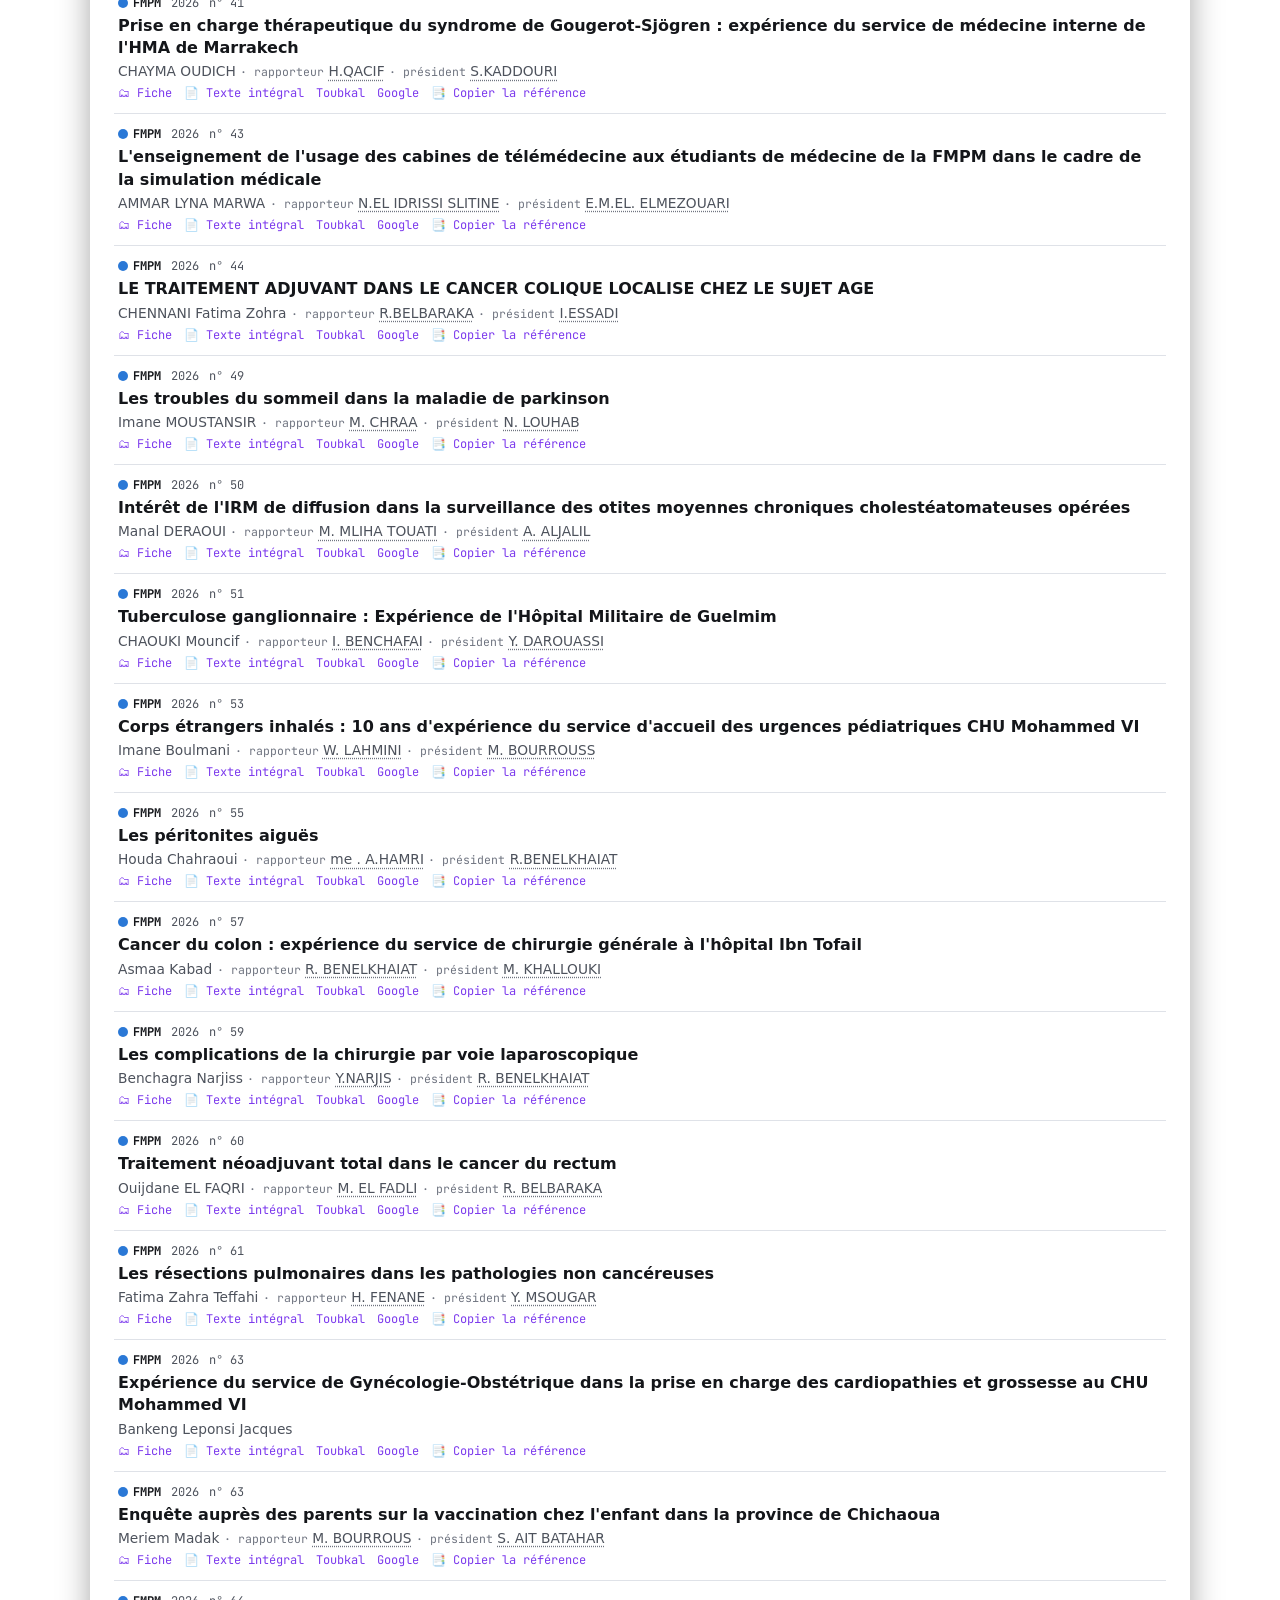
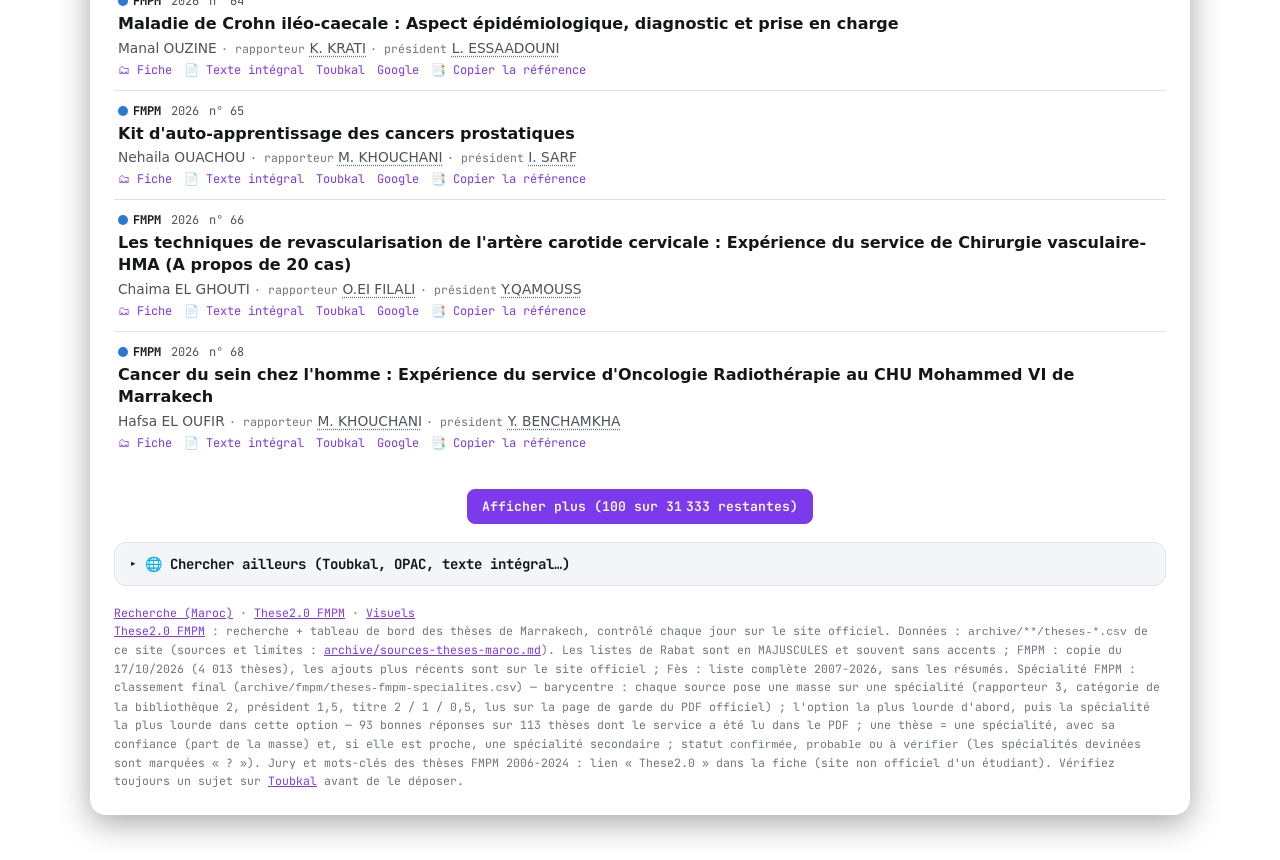
==== commit 811ea7a7: "These2.0 pipeline: daily update with keep-alive, theses sharing a number fixed (from achma-learning/" ====
--- a/index.html
+++ b/index.html
@@ -369,7 +369,7 @@
 
   <footer>
     <nav class="site-links"><a href="https://achma-learning.github.io/theses-maroc/">Recherche (Maroc)</a> · <a href="https://achma-learning.github.io/theses-maroc/these2/">These2.0 FMPM</a> · <a href="https://achma-learning.github.io/theses-maroc/visuals/">Visuels</a></nav>
-    <a href="these2/">These2.0 FMPM</a> : recherche + tableau de bord des thèses de Marrakech, contrôlé chaque semaine sur le site officiel.
+    <a href="these2/">These2.0 FMPM</a> : recherche + tableau de bord des thèses de Marrakech, contrôlé chaque jour sur le site officiel.
     Données : <code>archive/**/theses-*.csv</code> de ce site (sources et limites : <a href="archive/sources-theses-maroc.md">archive/sources-theses-maroc.md</a>).
     Les listes de Rabat sont en MAJUSCULES et souvent sans accents ; FMPM : copie du 17/10/2026 (4 013 thèses), les ajouts plus récents sont sur le site officiel ; Fès : liste complète 2007-2026, sans les résumés.
     Spécialité FMPM : classement final (<code>archive/fmpm/theses-fmpm-specialites.csv</code>) — barycentre : chaque source pose une masse sur une spécialité (rapporteur 3, catégorie de la bibliothèque 2, président 1,5, titre 2 / 1 / 0,5, lus sur la page de garde du PDF officiel) ; l'option la plus lourde d'abord, puis la spécialité la plus lourde dans cette option — 93 bonnes réponses sur 113 thèses dont le service a été lu dans le PDF ; une thèse = une spécialité, avec sa confiance (part de la masse) et, si elle est proche, une spécialité secondaire ; statut <code>confirmée</code>, <code>probable</code> ou <code>à vérifier</code> (les spécialités devinées sont marquées « ? »).
